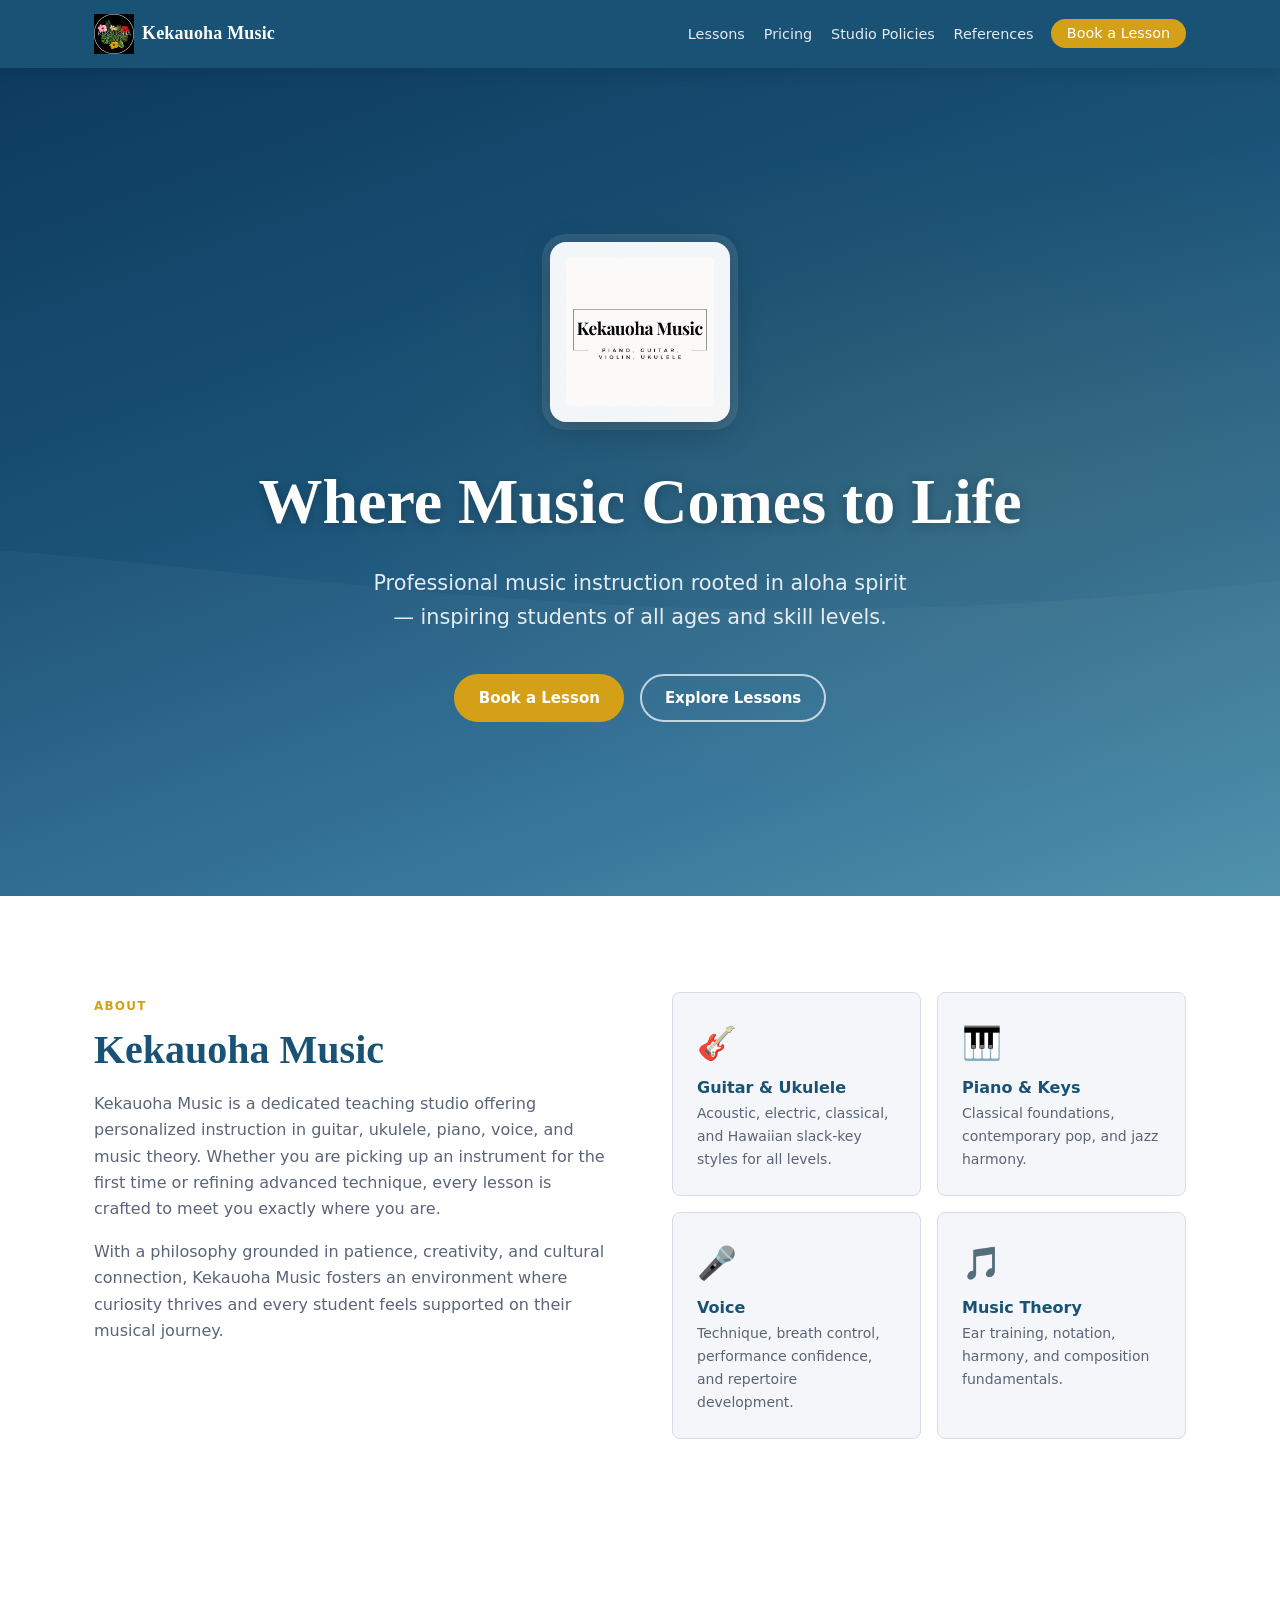
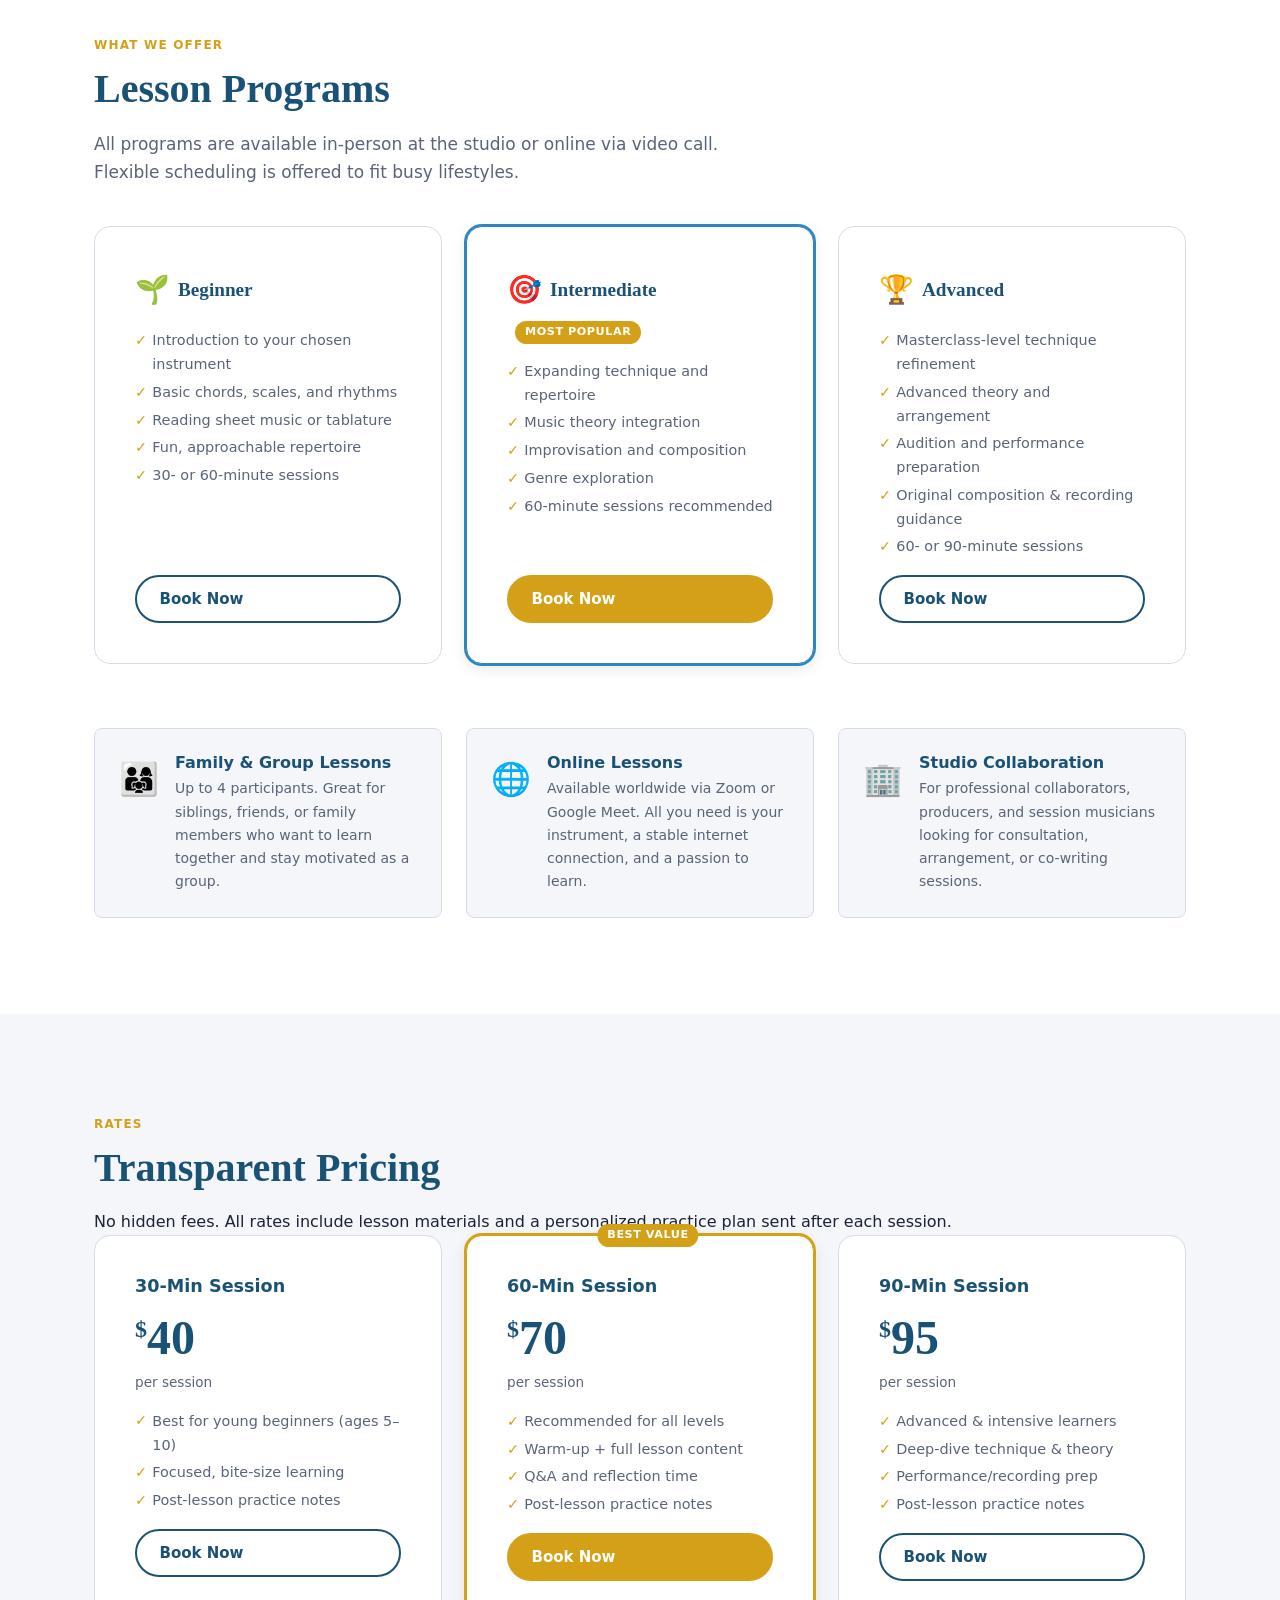
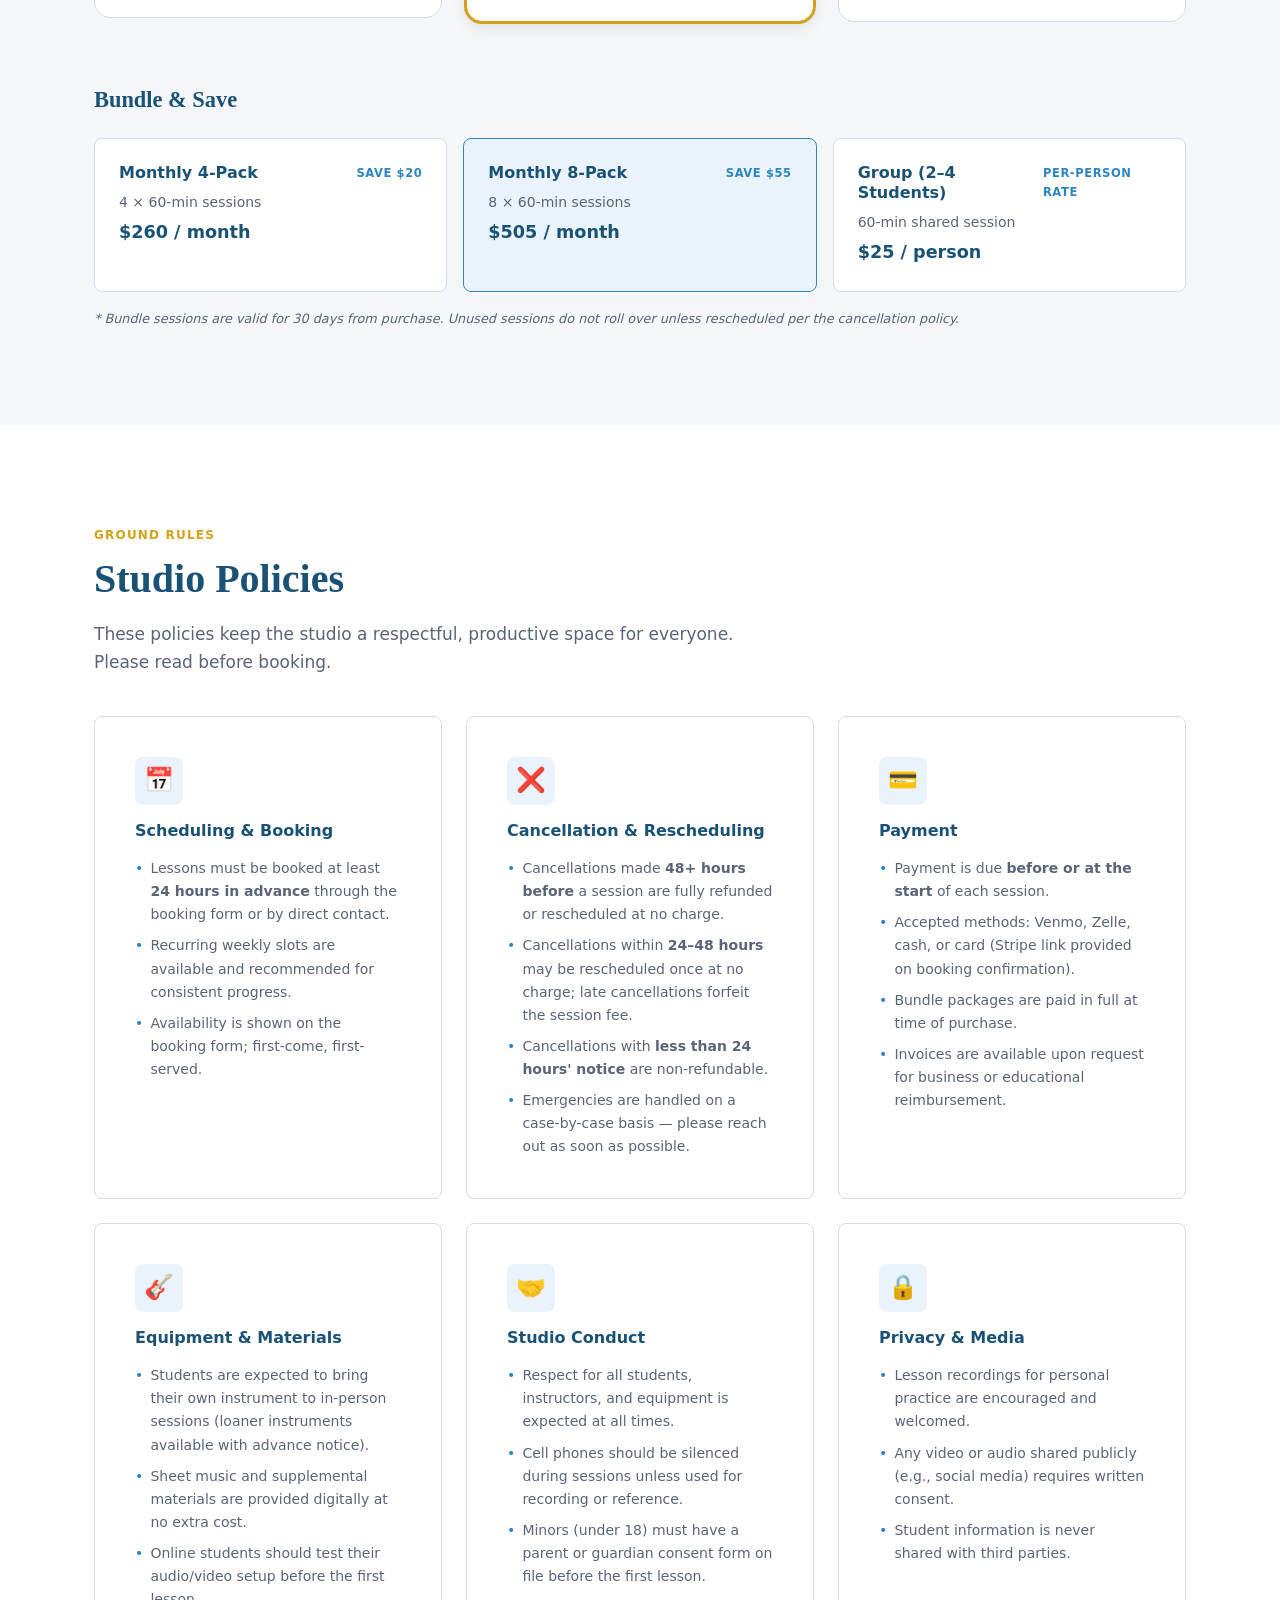
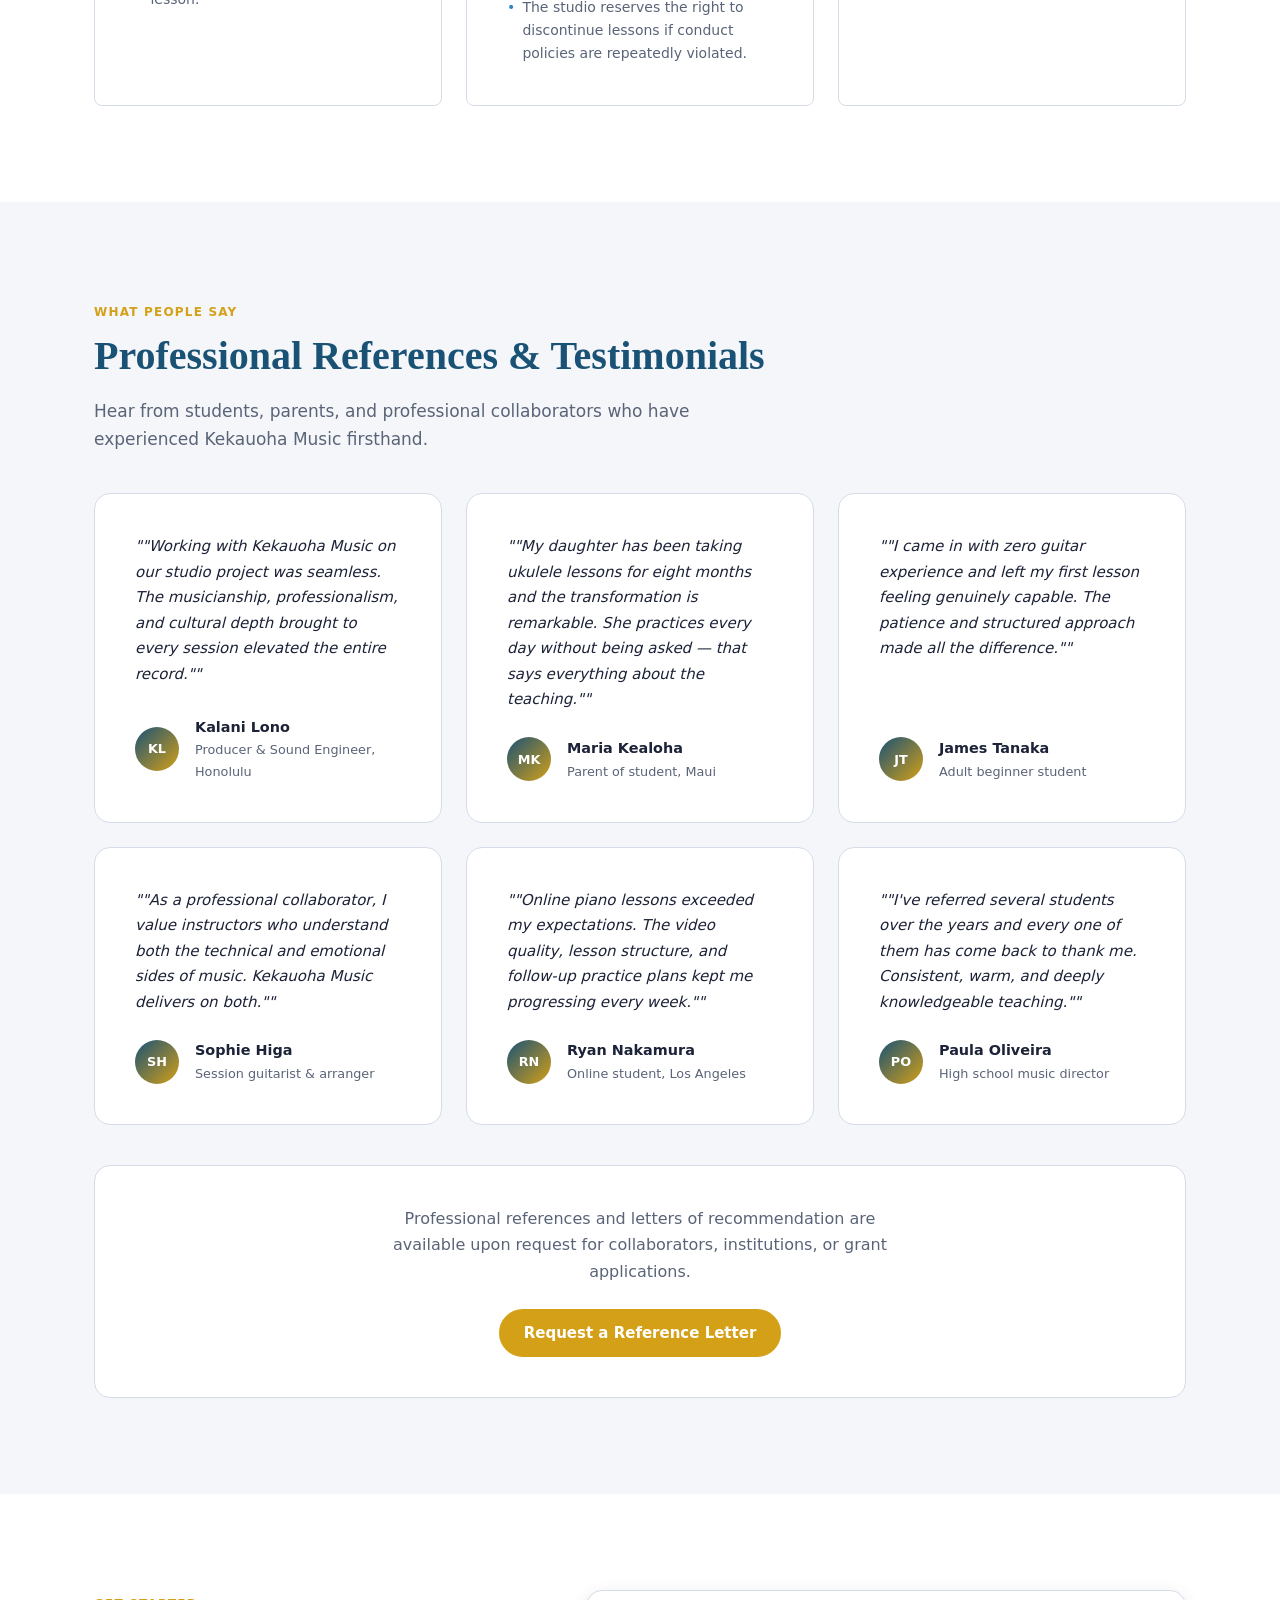
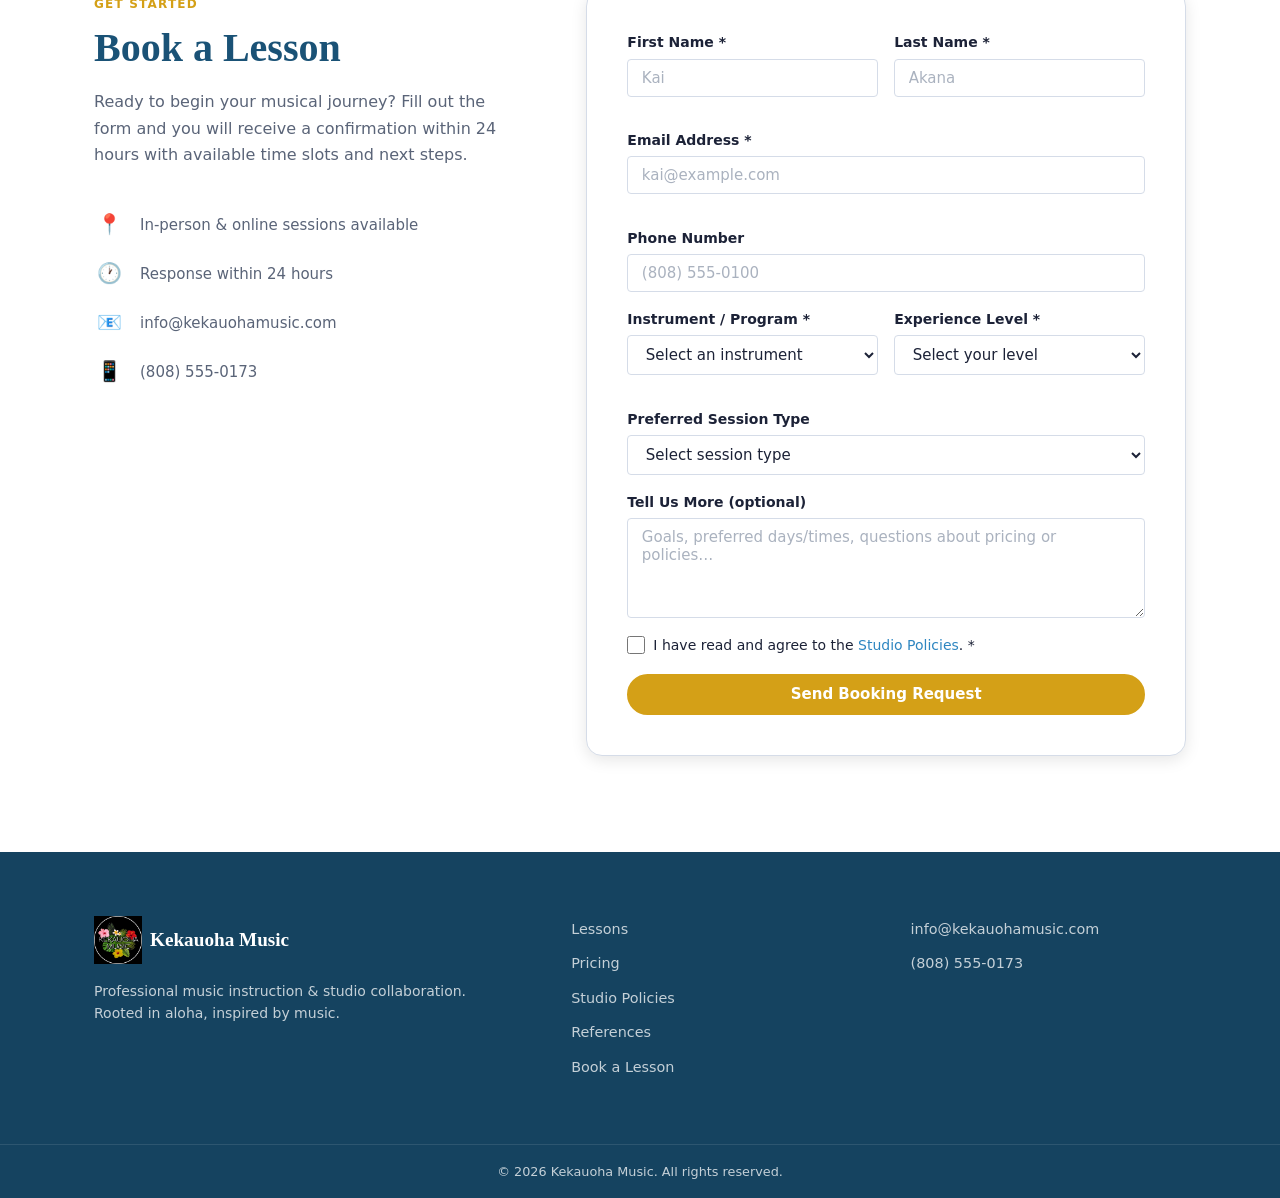
==== index.html @ a14d0c40 "Enhance CSS for hidden elements and smooth scrolling; update session type option label in HTML" ====
<!DOCTYPE html>
<html lang="en">
<head>
  <meta charset="UTF-8" />
  <meta name="viewport" content="width=device-width, initial-scale=1.0" />
  <meta name="description" content="Kekauoha Music — Professional music instruction, lesson bookings, studio policies, pricing, and professional references for prospective students and collaborators." />
  <title>Kekauoha Music</title>
  <meta property="og:title" content="Kekauoha Music" />
  <meta property="og:description" content="Professional music instruction, lesson bookings, studio policies, pricing, and references." />
  <meta property="og:type" content="website" />
  <meta property="og:url" content="https://www.kekauohamusic.com/" />
  <meta name="twitter:card" content="summary_large_image" />
  <meta name="twitter:title" content="Kekauoha Music" />
  <meta name="twitter:description" content="Professional music instruction rooted in aloha spirit." />
  <link rel="icon" type="image/png" href="images/logo%20-%201.png" />
  <link rel="stylesheet" href="css/styles.css" />

  <script>
    window.KM_CONFIG = {
      ga4MeasurementId: ''
    };
  </script>

  <script>
    (function () {
      if (!window.KM_CONFIG || !window.KM_CONFIG.ga4MeasurementId) return;

      var measurementId = window.KM_CONFIG.ga4MeasurementId.trim();
      if (!measurementId) return;

      var gaScript = document.createElement('script');
      gaScript.async = true;
      gaScript.src = 'https://www.googletagmanager.com/gtag/js?id=' + encodeURIComponent(measurementId);
      document.head.appendChild(gaScript);

      window.dataLayer = window.dataLayer || [];
      window.gtag = function () { dataLayer.push(arguments); };
      window.gtag('js', new Date());
      window.gtag('config', measurementId);
    }());
  </script>
</head>
<body>

  <!-- ===== NAVIGATION ===== -->
  <header class="site-header" id="top">
    <div class="container nav-container">
      <a href="#top" class="logo" aria-label="Kekauoha Music home">
        <img src="images/logo%20-%201.png" alt="Kekauoha Music logo" class="logo-img" width="40" height="40" />
        <span class="logo-text">Kekauoha Music</span>
      </a>
      <button class="nav-toggle" id="navToggle" aria-label="Toggle navigation" aria-expanded="false" aria-controls="navMenu">
        <span class="hamburger"></span>
      </button>
      <nav class="main-nav" id="navMenu" role="navigation" aria-label="Main navigation">
        <ul class="nav-list">
          <li><a href="#lessons" class="nav-link">Lessons</a></li>
          <li><a href="#pricing" class="nav-link">Pricing</a></li>
          <li><a href="#policies" class="nav-link">Studio Policies</a></li>
          <li><a href="#references" class="nav-link">References</a></li>
          <li><a href="#booking" class="nav-link nav-cta">Book a Lesson</a></li>
        </ul>
      </nav>
    </div>
  </header>

  <main>

    <!-- ===== HERO ===== -->
    <section class="hero" aria-label="Welcome">
      <div class="hero-overlay"></div>
      <div class="container hero-content">
        <div class="hero-logo-wrap">
          <img src="images/logo%20-%202.png" alt="Kekauoha Music" class="hero-logo" width="200" height="200" />
        </div>
        <h1 class="hero-title">Where Music Comes to Life</h1>
        <p class="hero-subtitle">Professional music instruction rooted in aloha spirit — inspiring students of all ages and skill levels.</p>
        <div class="hero-actions">
          <a href="#booking" class="btn btn-primary">Book a Lesson</a>
          <a href="#lessons" class="btn btn-secondary">Explore Lessons</a>
        </div>
      </div>
    </section>

    <!-- ===== ABOUT ===== -->
    <section class="about section" id="about">
      <div class="container about-grid">
        <div class="about-text">
          <span class="section-tag">About</span>
          <h2 class="section-title">Kekauoha Music</h2>
          <p>Kekauoha Music is a dedicated teaching studio offering personalized instruction in guitar, ukulele, piano, voice, and music theory. Whether you are picking up an instrument for the first time or refining advanced technique, every lesson is crafted to meet you exactly where you are.</p>
          <p>With a philosophy grounded in patience, creativity, and cultural connection, Kekauoha Music fosters an environment where curiosity thrives and every student feels supported on their musical journey.</p>
        </div>
        <div class="about-highlights">
          <div class="highlight-card">
            <span class="highlight-icon">🎸</span>
            <h3>Guitar &amp; Ukulele</h3>
            <p>Acoustic, electric, classical, and Hawaiian slack-key styles for all levels.</p>
          </div>
          <div class="highlight-card">
            <span class="highlight-icon">🎹</span>
            <h3>Piano &amp; Keys</h3>
            <p>Classical foundations, contemporary pop, and jazz harmony.</p>
          </div>
          <div class="highlight-card">
            <span class="highlight-icon">🎤</span>
            <h3>Voice</h3>
            <p>Technique, breath control, performance confidence, and repertoire development.</p>
          </div>
          <div class="highlight-card">
            <span class="highlight-icon">🎵</span>
            <h3>Music Theory</h3>
            <p>Ear training, notation, harmony, and composition fundamentals.</p>
          </div>
        </div>
      </div>
    </section>

    <!-- ===== LESSONS ===== -->
    <section class="lessons section" id="lessons">
      <div class="container">
        <span class="section-tag">What We Offer</span>
        <h2 class="section-title">Lesson Programs</h2>
        <p class="section-intro">All programs are available in-person at the studio or online via video call. Flexible scheduling is offered to fit busy lifestyles.</p>
        <div class="lessons-grid">
          <div class="lesson-card">
            <div class="lesson-card-header">
              <span class="lesson-icon">🌱</span>
              <h3>Beginner</h3>
            </div>
            <ul class="lesson-features">
              <li>Introduction to your chosen instrument</li>
              <li>Basic chords, scales, and rhythms</li>
              <li>Reading sheet music or tablature</li>
              <li>Fun, approachable repertoire</li>
              <li>30- or 60-minute sessions</li>
            </ul>
            <a href="#booking" class="btn btn-outline">Book Now</a>
          </div>
          <div class="lesson-card lesson-card--featured">
            <div class="lesson-card-header">
              <span class="lesson-icon">🎯</span>
              <h3>Intermediate</h3>
              <span class="badge">Most Popular</span>
            </div>
            <ul class="lesson-features">
              <li>Expanding technique and repertoire</li>
              <li>Music theory integration</li>
              <li>Improvisation and composition</li>
              <li>Genre exploration</li>
              <li>60-minute sessions recommended</li>
            </ul>
            <a href="#booking" class="btn btn-primary">Book Now</a>
          </div>
          <div class="lesson-card">
            <div class="lesson-card-header">
              <span class="lesson-icon">🏆</span>
              <h3>Advanced</h3>
            </div>
            <ul class="lesson-features">
              <li>Masterclass-level technique refinement</li>
              <li>Advanced theory and arrangement</li>
              <li>Audition and performance preparation</li>
              <li>Original composition &amp; recording guidance</li>
              <li>60- or 90-minute sessions</li>
            </ul>
            <a href="#booking" class="btn btn-outline">Book Now</a>
          </div>
        </div>

        <div class="lessons-extras">
          <div class="extra-card">
            <span class="extra-icon">👨‍👩‍👧</span>
            <div>
              <h4>Family &amp; Group Lessons</h4>
              <p>Up to 4 participants. Great for siblings, friends, or family members who want to learn together and stay motivated as a group.</p>
            </div>
          </div>
          <div class="extra-card">
            <span class="extra-icon">🌐</span>
            <div>
              <h4>Online Lessons</h4>
              <p>Available worldwide via Zoom or Google Meet. All you need is your instrument, a stable internet connection, and a passion to learn.</p>
            </div>
          </div>
          <div class="extra-card">
            <span class="extra-icon">🏢</span>
            <div>
              <h4>Studio Collaboration</h4>
              <p>For professional collaborators, producers, and session musicians looking for consultation, arrangement, or co-writing sessions.</p>
            </div>
          </div>
        </div>
      </div>
    </section>

    <!-- ===== PRICING ===== -->
    <section class="pricing section section--alt" id="pricing">
      <div class="container">
        <span class="section-tag">Rates</span>
        <h2 class="section-title">Transparent Pricing</h2>
        <p>No hidden fees. All rates include lesson materials and a personalized practice plan sent after each session.</p>

        <div class="pricing-grid">
          <div class="pricing-card">
            <h3 class="pricing-title">30-Min Session</h3>
            <div class="pricing-amount"><span class="currency">$</span>40</div>
            <p class="pricing-period">per session</p>
            <ul class="pricing-features">
              <li>Best for young beginners (ages 5–10)</li>
              <li>Focused, bite-size learning</li>
              <li>Post-lesson practice notes</li>
            </ul>
            <a href="#booking" class="btn btn-outline">Book Now</a>
          </div>

          <div class="pricing-card pricing-card--featured">
            <span class="badge">Best Value</span>
            <h3 class="pricing-title">60-Min Session</h3>
            <div class="pricing-amount"><span class="currency">$</span>70</div>
            <p class="pricing-period">per session</p>
            <ul class="pricing-features">
              <li>Recommended for all levels</li>
              <li>Warm-up + full lesson content</li>
              <li>Q&amp;A and reflection time</li>
              <li>Post-lesson practice notes</li>
            </ul>
            <a href="#booking" class="btn btn-primary">Book Now</a>
          </div>

          <div class="pricing-card">
            <h3 class="pricing-title">90-Min Session</h3>
            <div class="pricing-amount"><span class="currency">$</span>95</div>
            <p class="pricing-period">per session</p>
            <ul class="pricing-features">
              <li>Advanced &amp; intensive learners</li>
              <li>Deep-dive technique &amp; theory</li>
              <li>Performance/recording prep</li>
              <li>Post-lesson practice notes</li>
            </ul>
            <a href="#booking" class="btn btn-outline">Book Now</a>
          </div>
        </div>

        <div class="pricing-bundles">
          <h3>Bundle &amp; Save</h3>
          <div class="bundles-grid">
            <div class="bundle-card">
              <div class="bundle-header">
                <h4>Monthly 4-Pack</h4>
                <span class="bundle-save">Save $20</span>
              </div>
              <p>4 × 60-min sessions</p>
              <strong class="bundle-price">$260 / month</strong>
            </div>
            <div class="bundle-card bundle-card--featured">
              <div class="bundle-header">
                <h4>Monthly 8-Pack</h4>
                <span class="bundle-save">Save $55</span>
              </div>
              <p>8 × 60-min sessions</p>
              <strong class="bundle-price">$505 / month</strong>
            </div>
            <div class="bundle-card">
              <div class="bundle-header">
                <h4>Group (2–4 Students)</h4>
                <span class="bundle-save">Per-person rate</span>
              </div>
              <p>60-min shared session</p>
              <strong class="bundle-price">$25 / person</strong>
            </div>
          </div>
          <p class="pricing-note">* Bundle sessions are valid for 30 days from purchase. Unused sessions do not roll over unless rescheduled per the cancellation policy.</p>
        </div>
      </div>
    </section>

    <!-- ===== STUDIO POLICIES ===== -->
    <section class="policies section" id="policies">
      <div class="container">
        <span class="section-tag">Ground Rules</span>
        <h2 class="section-title">Studio Policies</h2>
        <p class="section-intro">These policies keep the studio a respectful, productive space for everyone. Please read before booking.</p>

        <div class="policies-grid">
          <div class="policy-card">
            <div class="policy-icon-wrap">
              <span class="policy-icon">📅</span>
            </div>
            <h3>Scheduling &amp; Booking</h3>
            <ul>
              <li>Lessons must be booked at least <strong>24 hours in advance</strong> through the booking form or by direct contact.</li>
              <li>Recurring weekly slots are available and recommended for consistent progress.</li>
              <li>Availability is shown on the booking form; first-come, first-served.</li>
            </ul>
          </div>

          <div class="policy-card">
            <div class="policy-icon-wrap">
              <span class="policy-icon">❌</span>
            </div>
            <h3>Cancellation &amp; Rescheduling</h3>
            <ul>
              <li>Cancellations made <strong>48+ hours before</strong> a session are fully refunded or rescheduled at no charge.</li>
              <li>Cancellations within <strong>24–48 hours</strong> may be rescheduled once at no charge; late cancellations forfeit the session fee.</li>
              <li>Cancellations with <strong>less than 24 hours' notice</strong> are non-refundable.</li>
              <li>Emergencies are handled on a case-by-case basis — please reach out as soon as possible.</li>
            </ul>
          </div>

          <div class="policy-card">
            <div class="policy-icon-wrap">
              <span class="policy-icon">💳</span>
            </div>
            <h3>Payment</h3>
            <ul>
              <li>Payment is due <strong>before or at the start</strong> of each session.</li>
              <li>Accepted methods: Venmo, Zelle, cash, or card (Stripe link provided on booking confirmation).</li>
              <li>Bundle packages are paid in full at time of purchase.</li>
              <li>Invoices are available upon request for business or educational reimbursement.</li>
            </ul>
          </div>

          <div class="policy-card">
            <div class="policy-icon-wrap">
              <span class="policy-icon">🎸</span>
            </div>
            <h3>Equipment &amp; Materials</h3>
            <ul>
              <li>Students are expected to bring their own instrument to in-person sessions (loaner instruments available with advance notice).</li>
              <li>Sheet music and supplemental materials are provided digitally at no extra cost.</li>
              <li>Online students should test their audio/video setup before the first lesson.</li>
            </ul>
          </div>

          <div class="policy-card">
            <div class="policy-icon-wrap">
              <span class="policy-icon">🤝</span>
            </div>
            <h3>Studio Conduct</h3>
            <ul>
              <li>Respect for all students, instructors, and equipment is expected at all times.</li>
              <li>Cell phones should be silenced during sessions unless used for recording or reference.</li>
              <li>Minors (under 18) must have a parent or guardian consent form on file before the first lesson.</li>
              <li>The studio reserves the right to discontinue lessons if conduct policies are repeatedly violated.</li>
            </ul>
          </div>

          <div class="policy-card">
            <div class="policy-icon-wrap">
              <span class="policy-icon">🔒</span>
            </div>
            <h3>Privacy &amp; Media</h3>
            <ul>
              <li>Lesson recordings for personal practice are encouraged and welcomed.</li>
              <li>Any video or audio shared publicly (e.g., social media) requires written consent.</li>
              <li>Student information is never shared with third parties.</li>
            </ul>
          </div>
        </div>
      </div>
    </section>

    <!-- ===== REFERENCES ===== -->
    <section class="references section section--alt" id="references">
      <div class="container">
        <span class="section-tag">What People Say</span>
        <h2 class="section-title">Professional References &amp; Testimonials</h2>
        <p class="section-intro">Hear from students, parents, and professional collaborators who have experienced Kekauoha Music firsthand.</p>

        <div class="testimonials-grid">
          <div class="testimonial-card">
            <div class="testimonial-quote">"Working with Kekauoha Music on our studio project was seamless. The musicianship, professionalism, and cultural depth brought to every session elevated the entire record."</div>
            <div class="testimonial-author">
              <div class="author-avatar">KL</div>
              <div>
                <strong>Kalani Lono</strong>
                <span>Producer &amp; Sound Engineer, Honolulu</span>
              </div>
            </div>
          </div>

          <div class="testimonial-card">
            <div class="testimonial-quote">"My daughter has been taking ukulele lessons for eight months and the transformation is remarkable. She practices every day without being asked — that says everything about the teaching."</div>
            <div class="testimonial-author">
              <div class="author-avatar">MK</div>
              <div>
                <strong>Maria Kealoha</strong>
                <span>Parent of student, Maui</span>
              </div>
            </div>
          </div>

          <div class="testimonial-card">
            <div class="testimonial-quote">"I came in with zero guitar experience and left my first lesson feeling genuinely capable. The patience and structured approach made all the difference."</div>
            <div class="testimonial-author">
              <div class="author-avatar">JT</div>
              <div>
                <strong>James Tanaka</strong>
                <span>Adult beginner student</span>
              </div>
            </div>
          </div>

          <div class="testimonial-card">
            <div class="testimonial-quote">"As a professional collaborator, I value instructors who understand both the technical and emotional sides of music. Kekauoha Music delivers on both."</div>
            <div class="testimonial-author">
              <div class="author-avatar">SH</div>
              <div>
                <strong>Sophie Higa</strong>
                <span>Session guitarist &amp; arranger</span>
              </div>
            </div>
          </div>

          <div class="testimonial-card">
            <div class="testimonial-quote">"Online piano lessons exceeded my expectations. The video quality, lesson structure, and follow-up practice plans kept me progressing every week."</div>
            <div class="testimonial-author">
              <div class="author-avatar">RN</div>
              <div>
                <strong>Ryan Nakamura</strong>
                <span>Online student, Los Angeles</span>
              </div>
            </div>
          </div>

          <div class="testimonial-card">
            <div class="testimonial-quote">"I've referred several students over the years and every one of them has come back to thank me. Consistent, warm, and deeply knowledgeable teaching."</div>
            <div class="testimonial-author">
              <div class="author-avatar">PO</div>
              <div>
                <strong>Paula Oliveira</strong>
                <span>High school music director</span>
              </div>
            </div>
          </div>
        </div>

        <div class="references-cta">
          <p>Professional references and letters of recommendation are available upon request for collaborators, institutions, or grant applications.</p>
          <a href="#booking" class="btn btn-primary">Request a Reference Letter</a>
        </div>
      </div>
    </section>

    <!-- ===== BOOKING ===== -->
    <section class="booking section" id="booking">
      <div class="container booking-layout">
        <div class="booking-info">
          <span class="section-tag">Get Started</span>
          <h2 class="section-title">Book a Lesson</h2>
          <p>Ready to begin your musical journey? Fill out the form and you will receive a confirmation within 24 hours with available time slots and next steps.</p>
          <ul class="booking-details">
            <li>
              <span class="detail-icon">📍</span>
              <span>In-person &amp; online sessions available</span>
            </li>
            <li>
              <span class="detail-icon">🕐</span>
              <span>Response within 24 hours</span>
            </li>
            <li>
              <span class="detail-icon">📧</span>
              <span>info@kekauohamusic.com</span>
            </li>
            <li>
              <span class="detail-icon">📱</span>
              <span>(808) 555-0173</span>
            </li>
          </ul>
        </div>

        <form class="booking-form" id="bookingForm" name="booking-request" method="POST" data-netlify="true" data-netlify-honeypot="bot-field" novalidate>
          <input type="hidden" name="form-name" value="booking-request" />
          <input type="hidden" name="_km_started_at" id="kmStartedAt" value="" />

          <div class="form-group" hidden aria-hidden="true">
            <label for="botField">Website</label>
            <input type="text" id="botField" name="bot-field" tabindex="-1" autocomplete="off" />
          </div>

          <div class="form-row">
            <div class="form-group">
              <label for="firstName">First Name <span aria-hidden="true">*</span></label>
              <input type="text" id="firstName" name="firstName" autocomplete="given-name" required placeholder="Kai" />
              <span class="field-error" id="firstNameError" role="alert"></span>
            </div>
            <div class="form-group">
              <label for="lastName">Last Name <span aria-hidden="true">*</span></label>
              <input type="text" id="lastName" name="lastName" autocomplete="family-name" required placeholder="Akana" />
              <span class="field-error" id="lastNameError" role="alert"></span>
            </div>
          </div>

          <div class="form-group">
            <label for="email">Email Address <span aria-hidden="true">*</span></label>
            <input type="email" id="email" name="email" autocomplete="email" required placeholder="kai@example.com" />
            <span class="field-error" id="emailError" role="alert"></span>
          </div>

          <div class="form-group">
            <label for="phone">Phone Number</label>
            <input type="tel" id="phone" name="phone" autocomplete="tel" placeholder="(808) 555-0100" />
          </div>

          <div class="form-row">
            <div class="form-group">
              <label for="instrument">Instrument / Program <span aria-hidden="true">*</span></label>
              <select id="instrument" name="instrument" required>
                <option value="" disabled selected>Select an instrument</option>
                <option value="guitar">Guitar</option>
                <option value="ukulele">Ukulele</option>
                <option value="piano">Piano / Keys</option>
                <option value="voice">Voice / Singing</option>
                <option value="theory">Music Theory</option>
                <option value="collaboration">Studio Collaboration</option>
                <option value="other">Other</option>
              </select>
              <span class="field-error" id="instrumentError" role="alert"></span>
            </div>
            <div class="form-group">
              <label for="level">Experience Level <span aria-hidden="true">*</span></label>
              <select id="level" name="level" required>
                <option value="" disabled selected>Select your level</option>
                <option value="beginner">Beginner — just starting out</option>
                <option value="intermediate">Intermediate — some experience</option>
                <option value="advanced">Advanced — seeking refinement</option>
              </select>
              <span class="field-error" id="levelError" role="alert"></span>
            </div>
          </div>

          <div class="form-group">
            <label for="sessionType">Preferred Session Type</label>
            <select id="sessionType" name="sessionType">
              <option value="" disabled selected>Select session type</option>
              <option value="in-person">In-Person</option>
              <option value="online">Online (Zoom / Meet)</option>
              <option value="flexible">Either — I'm flexible</option>
            </select>
          </div>

          <div class="form-group">
            <label for="message">Tell Us More (optional)</label>
            <textarea id="message" name="message" rows="4" placeholder="Goals, preferred days/times, questions about pricing or policies…"></textarea>
          </div>

          <div class="form-group form-group--checkbox">
            <input type="checkbox" id="agreeToPolicy" name="policies" required />
            <label for="agreeToPolicy">I have read and agree to the <a href="#policies">Studio Policies</a>. <span aria-hidden="true">*</span></label>
            <span class="field-error" id="policiesError" role="alert"></span>
          </div>

          <button type="submit" class="btn btn-primary btn--full" id="submitBtn">
            <span class="btn-text">Send Booking Request</span>
            <span class="btn-spinner" aria-hidden="true" hidden></span>
          </button>

          <div class="form-success" id="formSuccess" hidden role="status" aria-live="polite">
            <span class="success-icon">✅</span>
            <strong>Request received!</strong> Thank you — we'll be in touch within 24 hours to confirm your session.
          </div>
          <div class="form-error-msg" id="formErrorMsg" hidden role="alert" aria-live="assertive">
            Something went wrong. Please try again or email us directly at info@kekauohamusic.com.
          </div>
        </form>
      </div>
    </section>

    <form name="booking-updates" data-netlify="true" hidden>
      <input type="text" name="submissionId" />
      <input type="text" name="status" />
      <input type="text" name="notes" />
      <input type="text" name="updatedBy" />
      <input type="text" name="updatedAt" />
    </form>

  </main>

  <!-- ===== FOOTER ===== -->
  <footer class="site-footer">
    <div class="container footer-inner">
      <div class="footer-brand">
        <a href="#top" class="footer-logo-wrap" aria-label="Back to top">
          <img src="images/logo%20-%201.png" alt="Kekauoha Music" class="footer-logo-img" width="48" height="48" />
          <span class="footer-logo-text">Kekauoha Music</span>
        </a>
        <p>Professional music instruction &amp; studio collaboration.<br />Rooted in aloha, inspired by music.</p>
      </div>
      <nav class="footer-nav" aria-label="Footer navigation">
        <ul>
          <li><a href="#lessons">Lessons</a></li>
          <li><a href="#pricing">Pricing</a></li>
          <li><a href="#policies">Studio Policies</a></li>
          <li><a href="#references">References</a></li>
          <li><a href="#booking">Book a Lesson</a></li>
        </ul>
      </nav>
      <div class="footer-contact">
        <p><a href="mailto:info@kekauohamusic.com">info@kekauohamusic.com</a></p>
        <p><a href="tel:+18085550173">(808) 555-0173</a></p>
      </div>
    </div>
    <div class="footer-bottom">
      <p>&copy; <span id="year"></span> Kekauoha Music. All rights reserved.</p>
    </div>
  </footer>

  <script src="js/main.js"></script>
</body>
</html>
---- css/styles.css ----
/* =====================================================
   Kekauoha Music — Stylesheet
   ===================================================== */

/* ----- Smooth Scrolling ----- */
html {
  scroll-behavior: smooth;
}

/* ----- CSS Custom Properties ----- */
:root {
  /* Brand colours — deep ocean + golden sunrise */
  --color-primary:       #1a5276;   /* deep teal/navy */
  --color-primary-dark:  #154360;
  --color-primary-light: #2e86c1;
  --color-accent:        #d4a017;   /* warm gold */
  --color-accent-hover:  #b8860b;

  /* Neutrals */
  --color-bg:            #ffffff;
  --color-bg-alt:        #f4f6f9;
  --color-surface:       #ffffff;
  --color-border:        #d5dce8;
  --color-text:          #1c2237;
  --color-text-muted:    #5a6478;
  --color-text-light:    #ffffff;

  /* Feedback */
  --color-error:         #c0392b;
  --color-success:       #1e8449;

  /* Typography */
  --font-heading: 'Georgia', 'Times New Roman', serif;
  --font-body:    system-ui, -apple-system, 'Segoe UI', Roboto, sans-serif;

  /* Spacing */
  --space-xs:   0.25rem;
  --space-sm:   0.5rem;
  --space-md:   1rem;
  --space-lg:   1.5rem;
  --space-xl:   2.5rem;
  --space-2xl:  4rem;
  --space-3xl:  6rem;

  /* Layout */
  --max-width:   1140px;
  --header-h:    68px;
  --radius-sm:   4px;
  --radius-md:   8px;
  --radius-lg:   16px;
  --radius-pill: 999px;

  /* Shadows */
  --shadow-sm: 0 1px 4px rgba(0,0,0,0.08);
  --shadow-md: 0 4px 16px rgba(0,0,0,0.10);
  --shadow-lg: 0 8px 32px rgba(0,0,0,0.14);

  /* Transitions */
  --transition: 0.2s ease;
  
  /* Animations */
  --animation-duration: 0.6s;
  --animation-delay-increment: 0.1s;
}

/* ----- Reset & Base ----- */
*, *::before, *::after { box-sizing: border-box; margin: 0; padding: 0; }

[hidden] {
  display: none !important;
}

html {
  scroll-behavior: smooth;
  scroll-padding-top: calc(var(--header-h) + 16px);
}

#top {
  scroll-margin-top: calc(-1 * (var(--header-h) + 16px));
}

body {
  font-family: var(--font-body);
  font-size: 1rem;
  line-height: 1.65;
  color: var(--color-text);
  background: var(--color-bg);
  -webkit-font-smoothing: antialiased;
  overflow-x: hidden;
}

img { max-width: 100%; display: block; }

a {
  color: var(--color-primary-light);
  text-decoration: none;
  transition: color var(--transition);
}
a:hover, a:focus-visible { color: var(--color-accent); text-decoration: underline; }

ul { list-style: none; }

h1, h2, h3, h4 {
  font-family: var(--font-heading);
  line-height: 1.25;
  color: var(--color-text);
}

/* ----- Utility ----- */
.container {
  width: 100%;
  max-width: var(--max-width);
  margin: 0 auto;
  padding: 0 var(--space-lg);
}

.section {
  padding: var(--space-3xl) 0;
  opacity: 0;
  animation: fadeInUp var(--animation-duration) ease forwards;
}

.section:nth-child(even) {
  animation-delay: 0.1s;
}

.section--alt {
  background: var(--color-bg-alt);
}

.section-tag {
  display: inline-block;
  font-size: 0.75rem;
  font-weight: 700;
  letter-spacing: 0.1em;
  text-transform: uppercase;
  color: var(--color-accent);
  margin-bottom: var(--space-sm);
}

.section-title {
  font-size: clamp(1.75rem, 3.5vw, 2.5rem);
  margin-bottom: var(--space-md);
  color: var(--color-primary);
}

.section-intro {
  font-size: 1.0625rem;
  color: var(--color-text-muted);
  max-width: 640px;
  margin-bottom: var(--space-xl);
}

.badge {
  display: inline-block;
  background: var(--color-accent);
  color: #fff;
  font-size: 0.7rem;
  font-weight: 700;
  letter-spacing: 0.05em;
  text-transform: uppercase;
  padding: 2px 10px;
  border-radius: var(--radius-pill);
  margin-left: var(--space-sm);
  vertical-align: middle;
}

/* ----- Buttons ----- */
.btn {
  display: inline-flex;
  align-items: center;
  gap: var(--space-sm);
  font-family: var(--font-body);
  font-size: 0.9375rem;
  font-weight: 600;
  padding: 0.65em 1.5em;
  border-radius: var(--radius-pill);
  border: 2px solid transparent;
  cursor: pointer;
  transition: background var(--transition), color var(--transition), border-color var(--transition), box-shadow var(--transition), transform var(--transition);
  text-decoration: none !important;
  white-space: nowrap;
  position: relative;
  overflow: hidden;
}

.btn::before {
  content: '';
  position: absolute;
  top: 50%;
  left: 50%;
  width: 0;
  height: 0;
  border-radius: 50%;
  background: rgba(255,255,255,0.2);
  transform: translate(-50%, -50%);
  transition: width 0.6s, height 0.6s;
}

.btn:hover::before {
  width: 300px;
  height: 300px;
}

.btn:active {
  transform: scale(0.96);
}

.btn-primary {
  background: var(--color-accent);
  color: #fff;
  border-color: var(--color-accent);
}
.btn-primary:hover, .btn-primary:focus-visible {
  background: var(--color-accent-hover);
  border-color: var(--color-accent-hover);
  color: #fff;
  box-shadow: 0 4px 14px rgba(212,160,23,0.35);
  transform: translateY(-2px);
}

.btn-secondary {
  background: transparent;
  color: #fff;
  border-color: rgba(255,255,255,0.7);
}
.btn-secondary:hover, .btn-secondary:focus-visible {
  background: rgba(255,255,255,0.15);
  border-color: #fff;
  color: #fff;
}

.btn-outline {
  background: transparent;
  color: var(--color-primary);
  border-color: var(--color-primary);
}
.btn-outline:hover, .btn-outline:focus-visible {
  background: var(--color-primary);
  color: #fff;
}

.btn--full { width: 100%; justify-content: center; }

/* Focus styles */
:focus-visible {
  outline: 3px solid var(--color-accent);
  outline-offset: 2px;
  border-radius: var(--radius-sm);
}

/* =====================================================
   HEADER / NAVIGATION
   ===================================================== */
.site-header {
  position: sticky;
  top: 0;
  z-index: 1000;
  height: var(--header-h);
  background: var(--color-primary);
  box-shadow: var(--shadow-md);
}

.nav-container {
  display: flex;
  align-items: center;
  height: var(--header-h);
  gap: var(--space-lg);
}

.logo {
  display: flex;
  align-items: center;
  gap: var(--space-sm);
  text-decoration: none !important;
  color: #fff;
  flex-shrink: 0;
}
.logo-img {
  width: 40px;
  height: 40px;
  object-fit: contain;
  transition: transform var(--transition), filter var(--transition);
}
.logo:hover .logo-img {
  transform: rotate(5deg) scale(1.05);
  filter: drop-shadow(0 4px 8px rgba(212,160,23,0.3));
}
.logo-icon  { font-size: 1.5rem; line-height: 1; }
.logo-text  { font-family: var(--font-heading); font-size: 1.125rem; font-weight: 700; letter-spacing: 0.01em; }
.logo:hover { color: var(--color-accent); }

.main-nav { margin-left: auto; }

.nav-list {
  display: flex;
  align-items: center;
  gap: var(--space-md);
}

.nav-link {
  font-size: 0.9rem;
  font-weight: 500;
  color: rgba(255,255,255,0.88);
  text-decoration: none !important;
  padding: 0.25em 0.1em;
  border-bottom: 2px solid transparent;
  transition: color var(--transition), border-color var(--transition);
}
.nav-link:hover, .nav-link:focus-visible { color: #fff; border-bottom-color: var(--color-accent); }

.nav-cta {
  background: var(--color-accent);
  color: #fff !important;
  padding: 0.45em 1.1em;
  border-radius: var(--radius-pill);
  border: none;
}
.nav-cta:hover, .nav-cta:focus-visible {
  background: var(--color-accent-hover);
  border-bottom-color: transparent;
}

.nav-toggle {
  display: none;
  background: none;
  border: none;
  cursor: pointer;
  padding: var(--space-sm);
  margin-left: auto;
}

.hamburger,
.hamburger::before,
.hamburger::after {
  display: block;
  width: 24px;
  height: 2px;
  background: #fff;
  border-radius: 2px;
  transition: transform var(--transition), opacity var(--transition);
}
.hamburger { position: relative; }
.hamburger::before, .hamburger::after { content: ''; position: absolute; left: 0; }
.hamburger::before { top: -7px; }
.hamburger::after  { top:  7px; }

/* Animated X when open */
.nav-toggle[aria-expanded="true"] .hamburger { background: transparent; }
.nav-toggle[aria-expanded="true"] .hamburger::before { transform: rotate(45deg) translate(5px, 5px); }
.nav-toggle[aria-expanded="true"] .hamburger::after  { transform: rotate(-45deg) translate(5px, -5px); }

/* =====================================================
   HERO
   ===================================================== */
.hero {
  position: relative;
  min-height: 92vh;
  display: flex;
  align-items: center;
  background:
    linear-gradient(160deg, #0d3b5e 0%, #1a5276 40%, #2e6d94 70%, #4a8fa8 100%);
  overflow: hidden;
}

/* Decorative wave overlay */
.hero-overlay {
  position: absolute;
  inset: 0;
  background:
    radial-gradient(ellipse 80% 60% at 80% 50%, rgba(212,160,23,0.08) 0%, transparent 70%),
    url("data:image/svg+xml,%3Csvg xmlns='http://www.w3.org/2000/svg' viewBox='0 0 1440 320'%3E%3Cpath fill='rgba(255,255,255,0.03)' d='M0,224L60,213.3C120,203,240,181,360,181.3C480,181,600,203,720,208C840,213,960,203,1080,181.3C1200,160,1320,128,1380,112L1440,96L1440,320L1380,320C1320,320,1200,320,1080,320C960,320,840,320,720,320C600,320,480,320,360,320C240,320,120,320,60,320L0,320Z'/%3E%3C/svg%3E") center bottom / cover no-repeat;
  pointer-events: none;
}

.hero-content {
  position: relative;
  z-index: 1;
  text-align: center;
  padding: var(--space-2xl) var(--space-lg);
}

.hero-logo-wrap {
  margin-bottom: var(--space-xl);
  animation: fadeInScale 0.8s ease-out;
}

.hero-logo {
  width: 180px;
  height: 180px;
  margin: 0 auto;
  background: rgba(255, 255, 255, 0.95);
  padding: var(--space-md);
  border-radius: var(--radius-lg);
  box-shadow: 0 8px 32px rgba(0,0,0,0.2), 0 0 0 8px rgba(255,255,255,0.1);
  object-fit: contain;
  transition: transform var(--transition), box-shadow var(--transition);
}

.hero-logo:hover {
  transform: scale(1.05) rotate(-2deg);
  box-shadow: 0 12px 48px rgba(0,0,0,0.25), 0 0 0 8px rgba(212,160,23,0.2);
}

.hero-title {
  font-size: clamp(2.25rem, 6vw, 4rem);
  color: #fff;
  margin-bottom: var(--space-lg);
  text-shadow: 0 2px 12px rgba(0,0,0,0.25);
  animation: fadeInUp 0.8s ease-out 0.2s backwards;
}

.hero-subtitle {
  font-size: clamp(1rem, 2.2vw, 1.3rem);
  color: rgba(255,255,255,0.88);
  max-width: 560px;
  margin: 0 auto var(--space-xl);
  animation: fadeInUp 0.8s ease-out 0.4s backwards;
}

.hero-actions {
  display: flex;
  gap: var(--space-md);
  justify-content: center;
  flex-wrap: wrap;
  animation: fadeInUp 0.8s ease-out 0.6s backwards;
}

.hero-actions .btn {
  animation: pulse 2s ease-in-out infinite;
}

.hero-actions .btn:nth-child(1) { animation-delay: 0.8s; }
.hero-actions .btn:nth-child(2) { animation-delay: 1s; }

/* =====================================================
   ABOUT
   ===================================================== */
.about-grid {
  display: grid;
  grid-template-columns: 1fr 1fr;
  gap: var(--space-2xl);
  align-items: start;
}

.about-text p { color: var(--color-text-muted); margin-bottom: var(--space-md); }
.about-text p:last-child { margin-bottom: 0; }

.about-highlights {
  display: grid;
  grid-template-columns: 1fr 1fr;
  gap: var(--space-md);
}

.highlight-card {
  background: var(--color-bg-alt);
  border: 1px solid var(--color-border);
  border-radius: var(--radius-md);
  padding: var(--space-lg);
  transition: box-shadow var(--transition), transform var(--transition), border-color var(--transition);
  opacity: 0;
  animation: fadeInUp var(--animation-duration) ease forwards;
}

.highlight-card:nth-child(1) { animation-delay: 0.1s; }
.highlight-card:nth-child(2) { animation-delay: 0.2s; }
.highlight-card:nth-child(3) { animation-delay: 0.3s; }
.highlight-card:nth-child(4) { animation-delay: 0.4s; }

.highlight-card:hover {
  box-shadow: var(--shadow-md);
  transform: translateY(-4px);
  border-color: var(--color-accent);
}

.highlight-icon {
  font-size: 2rem;
  display: block;
  margin-bottom: var(--space-sm);
  transition: transform var(--transition);
}

.highlight-card:hover .highlight-icon {
  transform: scale(1.15) rotate(5deg);
}

.highlight-card h3 {
  font-size: 1rem;
  font-family: var(--font-body);
  font-weight: 700;
  margin-bottom: var(--space-xs);
  color: var(--color-primary);
}

.highlight-card p { font-size: 0.875rem; color: var(--color-text-muted); }

/* =====================================================
   LESSONS
   ===================================================== */
.lessons-grid {
  display: grid;
  grid-template-columns: repeat(3, 1fr);
  gap: var(--space-lg);
  margin-bottom: var(--space-2xl);
}

.lesson-card {
  background: var(--color-surface);
  border: 1px solid var(--color-border);
  border-radius: var(--radius-lg);
  padding: var(--space-xl);
  display: flex;
  flex-direction: column;
  gap: var(--space-md);
  transition: box-shadow var(--transition), transform var(--transition), border-color var(--transition);
  opacity: 0;
  animation: fadeInUp var(--animation-duration) ease forwards;
}

.lesson-card:nth-child(1) { animation-delay: 0.1s; }
.lesson-card:nth-child(2) { animation-delay: 0.2s; }
.lesson-card:nth-child(3) { animation-delay: 0.3s; }

.lesson-card:hover {
  box-shadow: var(--shadow-lg);
  transform: translateY(-5px);
  border-color: var(--color-primary-light);
}

.lesson-card--featured {
  border-color: var(--color-primary-light);
  box-shadow: 0 0 0 2px var(--color-primary-light), var(--shadow-md);
}

.lesson-card-header {
  display: flex;
  align-items: center;
  gap: var(--space-sm);
  flex-wrap: wrap;
}

.lesson-icon { font-size: 1.75rem; }

.lesson-card-header h3 {
  font-size: 1.2rem;
  color: var(--color-primary);
}

.lesson-features {
  flex: 1;
  display: flex;
  flex-direction: column;
  gap: var(--space-xs);
}

.lesson-features li {
  font-size: 0.9rem;
  color: var(--color-text-muted);
  padding-left: 1.2em;
  position: relative;
}
.lesson-features li::before {
  content: '✓';
  position: absolute;
  left: 0;
  color: var(--color-accent);
  font-weight: 700;
}

/* Extras */
.lessons-extras {
  display: grid;
  grid-template-columns: repeat(3, 1fr);
  gap: var(--space-lg);
}

.extra-card {
  display: flex;
  align-items: flex-start;
  gap: var(--space-md);
  background: var(--color-bg-alt);
  border: 1px solid var(--color-border);
  border-radius: var(--radius-md);
  padding: var(--space-lg);
  transition: transform var(--transition), box-shadow var(--transition);
}

.extra-card:hover {
  transform: translateY(-3px);
  box-shadow: var(--shadow-md);
}

.extra-icon { font-size: 2rem; flex-shrink: 0; }

.extra-card h4 {
  font-size: 1rem;
  font-family: var(--font-body);
  font-weight: 700;
  color: var(--color-primary);
  margin-bottom: var(--space-xs);
}

.extra-card p { font-size: 0.875rem; color: var(--color-text-muted); }

/* =====================================================
   PRICING
   ===================================================== */
.pricing-grid {
  display: grid;
  grid-template-columns: repeat(3, 1fr);
  gap: var(--space-lg);
  margin-bottom: var(--space-2xl);
  align-items: start;
}

.pricing-card {
  background: var(--color-surface);
  border: 1px solid var(--color-border);
  border-radius: var(--radius-lg);
  padding: var(--space-xl);
  display: flex;
  flex-direction: column;
  gap: var(--space-md);
  position: relative;
  transition: box-shadow var(--transition), transform var(--transition);
  opacity: 0;
  animation: fadeInUp var(--animation-duration) ease forwards;
}

.pricing-card:nth-child(1) { animation-delay: 0.1s; }
.pricing-card:nth-child(2) { animation-delay: 0.2s; }
.pricing-card:nth-child(3) { animation-delay: 0.3s; }
.pricing-card:hover { box-shadow: var(--shadow-lg); transform: translateY(-3px); }

.pricing-card--featured {
  border-color: var(--color-accent);
  box-shadow: 0 0 0 2px var(--color-accent), var(--shadow-md);
}

.pricing-card--featured > .badge {
  position: absolute;
  top: -12px;
  left: 50%;
  transform: translateX(-50%);
}

.pricing-title {
  font-size: 1.1rem;
  color: var(--color-primary);
  font-family: var(--font-body);
  font-weight: 700;
}

.pricing-amount {
  font-family: var(--font-heading);
  font-size: 3rem;
  font-weight: 700;
  color: var(--color-primary);
  line-height: 1;
  transition: transform var(--transition), color var(--transition);
}

.pricing-card:hover .pricing-amount {
  transform: scale(1.08);
  color: var(--color-accent);
}

.currency {
  font-size: 1.5rem;
  vertical-align: super;
  line-height: 1;
}

.pricing-period { font-size: 0.85rem; color: var(--color-text-muted); margin-top: -0.5em; }

.pricing-features {
  flex: 1;
  display: flex;
  flex-direction: column;
  gap: var(--space-xs);
}

.pricing-features li {
  font-size: 0.9rem;
  color: var(--color-text-muted);
  padding-left: 1.2em;
  position: relative;
}
.pricing-features li::before {
  content: '✓';
  position: absolute;
  left: 0;
  color: var(--color-accent);
  font-weight: 700;
}

/* Bundles */
.pricing-bundles { margin-top: var(--space-xl); }

.pricing-bundles > h3 {
  font-size: 1.4rem;
  color: var(--color-primary);
  margin-bottom: var(--space-lg);
}

.bundles-grid {
  display: grid;
  grid-template-columns: repeat(3, 1fr);
  gap: var(--space-md);
  margin-bottom: var(--space-md);
}

.bundle-card {
  background: var(--color-surface);
  border: 1px solid var(--color-border);
  border-radius: var(--radius-md);
  padding: var(--space-lg);
}

.bundle-card--featured {
  border-color: var(--color-primary-light);
  background: #eaf3fb;
}

.bundle-header {
  display: flex;
  align-items: center;
  justify-content: space-between;
  gap: var(--space-sm);
  margin-bottom: var(--space-sm);
}

.bundle-header h4 {
  font-size: 1rem;
  font-family: var(--font-body);
  font-weight: 700;
  color: var(--color-primary);
}

.bundle-save {
  font-size: 0.72rem;
  font-weight: 700;
  text-transform: uppercase;
  color: var(--color-primary-light);
  letter-spacing: 0.05em;
}

.bundle-card p { font-size: 0.875rem; color: var(--color-text-muted); margin-bottom: var(--space-xs); }

.bundle-price { font-size: 1.1rem; color: var(--color-primary); }

.pricing-note {
  font-size: 0.8rem;
  color: var(--color-text-muted);
  font-style: italic;
}

/* =====================================================
   STUDIO POLICIES
   ===================================================== */
.policies-grid {
  display: grid;
  grid-template-columns: repeat(3, 1fr);
  gap: var(--space-lg);
}

.policy-card {
  background: var(--color-surface);
  border: 1px solid var(--color-border);
  border-radius: var(--radius-md);
  padding: var(--space-xl);
  transition: transform var(--transition), box-shadow var(--transition), border-color var(--transition);
  opacity: 0;
  animation: fadeInUp var(--animation-duration) ease forwards;
}

.policy-card:nth-child(1) { animation-delay: 0.1s; }
.policy-card:nth-child(2) { animation-delay: 0.2s; }
.policy-card:nth-child(3) { animation-delay: 0.3s; }
.policy-card:nth-child(4) { animation-delay: 0.4s; }
.policy-card:nth-child(5) { animation-delay: 0.5s; }
.policy-card:nth-child(6) { animation-delay: 0.6s; }

.policy-card:hover {
  transform: translateY(-3px);
  box-shadow: var(--shadow-md);
  border-color: var(--color-primary-light);
}

.policy-icon-wrap {
  width: 48px;
  height: 48px;
  border-radius: var(--radius-md);
  background: #eaf3fb;
  display: flex;
  align-items: center;
  justify-content: center;
  margin-bottom: var(--space-md);
  transition: transform var(--transition), background-color var(--transition);
}

.policy-card:hover .policy-icon-wrap {
  transform: rotate(10deg) scale(1.1);
  background-color: rgba(212,160,23,0.12);
}

.policy-icon { font-size: 1.5rem; }

.policy-card h3 {
  font-size: 1rem;
  font-family: var(--font-body);
  font-weight: 700;
  color: var(--color-primary);
  margin-bottom: var(--space-md);
}

.policy-card ul { display: flex; flex-direction: column; gap: var(--space-sm); }

.policy-card li {
  font-size: 0.875rem;
  color: var(--color-text-muted);
  padding-left: 1.1em;
  position: relative;
}
.policy-card li::before {
  content: '•';
  position: absolute;
  left: 0;
  color: var(--color-primary-light);
}

/* =====================================================
   REFERENCES / TESTIMONIALS
   ===================================================== */
.testimonials-grid {
  display: grid;
  grid-template-columns: repeat(3, 1fr);
  gap: var(--space-lg);
  margin-bottom: var(--space-xl);
}

.testimonial-card {
  background: var(--color-surface);
  border: 1px solid var(--color-border);
  border-radius: var(--radius-lg);
  padding: var(--space-xl);
  display: flex;
  flex-direction: column;
  gap: var(--space-lg);
  transition: box-shadow var(--transition), transform var(--transition), border-color var(--transition);
  opacity: 0;
  animation: fadeInUp var(--animation-duration) ease forwards;
}

.testimonial-card:nth-child(1) { animation-delay: 0.1s; }
.testimonial-card:nth-child(2) { animation-delay: 0.2s; }
.testimonial-card:nth-child(3) { animation-delay: 0.3s; }
.testimonial-card:nth-child(4) { animation-delay: 0.4s; }
.testimonial-card:nth-child(5) { animation-delay: 0.5s; }
.testimonial-card:nth-child(6) { animation-delay: 0.6s; }

.testimonial-card:hover {
  box-shadow: var(--shadow-lg);
  transform: translateY(-4px);
  border-color: var(--color-accent);
}

.testimonial-quote {
  font-size: 0.9375rem;
  color: var(--color-text);
  font-style: italic;
  line-height: 1.7;
  flex: 1;
}
.testimonial-quote::before { content: '"'; }
.testimonial-quote::after  { content: '"'; }

.testimonial-author {
  display: flex;
  align-items: center;
  gap: var(--space-md);
}

.author-avatar {
  width: 44px;
  height: 44px;
  border-radius: 50%;
  background: linear-gradient(135deg, var(--color-primary), var(--color-accent));
  color: #fff;
  font-size: 0.8rem;
  font-weight: 700;
  display: flex;
  align-items: center;
  justify-content: center;
  flex-shrink: 0;
  transition: transform var(--transition), box-shadow var(--transition);
}

.testimonial-card:hover .author-avatar {
  transform: scale(1.1) rotate(-5deg);
  box-shadow: 0 4px 12px rgba(26,82,118,0.3);
}

.testimonial-author strong {
  display: block;
  font-size: 0.9rem;
  color: var(--color-text);
}
.testimonial-author span {
  display: block;
  font-size: 0.8rem;
  color: var(--color-text-muted);
}

.references-cta {
  text-align: center;
  padding: var(--space-xl);
  background: var(--color-surface);
  border: 1px solid var(--color-border);
  border-radius: var(--radius-lg);
  display: flex;
  flex-direction: column;
  align-items: center;
  gap: var(--space-lg);
}

.references-cta p {
  max-width: 520px;
  color: var(--color-text-muted);
}

/* =====================================================
   BOOKING FORM
   ===================================================== */
.booking-layout {
  display: grid;
  grid-template-columns: 1fr 1.4fr;
  gap: var(--space-2xl);
  align-items: start;
}

.booking-info .section-title { margin-bottom: var(--space-md); }
.booking-info > p { color: var(--color-text-muted); margin-bottom: var(--space-xl); }

.booking-details {
  display: flex;
  flex-direction: column;
  gap: var(--space-md);
}

.booking-details li {
  display: flex;
  align-items: center;
  gap: var(--space-md);
  font-size: 0.9375rem;
  color: var(--color-text-muted);
}

.detail-icon { font-size: 1.25rem; width: 1.5em; text-align: center; }

/* Form */
.booking-form {
  background: var(--color-surface);
  border: 1px solid var(--color-border);
  border-radius: var(--radius-lg);
  padding: var(--space-xl);
  box-shadow: var(--shadow-md);
  display: flex;
  flex-direction: column;
  gap: var(--space-md);
}

.form-row {
  display: grid;
  grid-template-columns: 1fr 1fr;
  gap: var(--space-md);
}

.form-group {
  display: flex;
  flex-direction: column;
  gap: var(--space-xs);
}

.form-group label {
  font-size: 0.875rem;
  font-weight: 600;
  color: var(--color-text);
}

.form-group input,
.form-group select,
.form-group textarea {
  font-family: var(--font-body);
  font-size: 0.9375rem;
  padding: 0.6em 0.9em;
  border: 1.5px solid var(--color-border);
  border-radius: var(--radius-sm);
  background: var(--color-bg);
  color: var(--color-text);
  transition: border-color var(--transition), box-shadow var(--transition), transform var(--transition);
  width: 100%;
}

.form-group input::placeholder,
.form-group textarea::placeholder { color: #aab2bf; }

.form-group input:focus,
.form-group select:focus,
.form-group textarea:focus {
  border-color: var(--color-primary-light);
  box-shadow: 0 0 0 3px rgba(46,134,193,0.18);
  outline: none;
  transform: translateY(-1px);
}

.form-group input[aria-invalid="true"],
.form-group select[aria-invalid="true"],
.form-group textarea[aria-invalid="true"] {
  border-color: var(--color-error);
}

.form-group textarea { resize: vertical; min-height: 100px; }

/* Checkbox row */
.form-group--checkbox {
  flex-direction: row;
  align-items: flex-start;
  gap: var(--space-sm);
}
.form-group--checkbox input[type="checkbox"] {
  width: 18px;
  height: 18px;
  flex-shrink: 0;
  margin-top: 2px;
  accent-color: var(--color-primary);
  cursor: pointer;
}
.form-group--checkbox label { font-size: 0.875rem; font-weight: 400; cursor: pointer; }

/* Field error */
.field-error {
  font-size: 0.8rem;
  color: var(--color-error);
  min-height: 1em;
}

/* Form-level messages */
.form-success,
.form-error-msg {
  border-radius: var(--radius-sm);
  padding: var(--space-md);
  font-size: 0.9rem;
  display: flex;
  align-items: flex-start;
  gap: var(--space-sm);
}

.form-success[hidden],
.form-error-msg[hidden] {
  display: none;
}

.form-success {
  background: #eafaf1;
  border: 1px solid #a9dfbf;
  color: var(--color-success);
}

.form-error-msg {
  background: #fdf2f2;
  border: 1px solid #f5c6c6;
  color: var(--color-error);
}

.success-icon { font-size: 1.1rem; }

/* Submit button spinner */
.btn-spinner {
  width: 16px;
  height: 16px;
  border: 2px solid rgba(255,255,255,0.4);
  border-top-color: #fff;
  border-radius: 50%;
  animation: spin 0.7s linear infinite;
}

@keyframes spin {
  to { transform: rotate(360deg); }
}

/* =====================================================
   FOOTER
   ===================================================== */
.site-footer {
  background: var(--color-primary-dark);
  color: rgba(255,255,255,0.75);
}

.footer-inner {
  display: grid;
  grid-template-columns: 1.5fr 1fr 1fr;
  gap: var(--space-2xl);
  padding: var(--space-2xl) var(--space-lg);
}

.footer-brand .logo-icon,
.footer-brand .logo-text {
  color: #fff;
  font-family: var(--font-heading);
  font-size: 1.1rem;
  font-weight: 700;
}
.footer-brand .logo-icon { font-size: 1.4rem; margin-right: 0.25rem; }
.footer-logo-wrap {
  display: flex;
  align-items: center;
  gap: var(--space-sm);
  margin-bottom: var(--space-md);
}

.footer-logo-img {
  width: 48px;
  height: 48px;
  object-fit: contain;
  transition: transform var(--transition);
}

.footer-logo-wrap:hover .footer-logo-img {
  transform: rotate(-5deg) scale(1.05);
}

.footer-logo-text {
  color: #fff;
  font-family: var(--font-heading);
  font-size: 1.2rem;
  font-weight: 700;
}

.footer-brand p {
  margin-top: var(--space-md);
  font-size: 0.875rem;
  line-height: 1.6;
}

.footer-nav ul { display: flex; flex-direction: column; gap: var(--space-sm); }
.footer-nav a, .footer-contact a {
  font-size: 0.9rem;
  color: rgba(255,255,255,0.75);
  text-decoration: none;
}
.footer-nav a:hover, .footer-contact a:hover { color: var(--color-accent); }

.footer-contact { display: flex; flex-direction: column; gap: var(--space-sm); justify-content: flex-start; }

.footer-bottom {
  text-align: center;
  padding: var(--space-md) var(--space-lg);
  border-top: 1px solid rgba(255,255,255,0.1);
  font-size: 0.8rem;
}

/* =====================================================
   RESPONSIVE — TABLET (≤ 900px)
   ===================================================== */
@media (max-width: 900px) {
  .about-grid       { grid-template-columns: 1fr; gap: var(--space-xl); }
  .lessons-grid     { grid-template-columns: 1fr; }
  .lessons-extras   { grid-template-columns: 1fr; }
  .pricing-grid     { grid-template-columns: 1fr; }
  .bundles-grid     { grid-template-columns: 1fr; }
  .policies-grid    { grid-template-columns: 1fr 1fr; }
  .testimonials-grid{ grid-template-columns: 1fr 1fr; }
  .booking-layout   { grid-template-columns: 1fr; }
  .footer-inner     { grid-template-columns: 1fr 1fr; }
}

/* =====================================================
   RESPONSIVE — MOBILE (≤ 640px)
   ===================================================== */
@media (max-width: 640px) {
  :root { --space-3xl: 3.5rem; }

  /* Nav */
  .nav-toggle { display: flex; align-items: center; justify-content: center; }

  .main-nav {
    display: none;
    position: absolute;
    top: var(--header-h);
    left: 0;
    right: 0;
    background: var(--color-primary-dark);
    box-shadow: var(--shadow-lg);
    padding: var(--space-lg) 0;
    z-index: 999;
    animation: slideDown 0.3s ease-out;
  }

  .main-nav.is-open { display: block; }

  .nav-list {
    flex-direction: column;
    align-items: stretch;
    gap: 0;
  }

  .nav-link {
    display: block;
    padding: var(--space-md) var(--space-xl);
    border-bottom: 1px solid rgba(255,255,255,0.07);
    font-size: 1rem;
  }

  .nav-cta {
    margin: var(--space-md) var(--space-xl);
    text-align: center;
    border-radius: var(--radius-pill);
    display: block;
    padding: var(--space-md);
  }

  /* Grids */
  .about-highlights   { grid-template-columns: 1fr; }
  .policies-grid      { grid-template-columns: 1fr; }
  .testimonials-grid  { grid-template-columns: 1fr; }
  .form-row           { grid-template-columns: 1fr; }
  .footer-inner       { grid-template-columns: 1fr; gap: var(--space-xl); }

  .hero { min-height: 80vh; }
  .hero-actions { flex-direction: column; align-items: center; }
  .hero-actions .btn { width: 100%; max-width: 280px; justify-content: center; }
  .hero-logo { width: 140px; height: 140px; }
}

/* =====================================================
   KEYFRAME ANIMATIONS
   ===================================================== */
@keyframes fadeInUp {
  from {
    opacity: 0;
    transform: translateY(30px);
  }
  to {
    opacity: 1;
    transform: translateY(0);
  }
}

@keyframes fadeInScale {
  from {
    opacity: 0;
    transform: scale(0.8);
  }
  to {
    opacity: 1;
    transform: scale(1);
  }
}

@keyframes pulse {
  0%, 100% {
    transform: scale(1);
  }
  50% {
    transform: scale(1.02);
  }
}

@keyframes slideInLeft {
  from {
    opacity: 0;
    transform: translateX(-40px);
  }
  to {
    opacity: 1;
    transform: translateX(0);
  }
}

@keyframes slideInRight {
  from {
    opacity: 0;
    transform: translateX(40px);
  }
  to {
    opacity: 1;
    transform: translateX(0);
  }
}

@keyframes float {
  0%, 100% {
    transform: translateY(0);
  }
  50% {
    transform: translateY(-10px);
  }
}

@keyframes shimmer {
  0% {
    background-position: -1000px 0;
  }
  100% {
    background-position: 1000px 0;
  }
}

@keyframes slideDown {
  from {
    opacity: 0;
    transform: translateY(-20px);
  }
  to {
    opacity: 1;
    transform: translateY(0);
  }
}
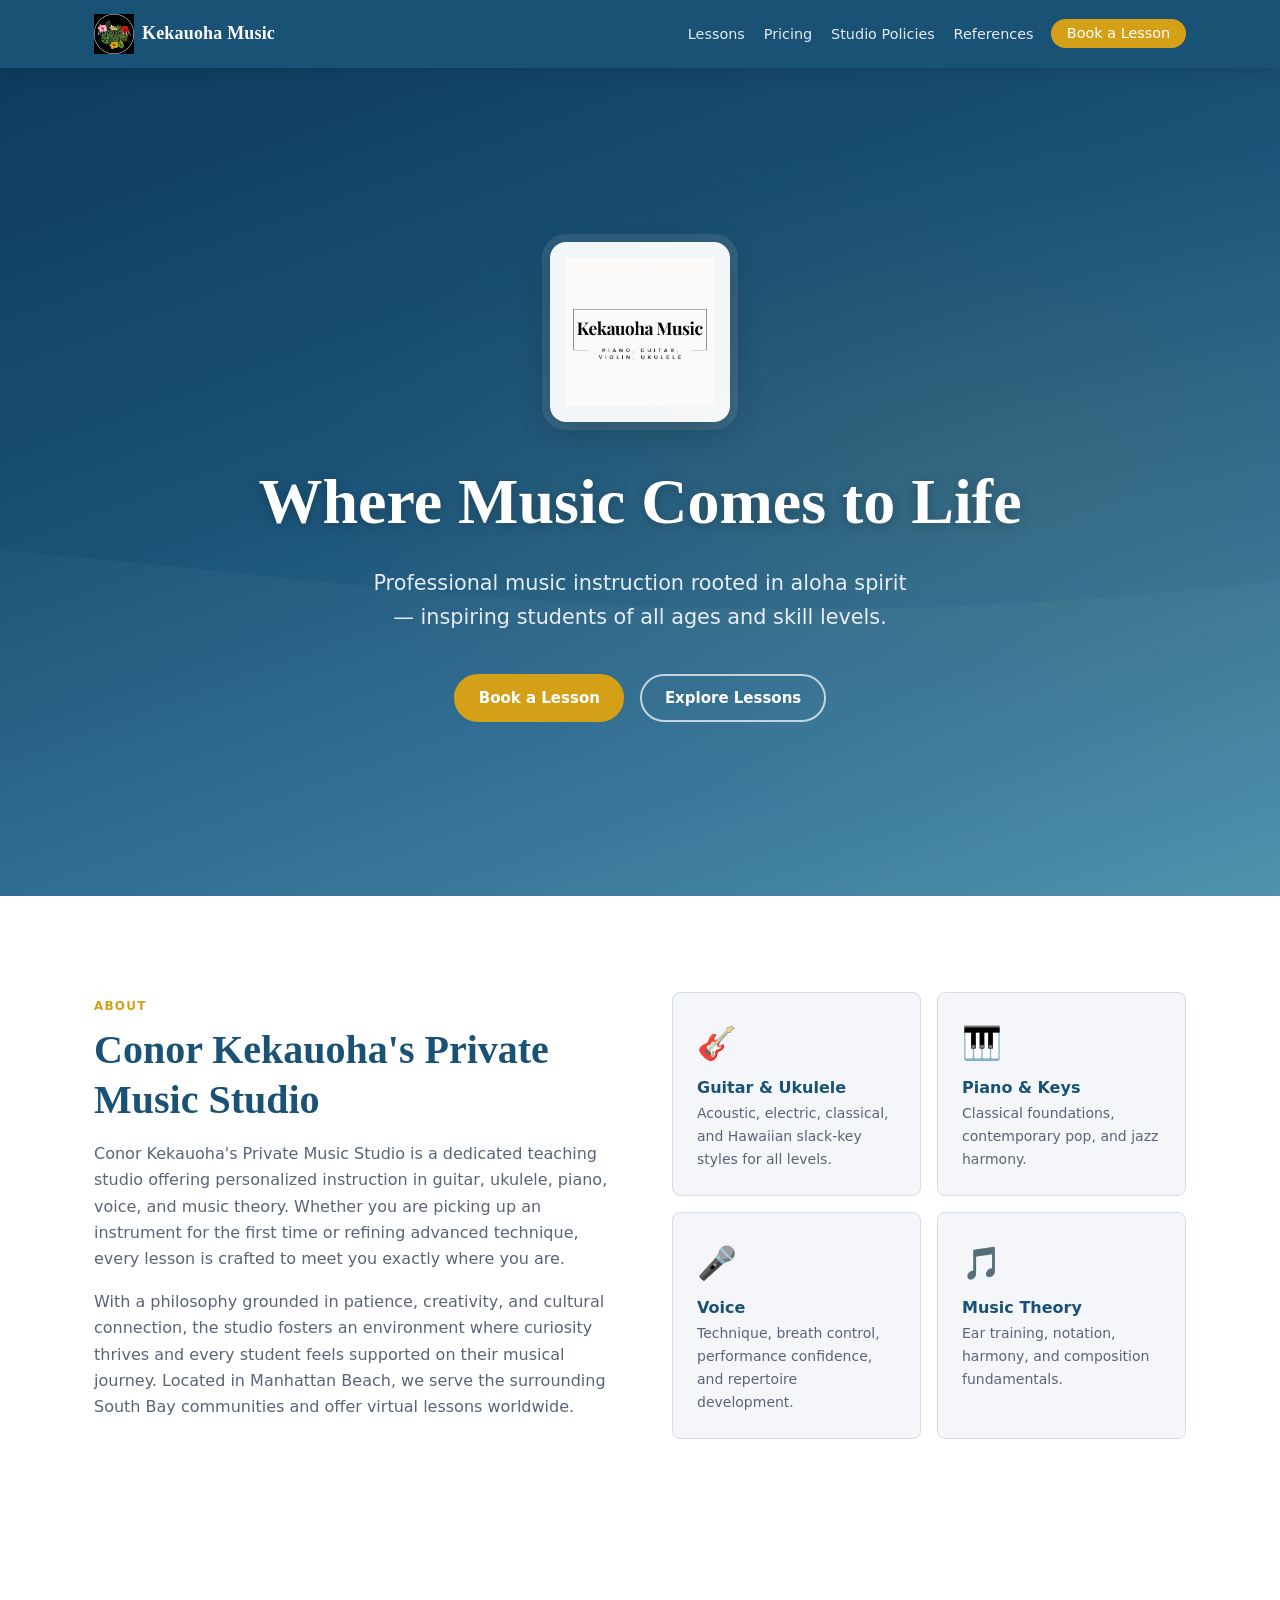
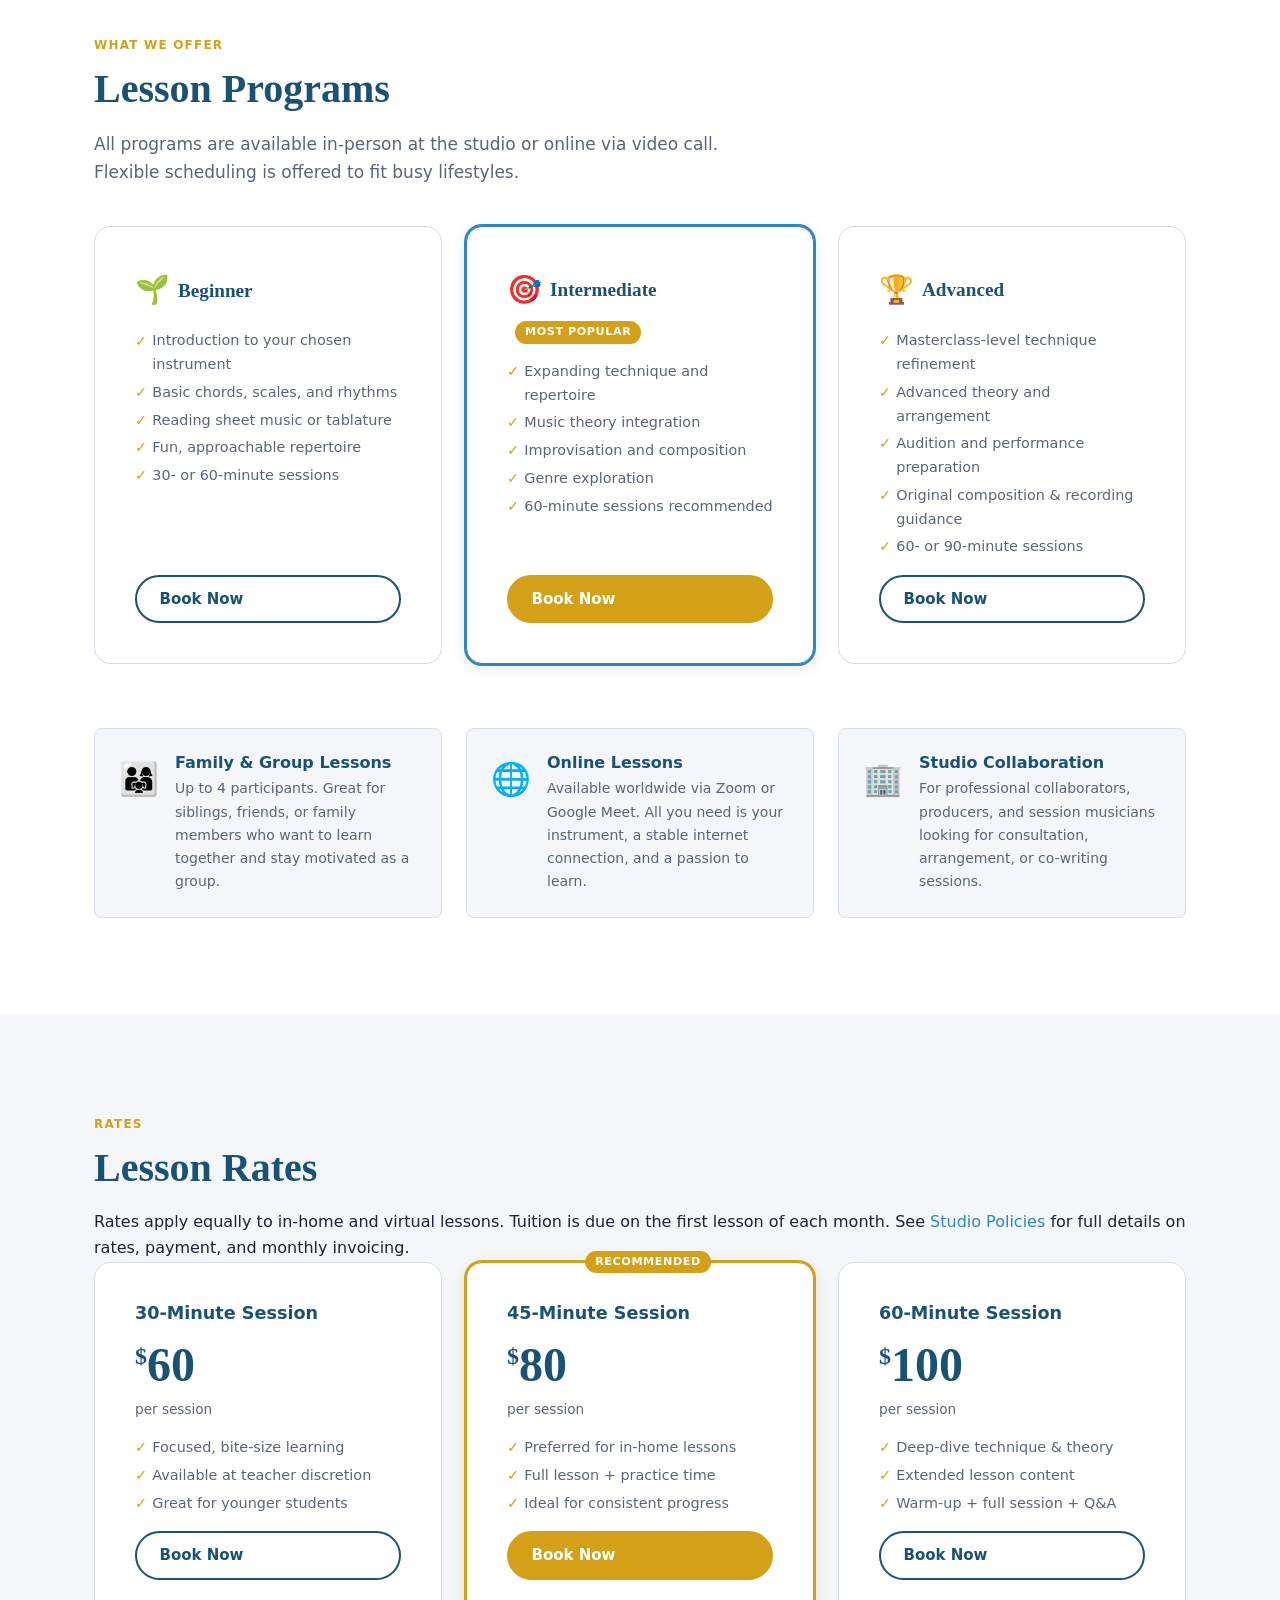
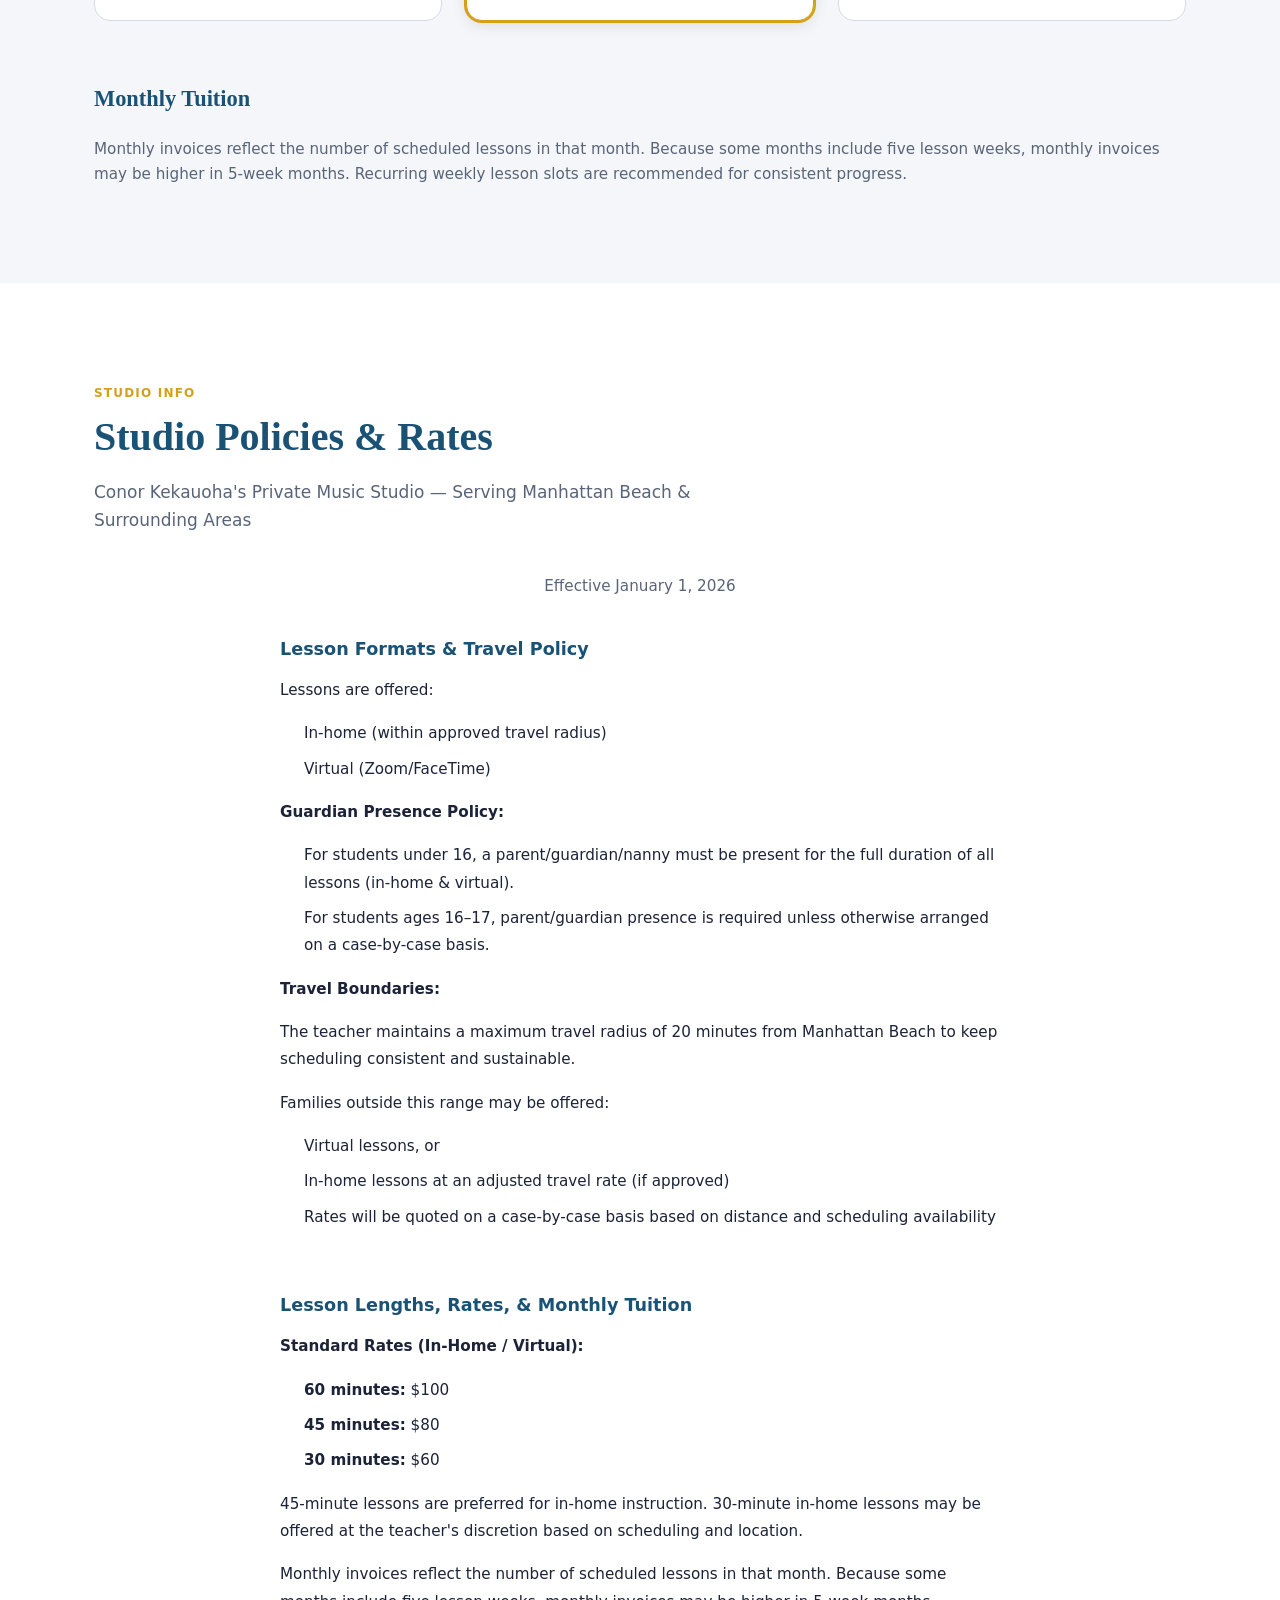
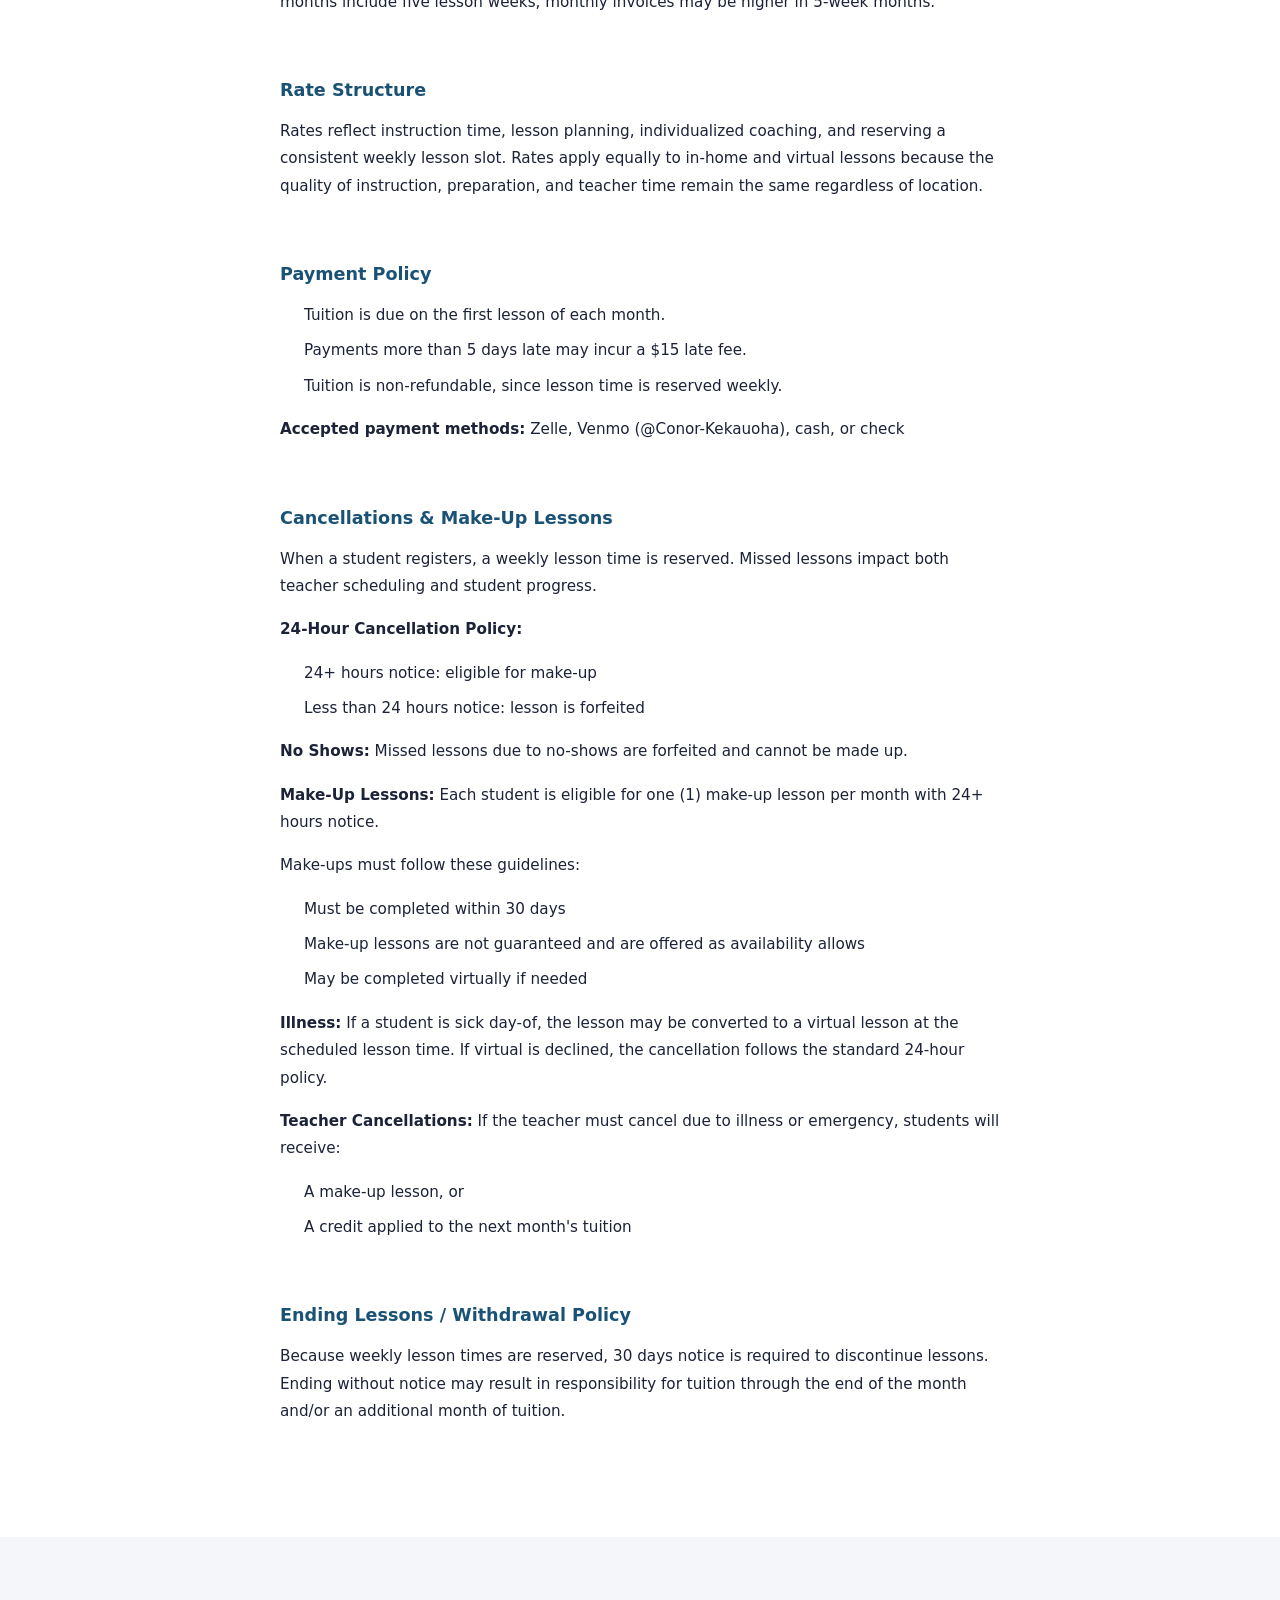
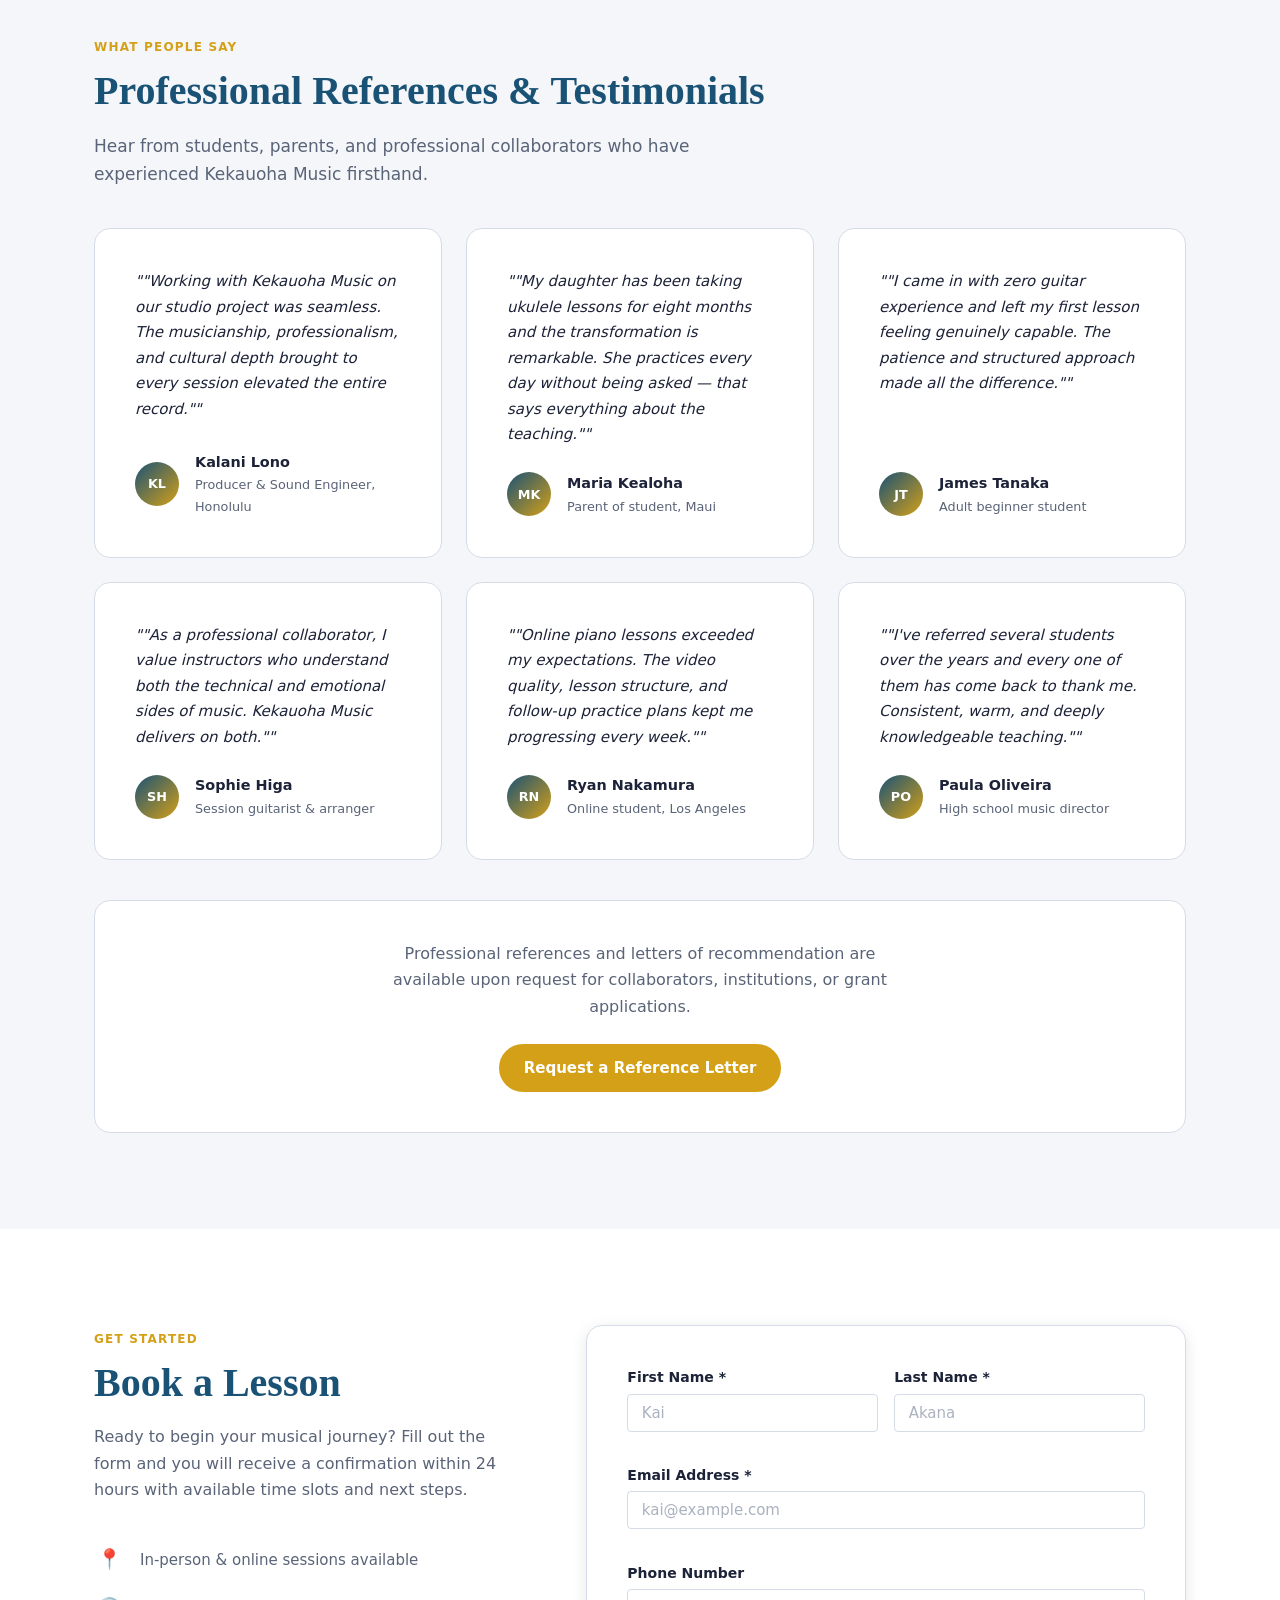
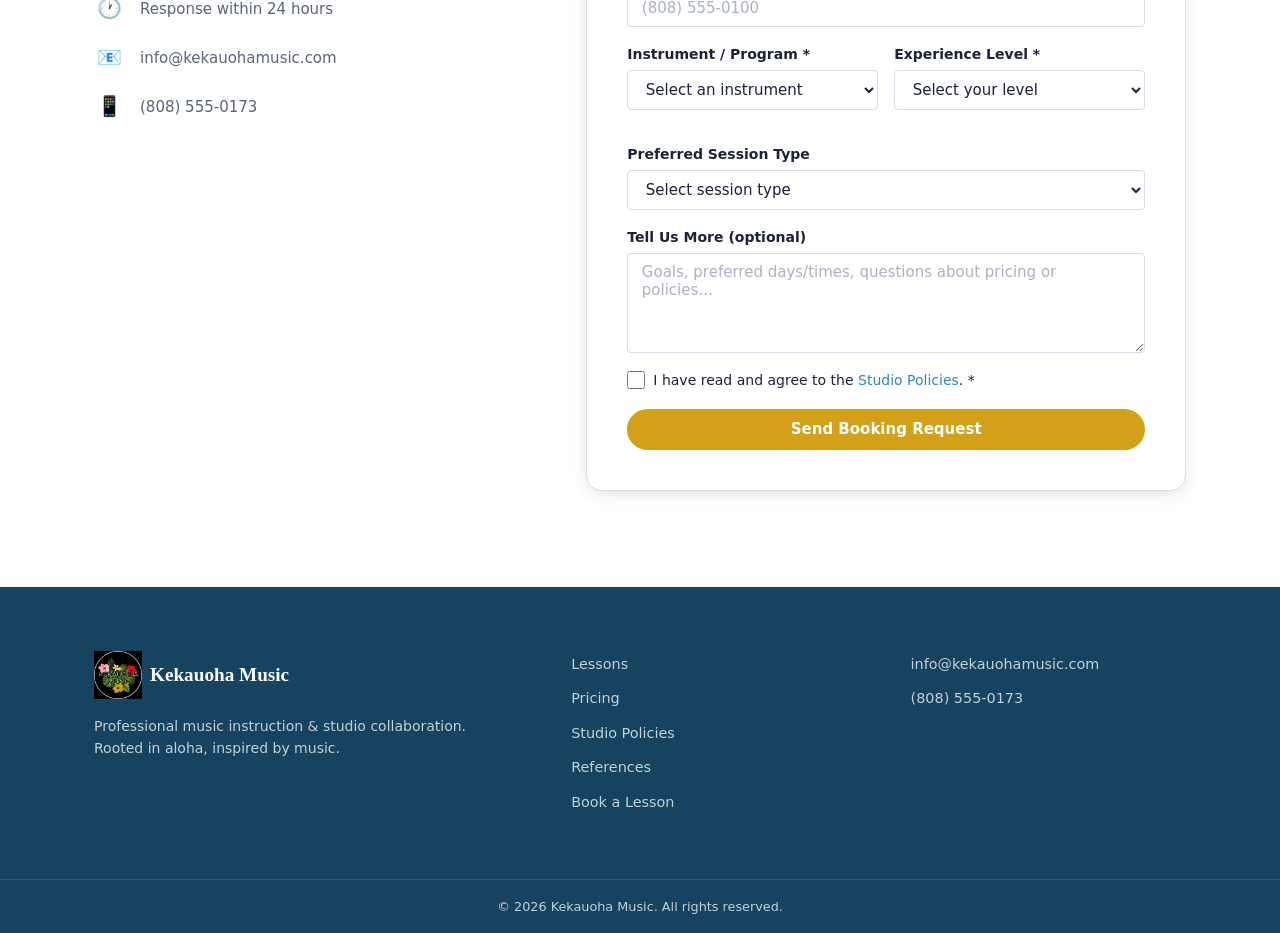
==== commit f5c88cf4: "Update studio information and policies; enhance CSS for policies section" ====
--- a/index.html
+++ b/index.html
@@ -87,9 +87,9 @@
       <div class="container about-grid">
         <div class="about-text">
           <span class="section-tag">About</span>
-          <h2 class="section-title">Kekauoha Music</h2>
-          <p>Kekauoha Music is a dedicated teaching studio offering personalized instruction in guitar, ukulele, piano, voice, and music theory. Whether you are picking up an instrument for the first time or refining advanced technique, every lesson is crafted to meet you exactly where you are.</p>
-          <p>With a philosophy grounded in patience, creativity, and cultural connection, Kekauoha Music fosters an environment where curiosity thrives and every student feels supported on their musical journey.</p>
+          <h2 class="section-title">Conor Kekauoha's Private Music Studio</h2>
+          <p>Conor Kekauoha's Private Music Studio is a dedicated teaching studio offering personalized instruction in guitar, ukulele, piano, voice, and music theory. Whether you are picking up an instrument for the first time or refining advanced technique, every lesson is crafted to meet you exactly where you are.</p>
+          <p>With a philosophy grounded in patience, creativity, and cultural connection, the studio fosters an environment where curiosity thrives and every student feels supported on their musical journey. Located in Manhattan Beach, we serve the surrounding South Bay communities and offer virtual lessons worldwide.</p>
         </div>
         <div class="about-highlights">
           <div class="highlight-card">
@@ -198,79 +198,51 @@
     <section class="pricing section section--alt" id="pricing">
       <div class="container">
         <span class="section-tag">Rates</span>
-        <h2 class="section-title">Transparent Pricing</h2>
-        <p>No hidden fees. All rates include lesson materials and a personalized practice plan sent after each session.</p>
+        <h2 class="section-title">Lesson Rates</h2>
+        <p>Rates apply equally to in-home and virtual lessons. Tuition is due on the first lesson of each month. See <a href="#policies">Studio Policies</a> for full details on rates, payment, and monthly invoicing.</p>
 
         <div class="pricing-grid">
           <div class="pricing-card">
-            <h3 class="pricing-title">30-Min Session</h3>
-            <div class="pricing-amount"><span class="currency">$</span>40</div>
+            <h3 class="pricing-title">30-Minute Session</h3>
+            <div class="pricing-amount"><span class="currency">$</span>60</div>
             <p class="pricing-period">per session</p>
             <ul class="pricing-features">
-              <li>Best for young beginners (ages 5–10)</li>
               <li>Focused, bite-size learning</li>
-              <li>Post-lesson practice notes</li>
+              <li>Available at teacher discretion</li>
+              <li>Great for younger students</li>
             </ul>
             <a href="#booking" class="btn btn-outline">Book Now</a>
           </div>
 
           <div class="pricing-card pricing-card--featured">
-            <span class="badge">Best Value</span>
-            <h3 class="pricing-title">60-Min Session</h3>
-            <div class="pricing-amount"><span class="currency">$</span>70</div>
+            <span class="badge">Recommended</span>
+            <h3 class="pricing-title">45-Minute Session</h3>
+            <div class="pricing-amount"><span class="currency">$</span>80</div>
             <p class="pricing-period">per session</p>
             <ul class="pricing-features">
-              <li>Recommended for all levels</li>
-              <li>Warm-up + full lesson content</li>
-              <li>Q&amp;A and reflection time</li>
-              <li>Post-lesson practice notes</li>
+              <li>Preferred for in-home lessons</li>
+              <li>Full lesson + practice time</li>
+              <li>Ideal for consistent progress</li>
             </ul>
             <a href="#booking" class="btn btn-primary">Book Now</a>
           </div>
 
           <div class="pricing-card">
-            <h3 class="pricing-title">90-Min Session</h3>
-            <div class="pricing-amount"><span class="currency">$</span>95</div>
+            <h3 class="pricing-title">60-Minute Session</h3>
+            <div class="pricing-amount"><span class="currency">$</span>100</div>
             <p class="pricing-period">per session</p>
             <ul class="pricing-features">
-              <li>Advanced &amp; intensive learners</li>
               <li>Deep-dive technique &amp; theory</li>
-              <li>Performance/recording prep</li>
-              <li>Post-lesson practice notes</li>
+              <li>Extended lesson content</li>
+              <li>Warm-up + full session + Q&amp;A</li>
             </ul>
             <a href="#booking" class="btn btn-outline">Book Now</a>
           </div>
         </div>
 
         <div class="pricing-bundles">
-          <h3>Bundle &amp; Save</h3>
-          <div class="bundles-grid">
-            <div class="bundle-card">
-              <div class="bundle-header">
-                <h4>Monthly 4-Pack</h4>
-                <span class="bundle-save">Save $20</span>
-              </div>
-              <p>4 × 60-min sessions</p>
-              <strong class="bundle-price">$260 / month</strong>
-            </div>
-            <div class="bundle-card bundle-card--featured">
-              <div class="bundle-header">
-                <h4>Monthly 8-Pack</h4>
-                <span class="bundle-save">Save $55</span>
-              </div>
-              <p>8 × 60-min sessions</p>
-              <strong class="bundle-price">$505 / month</strong>
-            </div>
-            <div class="bundle-card">
-              <div class="bundle-header">
-                <h4>Group (2–4 Students)</h4>
-                <span class="bundle-save">Per-person rate</span>
-              </div>
-              <p>60-min shared session</p>
-              <strong class="bundle-price">$25 / person</strong>
-            </div>
-          </div>
-          <p class="pricing-note">* Bundle sessions are valid for 30 days from purchase. Unused sessions do not roll over unless rescheduled per the cancellation policy.</p>
+          <h3>Monthly Tuition</h3>
+          <p style="color: var(--color-text-muted); font-size: 0.95rem;">Monthly invoices reflect the number of scheduled lessons in that month. Because some months include five lesson weeks, monthly invoices may be higher in 5-week months. Recurring weekly lesson slots are recommended for consistent progress.</p>
         </div>
       </div>
     </section>
@@ -278,85 +250,77 @@
     <!-- ===== STUDIO POLICIES ===== -->
     <section class="policies section" id="policies">
       <div class="container">
-        <span class="section-tag">Ground Rules</span>
-        <h2 class="section-title">Studio Policies</h2>
-        <p class="section-intro">These policies keep the studio a respectful, productive space for everyone. Please read before booking.</p>
-
-        <div class="policies-grid">
-          <div class="policy-card">
-            <div class="policy-icon-wrap">
-              <span class="policy-icon">📅</span>
-            </div>
-            <h3>Scheduling &amp; Booking</h3>
-            <ul>
-              <li>Lessons must be booked at least <strong>24 hours in advance</strong> through the booking form or by direct contact.</li>
-              <li>Recurring weekly slots are available and recommended for consistent progress.</li>
-              <li>Availability is shown on the booking form; first-come, first-served.</li>
-            </ul>
-          </div>
-
-          <div class="policy-card">
-            <div class="policy-icon-wrap">
-              <span class="policy-icon">❌</span>
-            </div>
-            <h3>Cancellation &amp; Rescheduling</h3>
-            <ul>
-              <li>Cancellations made <strong>48+ hours before</strong> a session are fully refunded or rescheduled at no charge.</li>
-              <li>Cancellations within <strong>24–48 hours</strong> may be rescheduled once at no charge; late cancellations forfeit the session fee.</li>
-              <li>Cancellations with <strong>less than 24 hours' notice</strong> are non-refundable.</li>
-              <li>Emergencies are handled on a case-by-case basis — please reach out as soon as possible.</li>
-            </ul>
-          </div>
-
-          <div class="policy-card">
-            <div class="policy-icon-wrap">
-              <span class="policy-icon">💳</span>
-            </div>
-            <h3>Payment</h3>
-            <ul>
-              <li>Payment is due <strong>before or at the start</strong> of each session.</li>
-              <li>Accepted methods: Venmo, Zelle, cash, or card (Stripe link provided on booking confirmation).</li>
-              <li>Bundle packages are paid in full at time of purchase.</li>
-              <li>Invoices are available upon request for business or educational reimbursement.</li>
-            </ul>
-          </div>
-
-          <div class="policy-card">
-            <div class="policy-icon-wrap">
-              <span class="policy-icon">🎸</span>
-            </div>
-            <h3>Equipment &amp; Materials</h3>
-            <ul>
-              <li>Students are expected to bring their own instrument to in-person sessions (loaner instruments available with advance notice).</li>
-              <li>Sheet music and supplemental materials are provided digitally at no extra cost.</li>
-              <li>Online students should test their audio/video setup before the first lesson.</li>
-            </ul>
-          </div>
-
-          <div class="policy-card">
-            <div class="policy-icon-wrap">
-              <span class="policy-icon">🤝</span>
-            </div>
-            <h3>Studio Conduct</h3>
-            <ul>
-              <li>Respect for all students, instructors, and equipment is expected at all times.</li>
-              <li>Cell phones should be silenced during sessions unless used for recording or reference.</li>
-              <li>Minors (under 18) must have a parent or guardian consent form on file before the first lesson.</li>
-              <li>The studio reserves the right to discontinue lessons if conduct policies are repeatedly violated.</li>
-            </ul>
-          </div>
-
-          <div class="policy-card">
-            <div class="policy-icon-wrap">
-              <span class="policy-icon">🔒</span>
-            </div>
-            <h3>Privacy &amp; Media</h3>
-            <ul>
-              <li>Lesson recordings for personal practice are encouraged and welcomed.</li>
-              <li>Any video or audio shared publicly (e.g., social media) requires written consent.</li>
-              <li>Student information is never shared with third parties.</li>
-            </ul>
-          </div>
+        <span class="section-tag">Studio Info</span>
+        <h2 class="section-title">Studio Policies &amp; Rates</h2>
+        <p class="section-intro">Conor Kekauoha's Private Music Studio — Serving Manhattan Beach &amp; Surrounding Areas</p>
+        <p style="text-align: center; color: var(--color-text-muted); margin-bottom: var(--space-xl); font-size: 0.95rem;">Effective January 1, 2026</p>
+
+        <div class="policies-content">
+          <h3>Lesson Formats &amp; Travel Policy</h3>
+          <p>Lessons are offered:</p>
+          <ul>
+            <li>In-home (within approved travel radius)</li>
+            <li>Virtual (Zoom/FaceTime)</li>
+          </ul>
+          <p><strong>Guardian Presence Policy:</strong></p>
+          <ul>
+            <li>For students under 16, a parent/guardian/nanny must be present for the full duration of all lessons (in-home &amp; virtual).</li>
+            <li>For students ages 16–17, parent/guardian presence is required unless otherwise arranged on a case-by-case basis.</li>
+          </ul>
+          <p><strong>Travel Boundaries:</strong></p>
+          <p>The teacher maintains a maximum travel radius of 20 minutes from Manhattan Beach to keep scheduling consistent and sustainable.</p>
+          <p>Families outside this range may be offered:</p>
+          <ul>
+            <li>Virtual lessons, or</li>
+            <li>In-home lessons at an adjusted travel rate (if approved)</li>
+            <li>Rates will be quoted on a case-by-case basis based on distance and scheduling availability</li>
+          </ul>
+
+          <h3>Lesson Lengths, Rates, &amp; Monthly Tuition</h3>
+          <p><strong>Standard Rates (In-Home / Virtual):</strong></p>
+          <ul>
+            <li><strong>60 minutes:</strong> $100</li>
+            <li><strong>45 minutes:</strong> $80</li>
+            <li><strong>30 minutes:</strong> $60</li>
+          </ul>
+          <p>45-minute lessons are preferred for in-home instruction. 30-minute in-home lessons may be offered at the teacher's discretion based on scheduling and location.</p>
+          <p>Monthly invoices reflect the number of scheduled lessons in that month. Because some months include five lesson weeks, monthly invoices may be higher in 5-week months.</p>
+
+          <h3>Rate Structure</h3>
+          <p>Rates reflect instruction time, lesson planning, individualized coaching, and reserving a consistent weekly lesson slot. Rates apply equally to in-home and virtual lessons because the quality of instruction, preparation, and teacher time remain the same regardless of location.</p>
+
+          <h3>Payment Policy</h3>
+          <ul>
+            <li>Tuition is due on the first lesson of each month.</li>
+            <li>Payments more than 5 days late may incur a $15 late fee.</li>
+            <li>Tuition is non-refundable, since lesson time is reserved weekly.</li>
+          </ul>
+          <p><strong>Accepted payment methods:</strong> Zelle, Venmo (@Conor-Kekauoha), cash, or check</p>
+
+          <h3>Cancellations &amp; Make-Up Lessons</h3>
+          <p>When a student registers, a weekly lesson time is reserved. Missed lessons impact both teacher scheduling and student progress.</p>
+          <p><strong>24-Hour Cancellation Policy:</strong></p>
+          <ul>
+            <li>24+ hours notice: eligible for make-up</li>
+            <li>Less than 24 hours notice: lesson is forfeited</li>
+          </ul>
+          <p><strong>No Shows:</strong> Missed lessons due to no-shows are forfeited and cannot be made up.</p>
+          <p><strong>Make-Up Lessons:</strong> Each student is eligible for one (1) make-up lesson per month with 24+ hours notice.</p>
+          <p>Make-ups must follow these guidelines:</p>
+          <ul>
+            <li>Must be completed within 30 days</li>
+            <li>Make-up lessons are not guaranteed and are offered as availability allows</li>
+            <li>May be completed virtually if needed</li>
+          </ul>
+          <p><strong>Illness:</strong> If a student is sick day-of, the lesson may be converted to a virtual lesson at the scheduled lesson time. If virtual is declined, the cancellation follows the standard 24-hour policy.</p>
+          <p><strong>Teacher Cancellations:</strong> If the teacher must cancel due to illness or emergency, students will receive:</p>
+          <ul>
+            <li>A make-up lesson, or</li>
+            <li>A credit applied to the next month's tuition</li>
+          </ul>
+
+          <h3>Ending Lessons / Withdrawal Policy</h3>
+          <p>Because weekly lesson times are reserved, 30 days notice is required to discontinue lessons. Ending without notice may result in responsibility for tuition through the end of the month and/or an additional month of tuition.</p>
         </div>
       </div>
     </section>
--- a/css/styles.css
+++ b/css/styles.css
@@ -829,6 +829,45 @@
   color: var(--color-primary-light);
 }
 
+.policies-content {
+  max-width: 720px;
+  margin: 0 auto;
+  line-height: 1.8;
+}
+
+.policies-content h3 {
+  font-size: 1.1rem;
+  font-family: var(--font-body);
+  font-weight: 700;
+  color: var(--color-primary);
+  margin: var(--space-xl) 0 var(--space-md) 0;
+  padding-top: var(--space-lg);
+}
+
+.policies-content h3:first-child {
+  margin-top: 0;
+  padding-top: 0;
+}
+
+.policies-content p {
+  color: var(--color-text);
+  margin-bottom: var(--space-md);
+  font-size: 0.95rem;
+}
+
+.policies-content ul {
+  display: flex;
+  flex-direction: column;
+  gap: var(--space-sm);
+  margin-bottom: var(--space-md);
+  padding-left: var(--space-lg);
+}
+
+.policies-content li {
+  color: var(--color-text);
+  font-size: 0.95rem;
+}
+
 /* =====================================================
    REFERENCES / TESTIMONIALS
    ===================================================== */
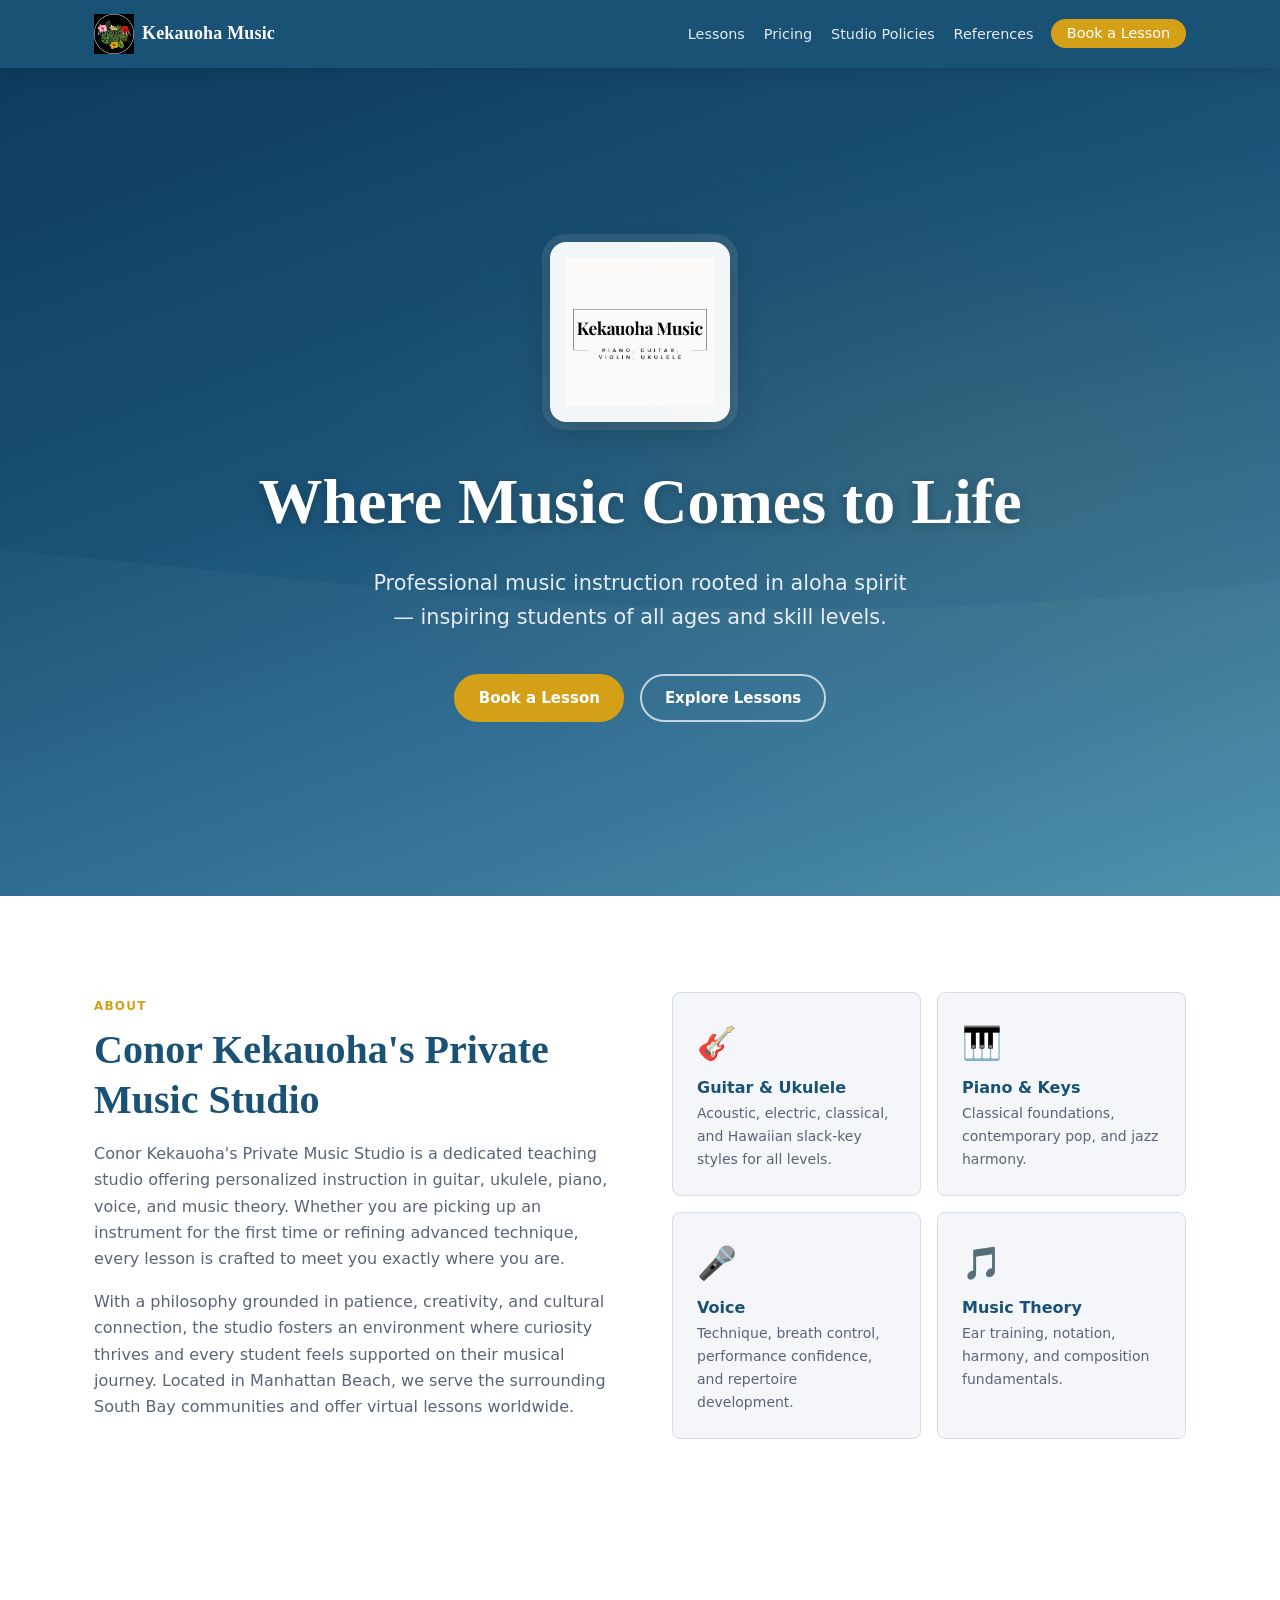
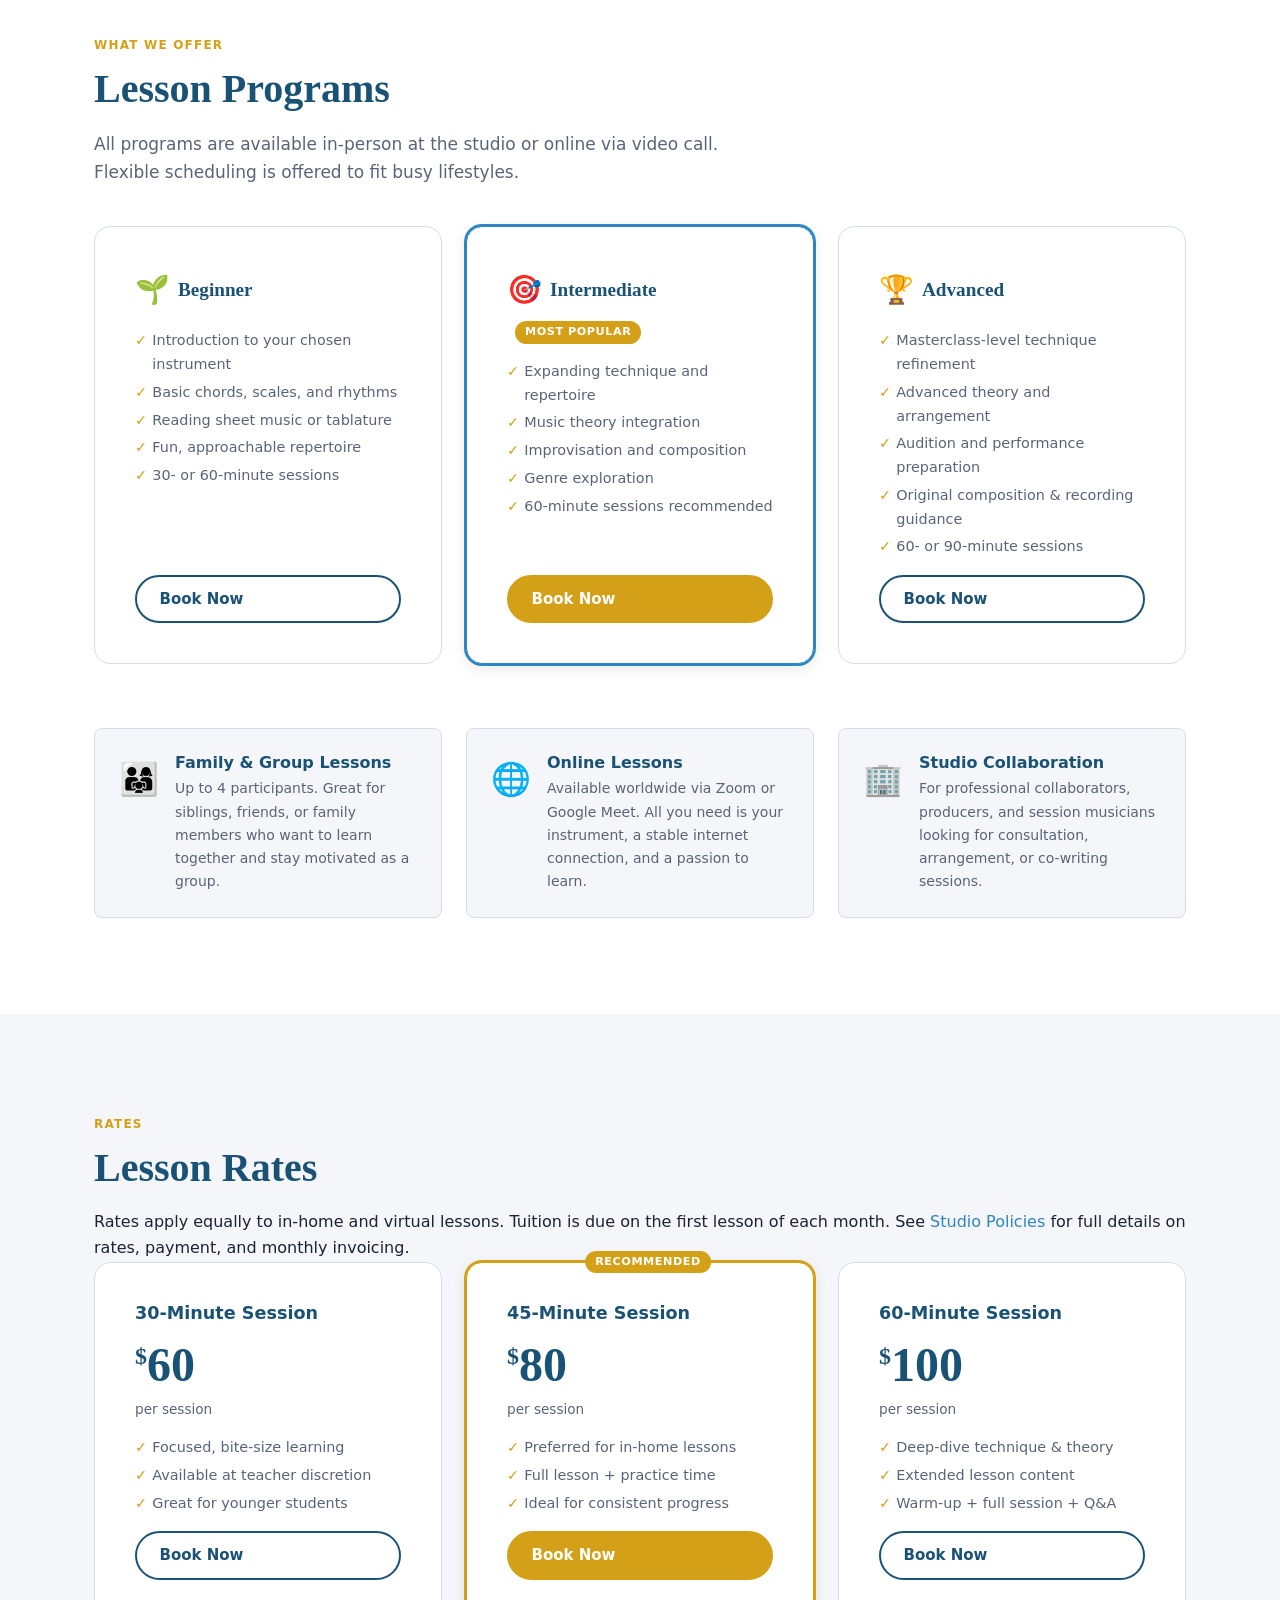
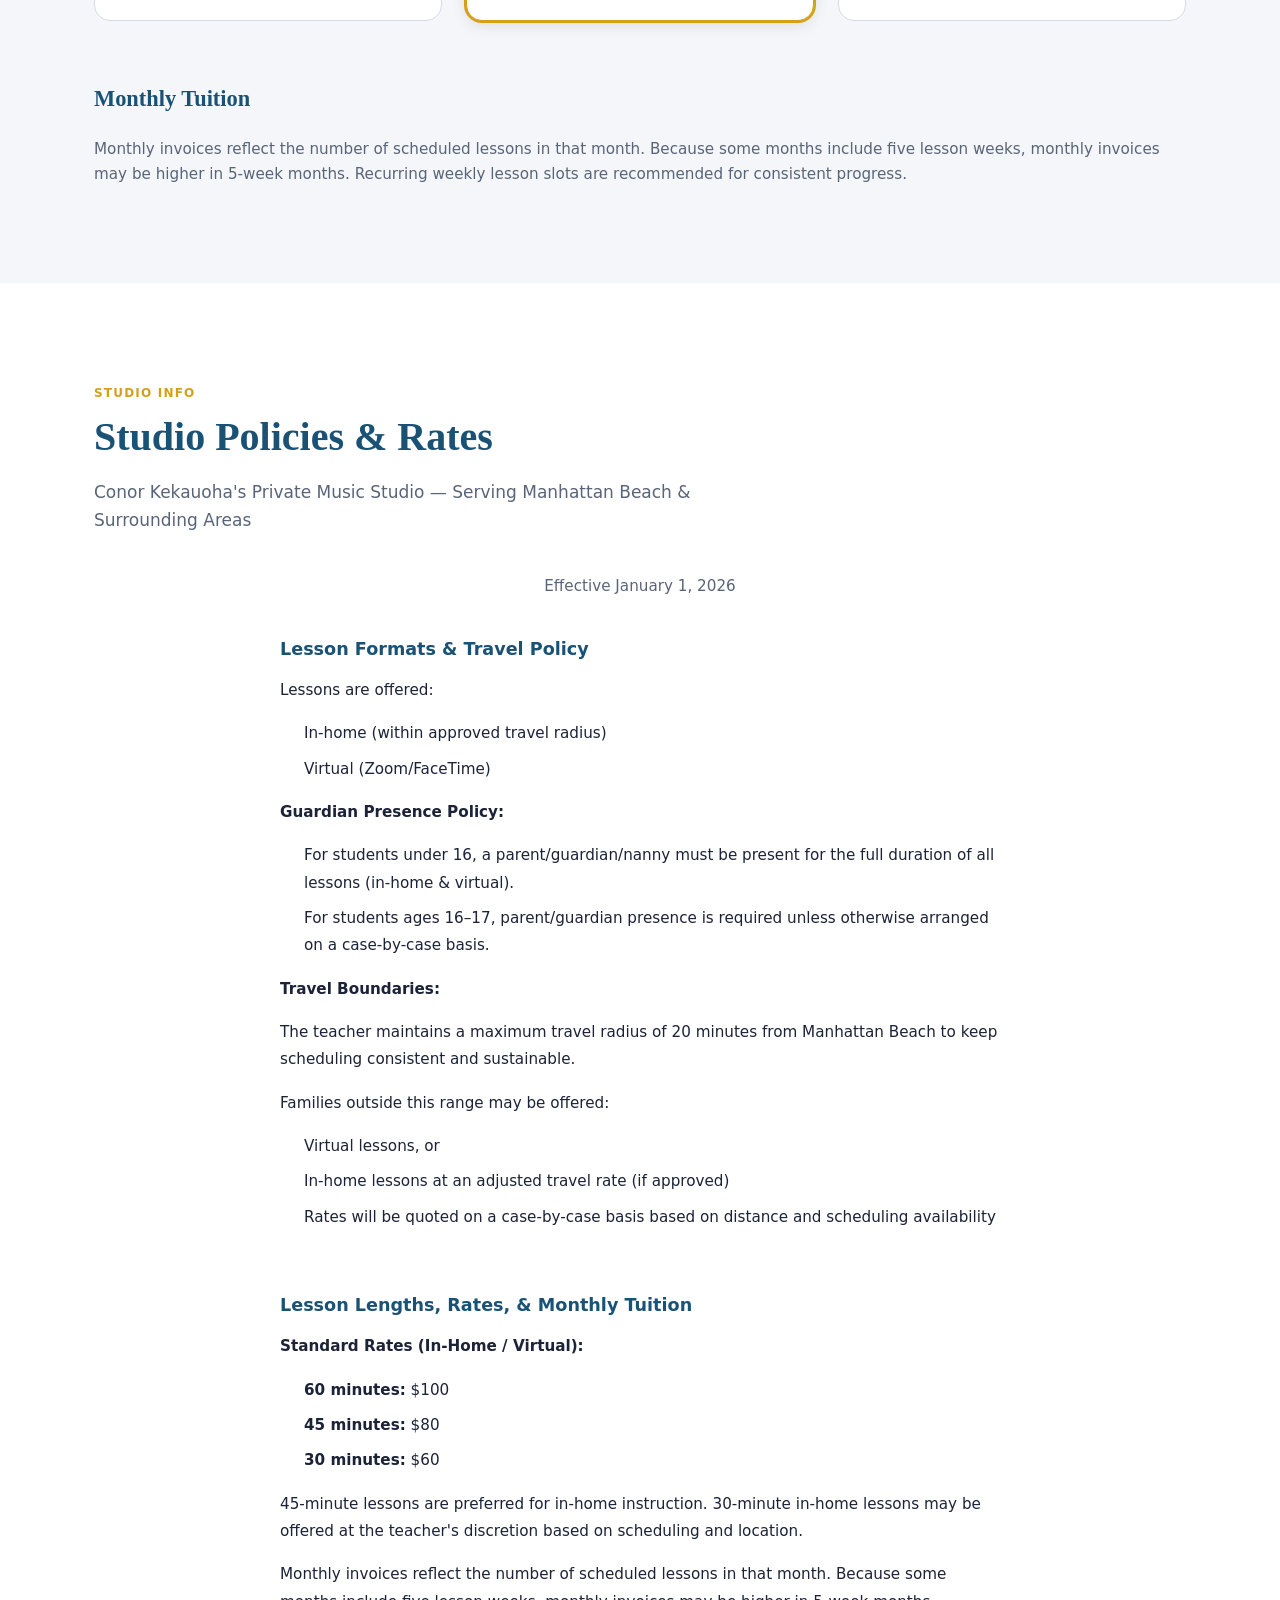
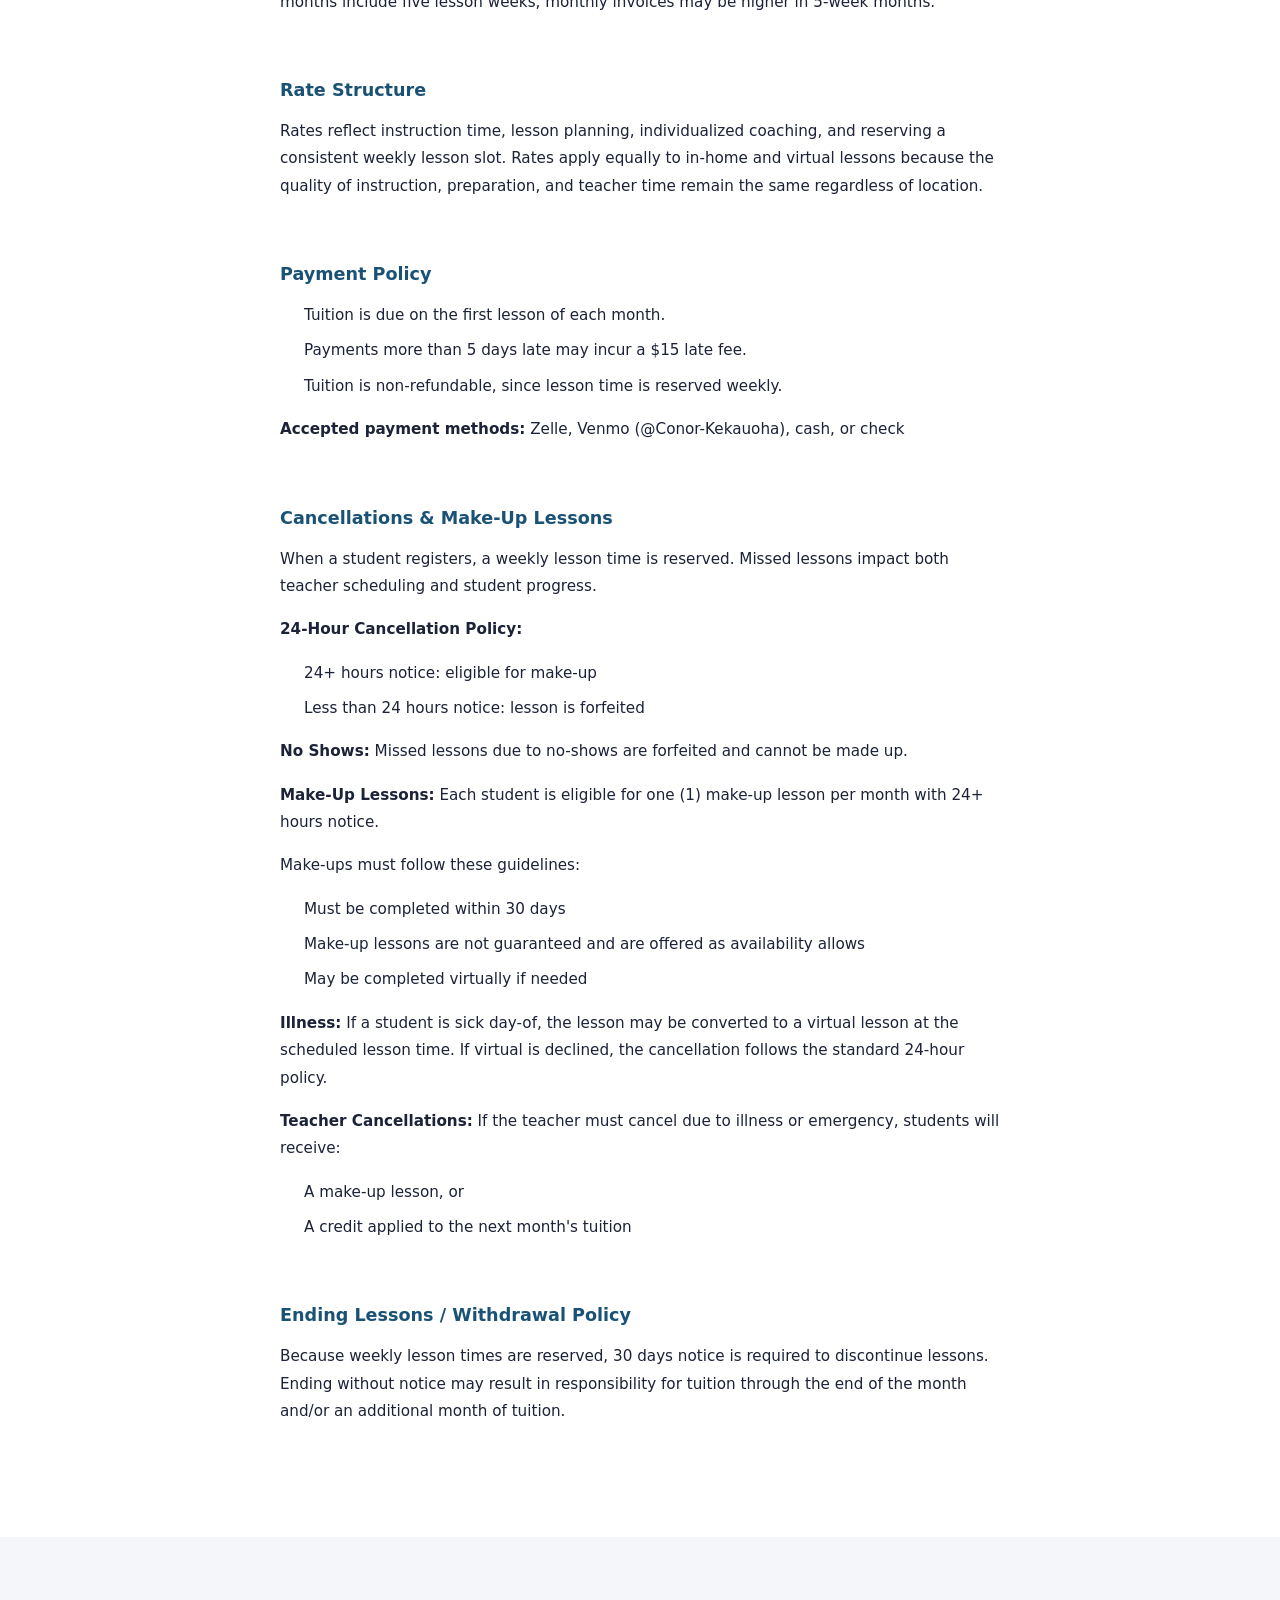
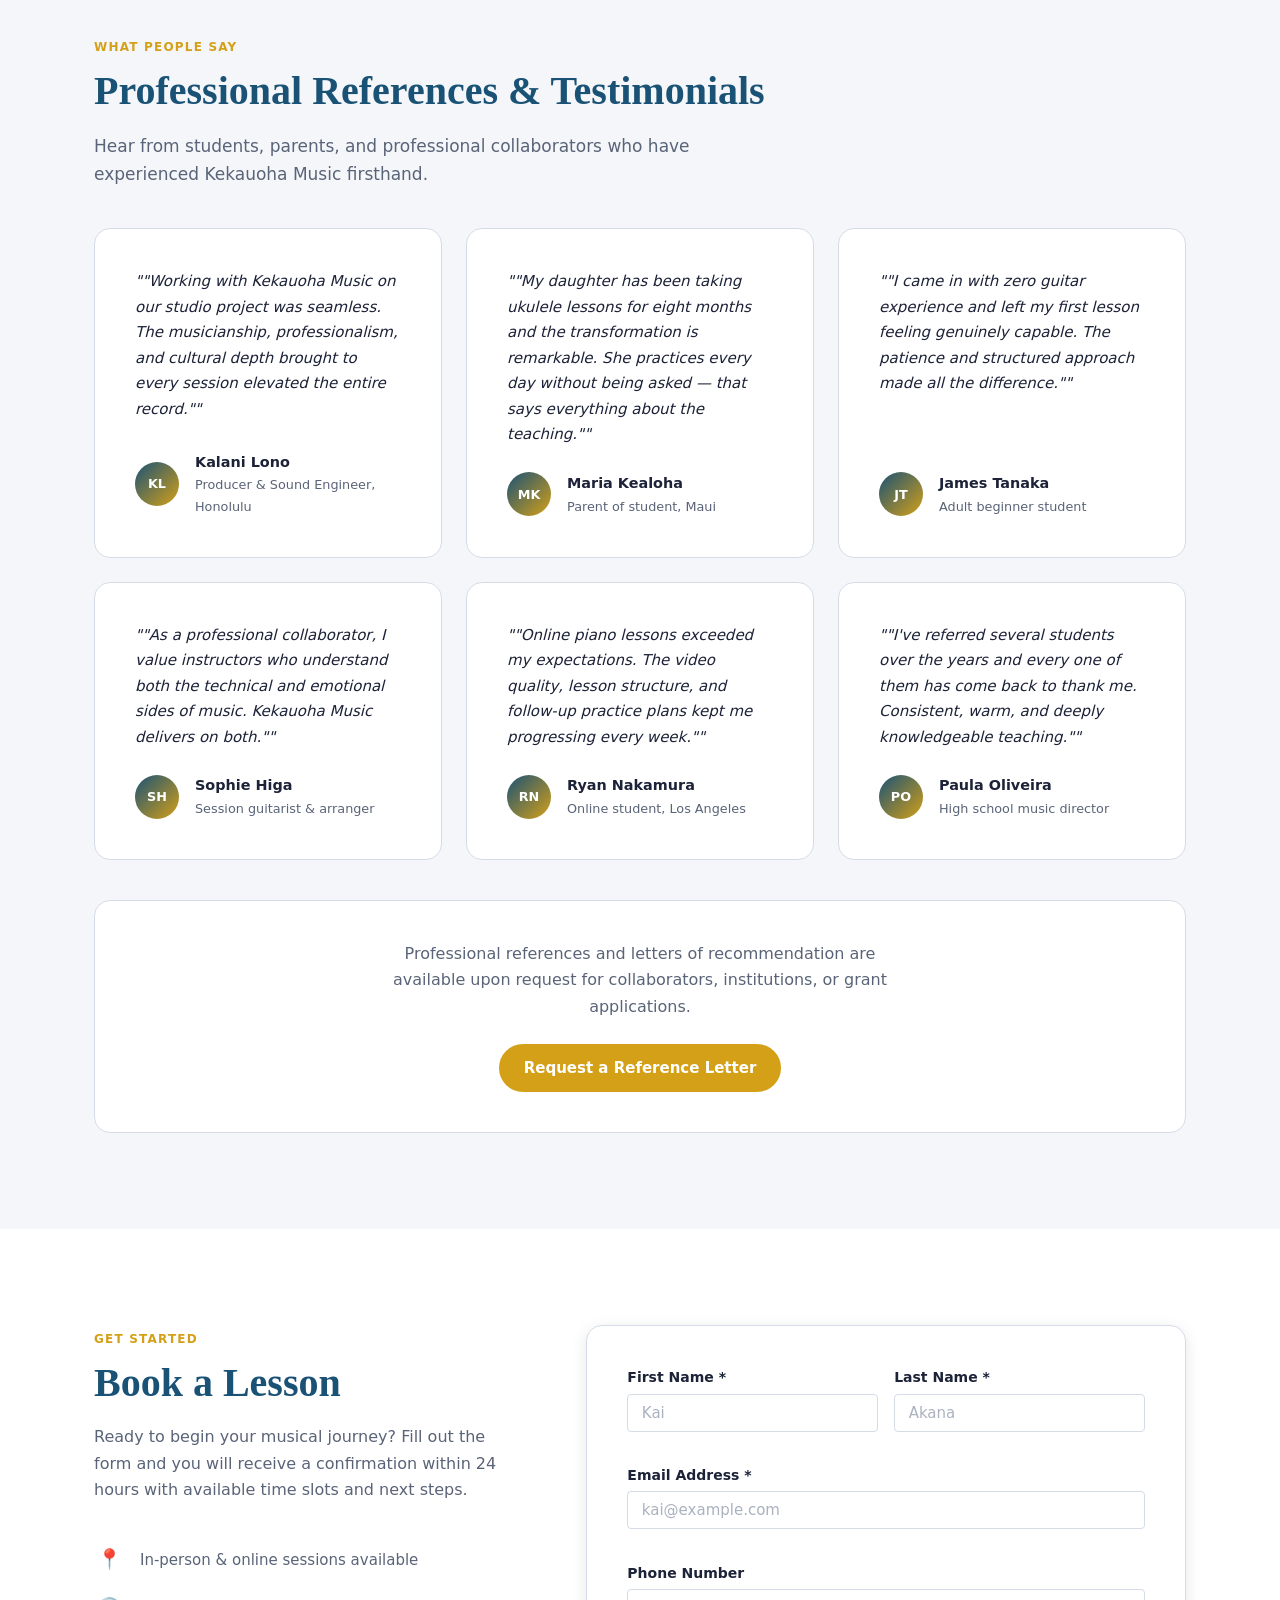
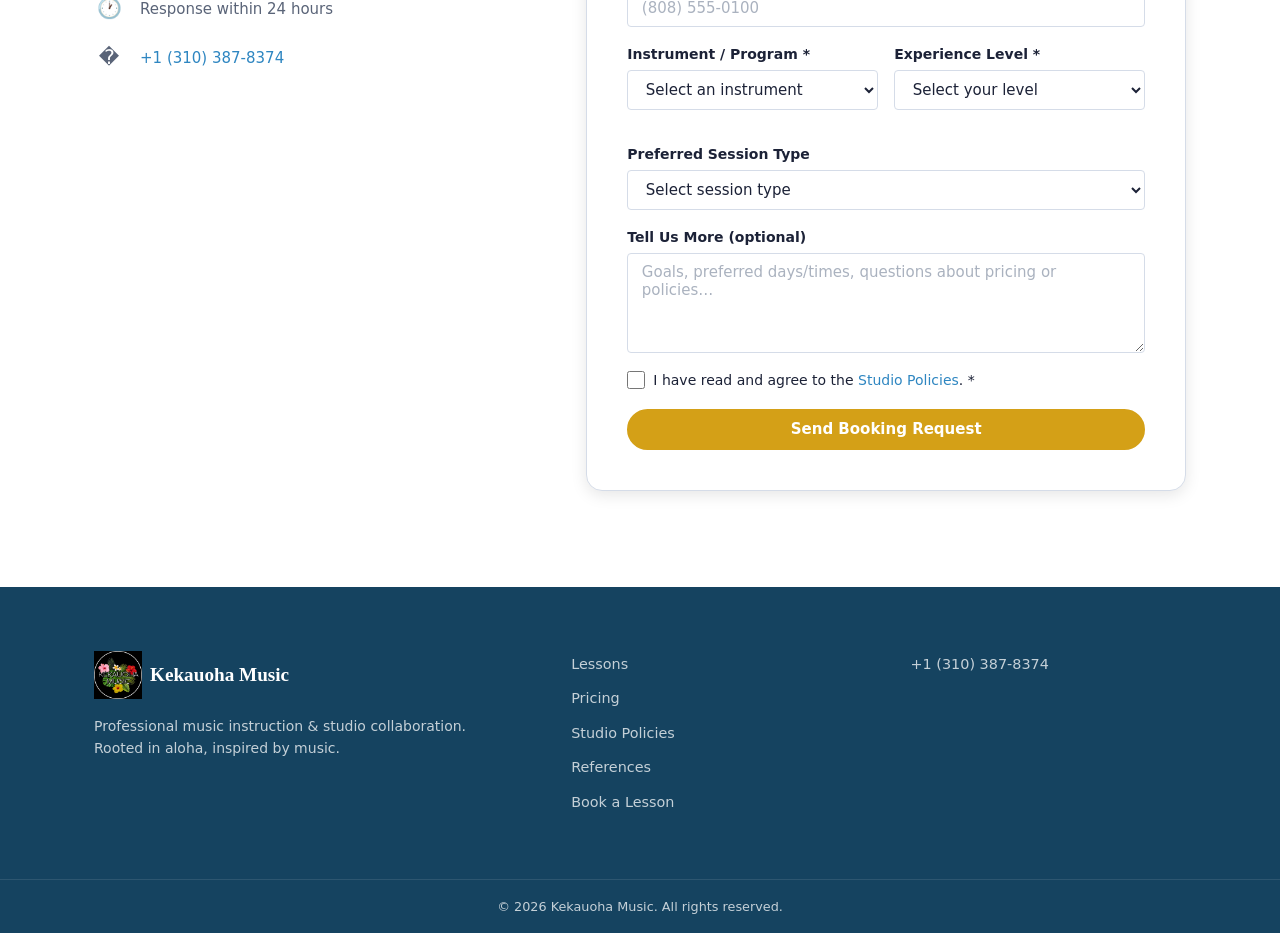
==== commit 71829232: "Update contact information to reflect new phone number and adjust error messages accordingly" ====
--- a/index.html
+++ b/index.html
@@ -424,12 +424,8 @@
               <span>Response within 24 hours</span>
             </li>
             <li>
-              <span class="detail-icon">📧</span>
-              <span>info@kekauohamusic.com</span>
-            </li>
-            <li>
-              <span class="detail-icon">📱</span>
-              <span>(808) 555-0173</span>
+              <span class="detail-icon">�</span>
+              <span><a href="tel:+13103878374">+1 (310) 387-8374</a></span>
             </li>
           </ul>
         </div>
@@ -525,7 +521,7 @@
             <strong>Request received!</strong> Thank you — we'll be in touch within 24 hours to confirm your session.
           </div>
           <div class="form-error-msg" id="formErrorMsg" hidden role="alert" aria-live="assertive">
-            Something went wrong. Please try again or email us directly at info@kekauohamusic.com.
+            Something went wrong. Please try again or call us at +1 (310) 387-8374.
           </div>
         </form>
       </div>
@@ -561,8 +557,7 @@
         </ul>
       </nav>
       <div class="footer-contact">
-        <p><a href="mailto:info@kekauohamusic.com">info@kekauohamusic.com</a></p>
-        <p><a href="tel:+18085550173">(808) 555-0173</a></p>
+        <p><a href="tel:+13103878374">+1 (310) 387-8374</a></p>
       </div>
     </div>
     <div class="footer-bottom">
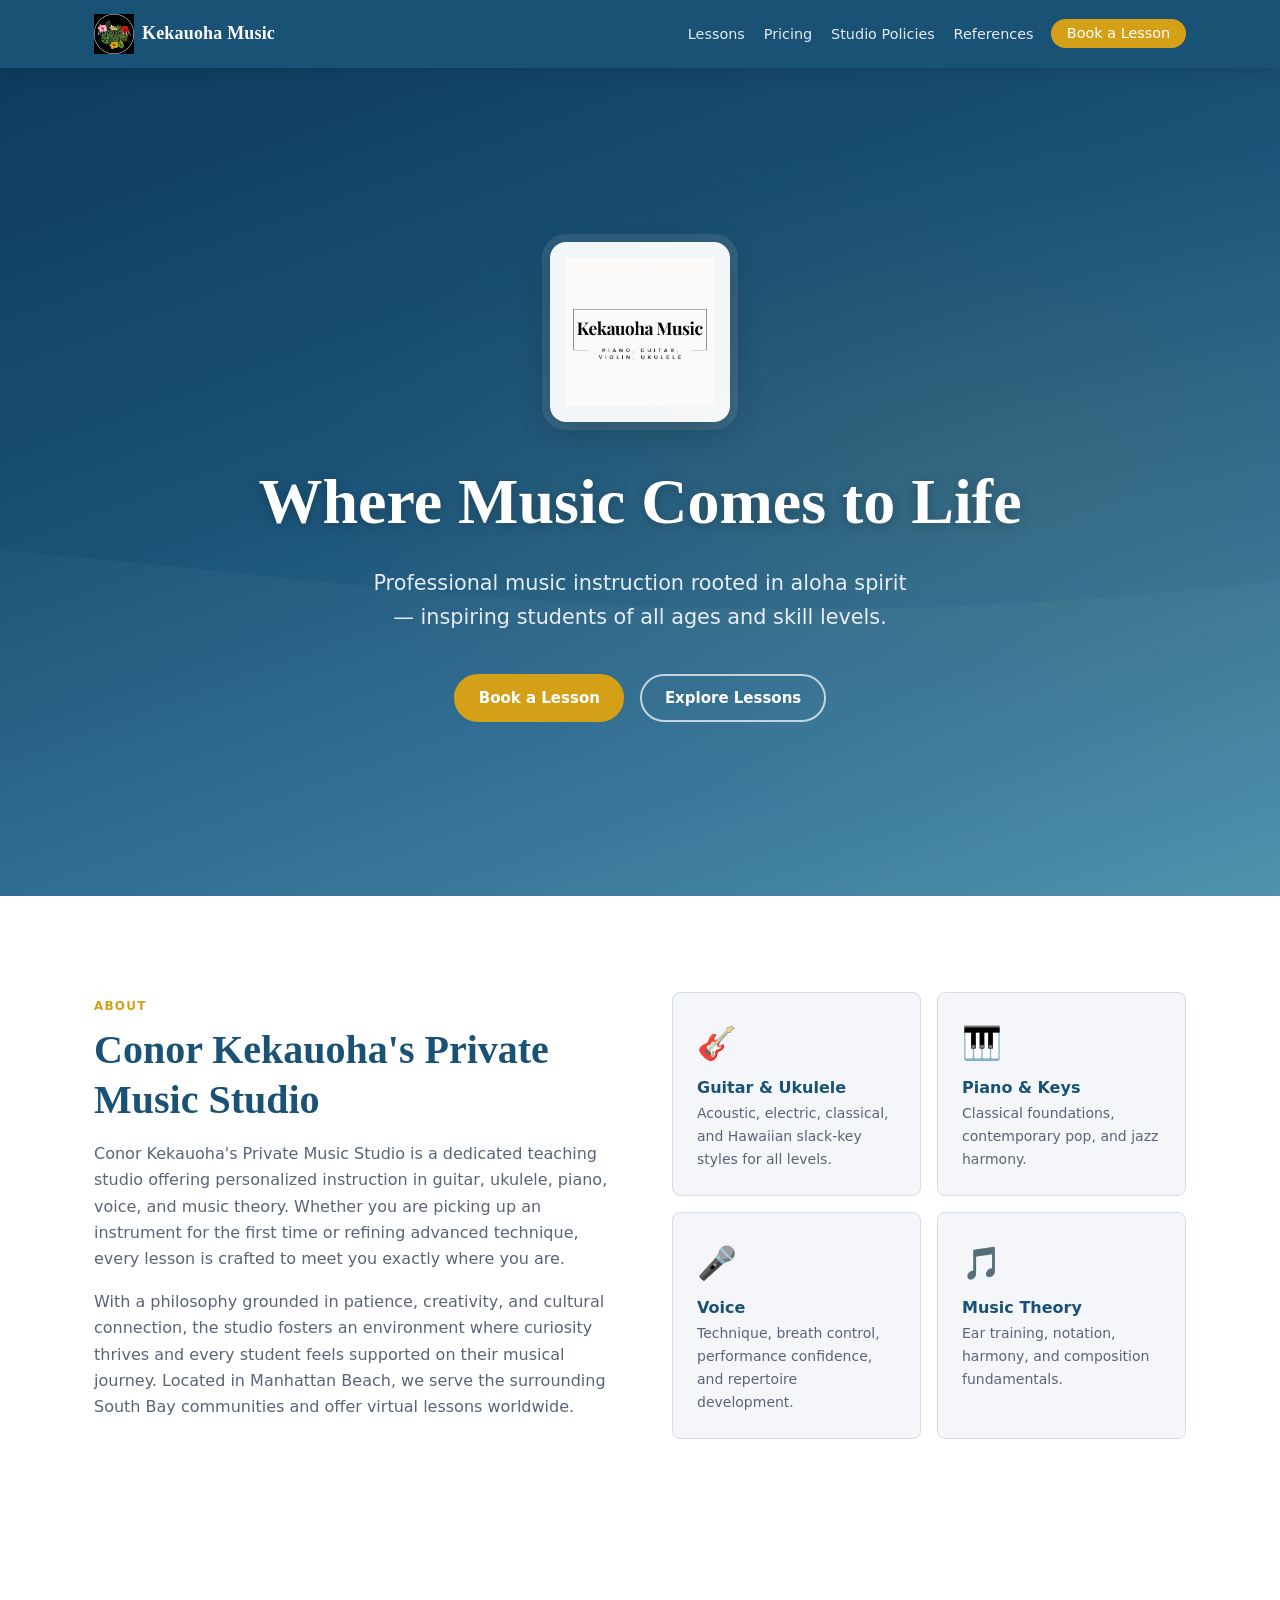
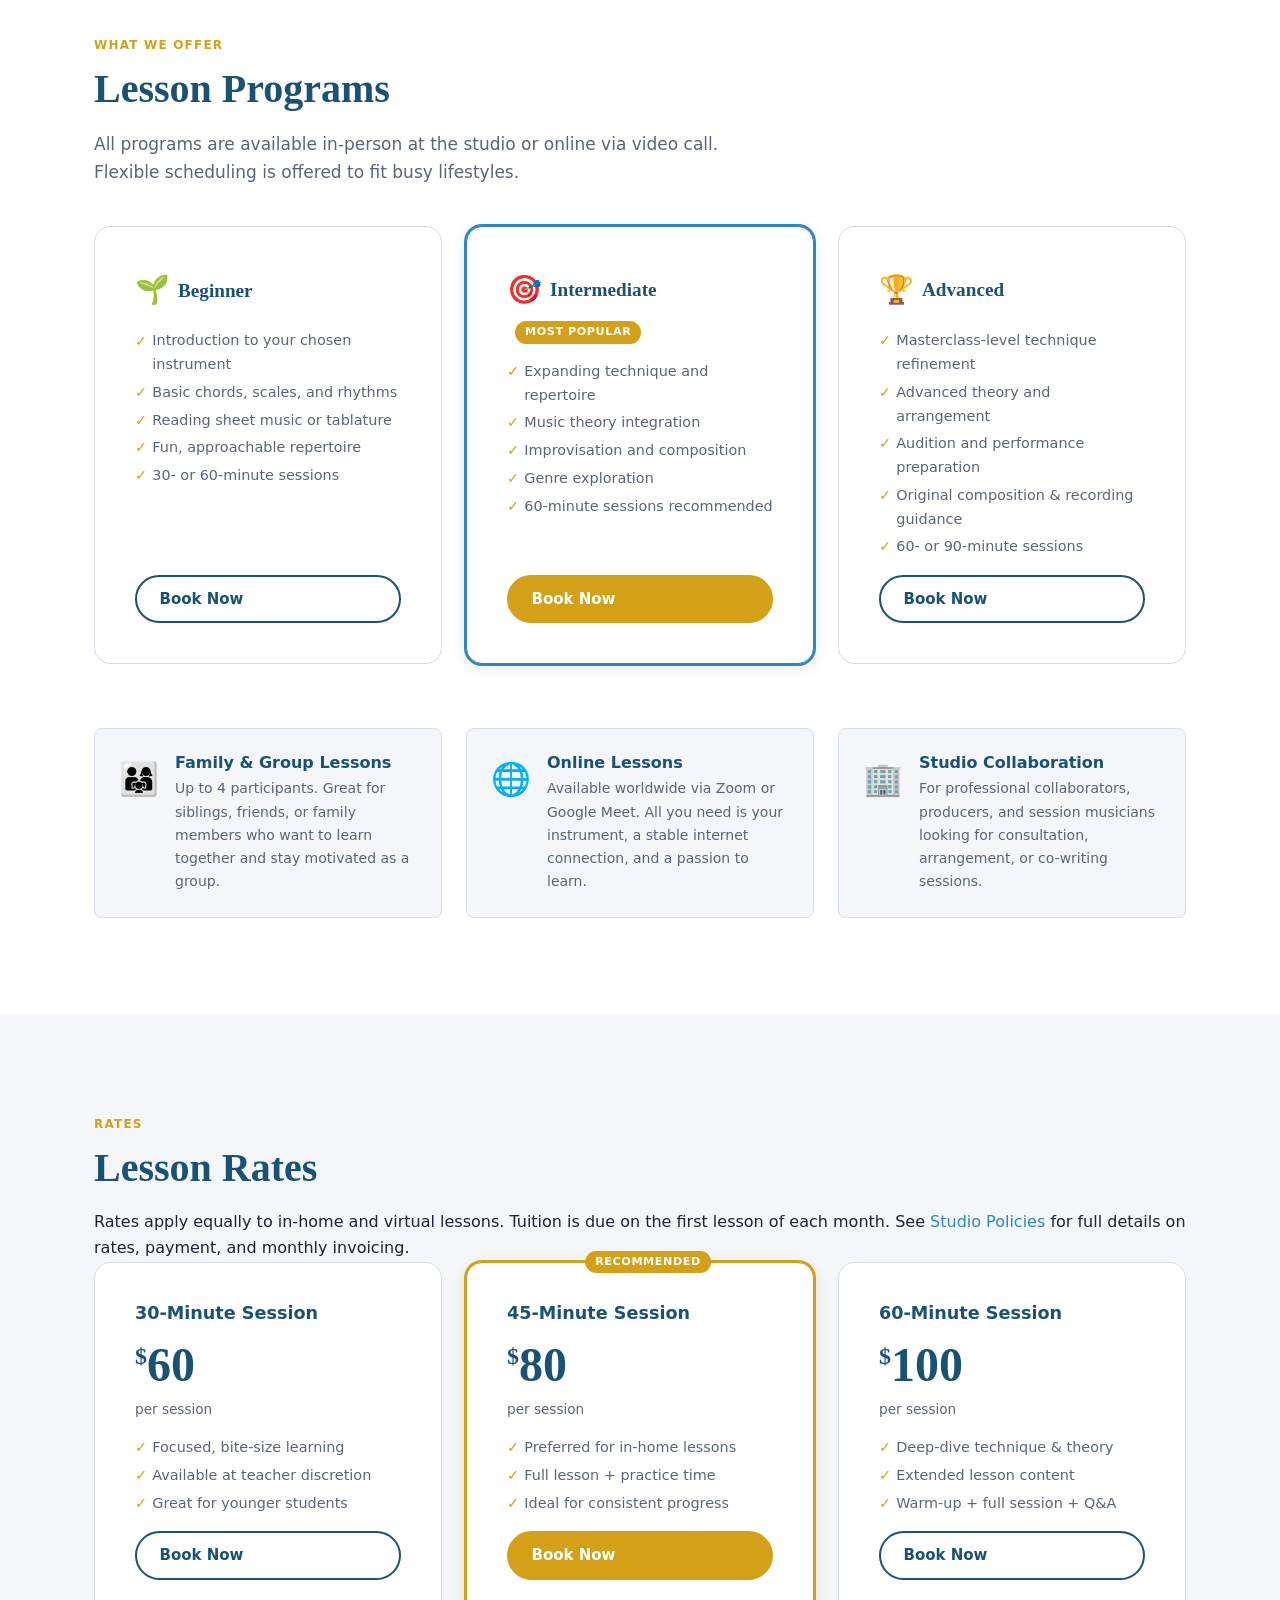
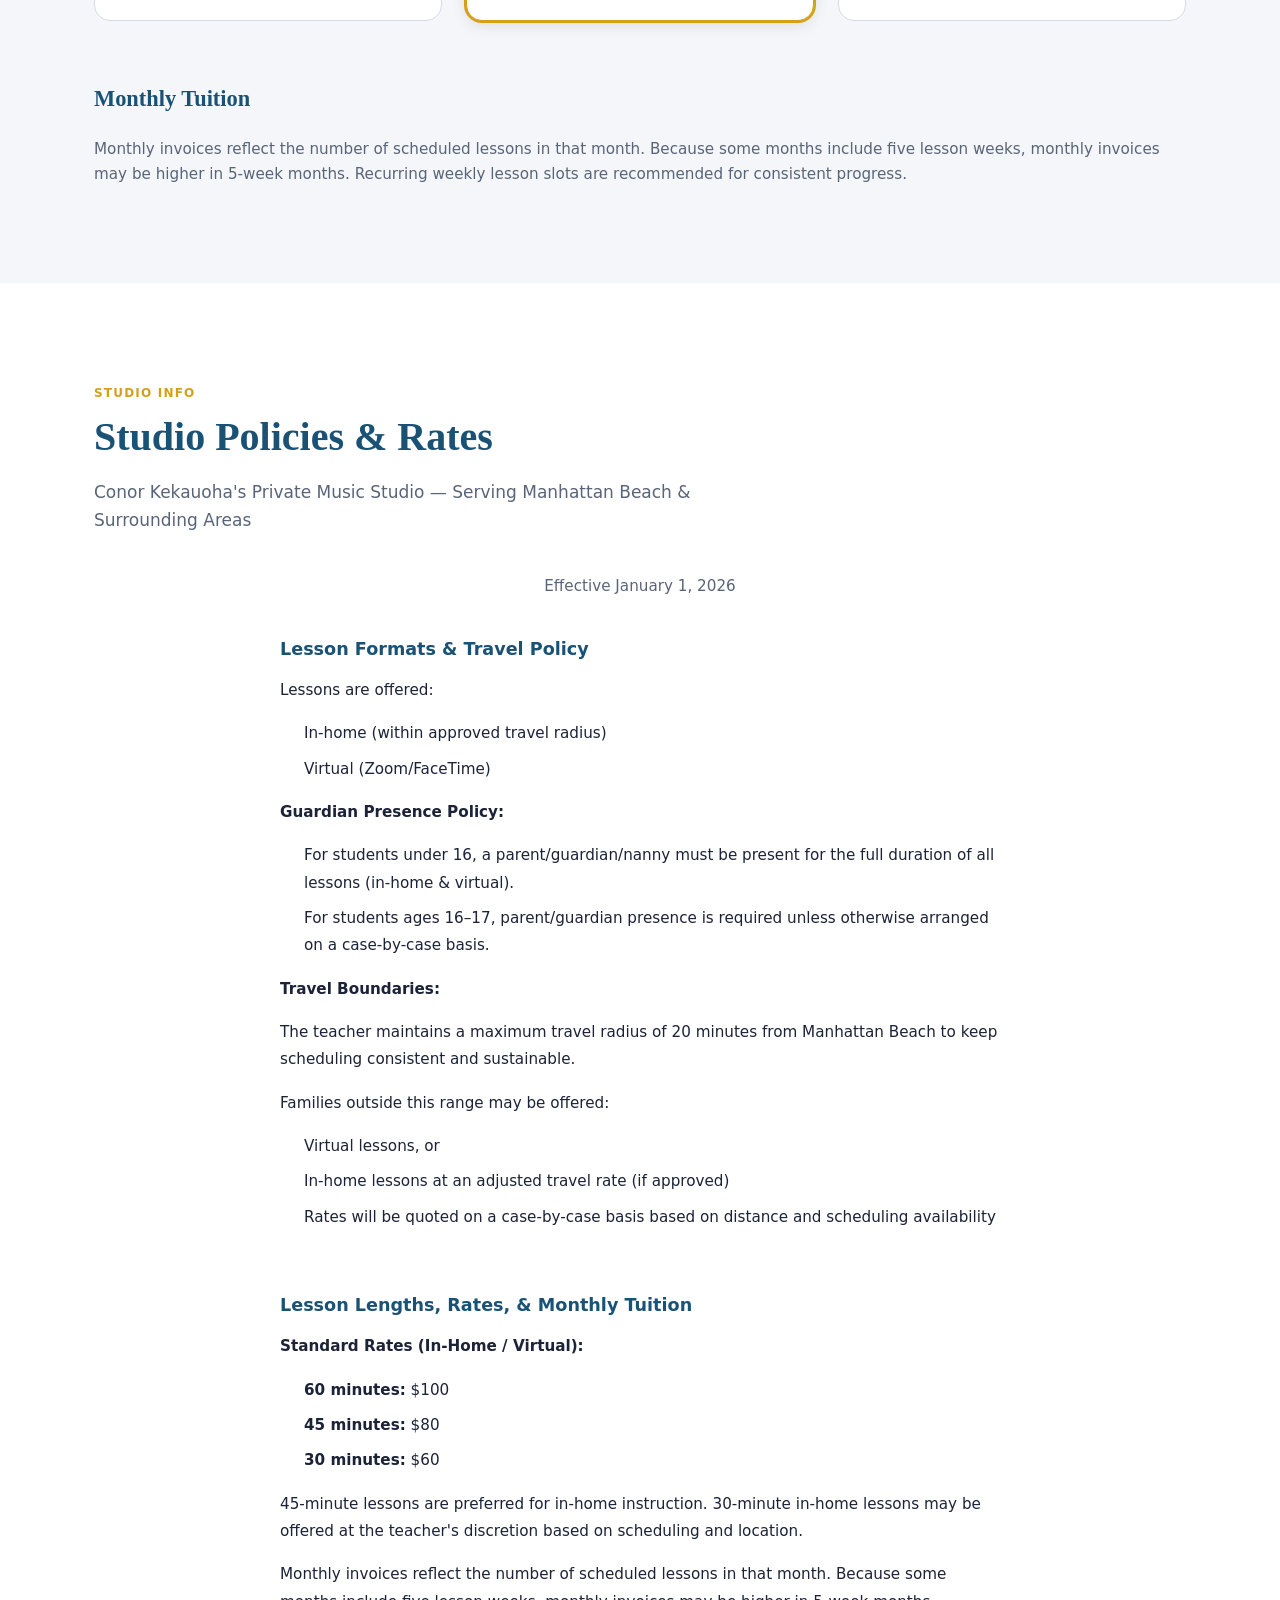
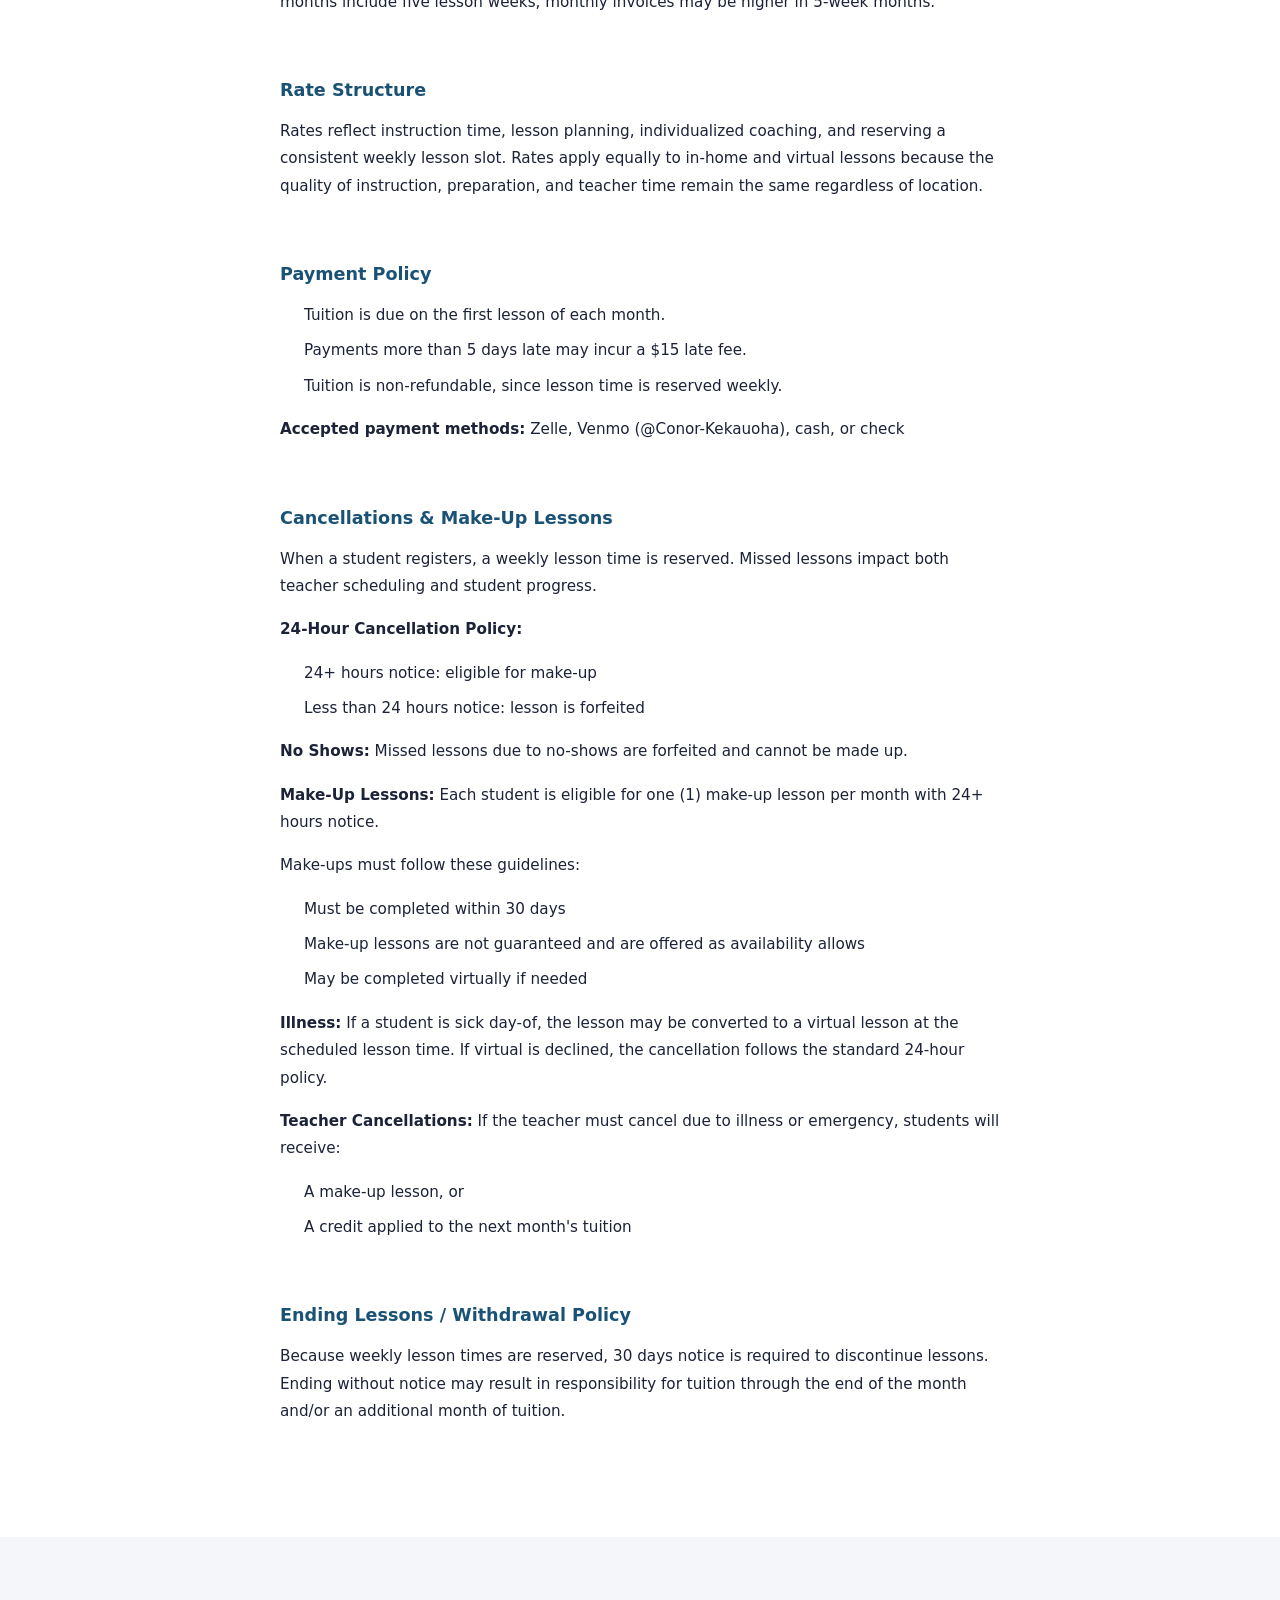
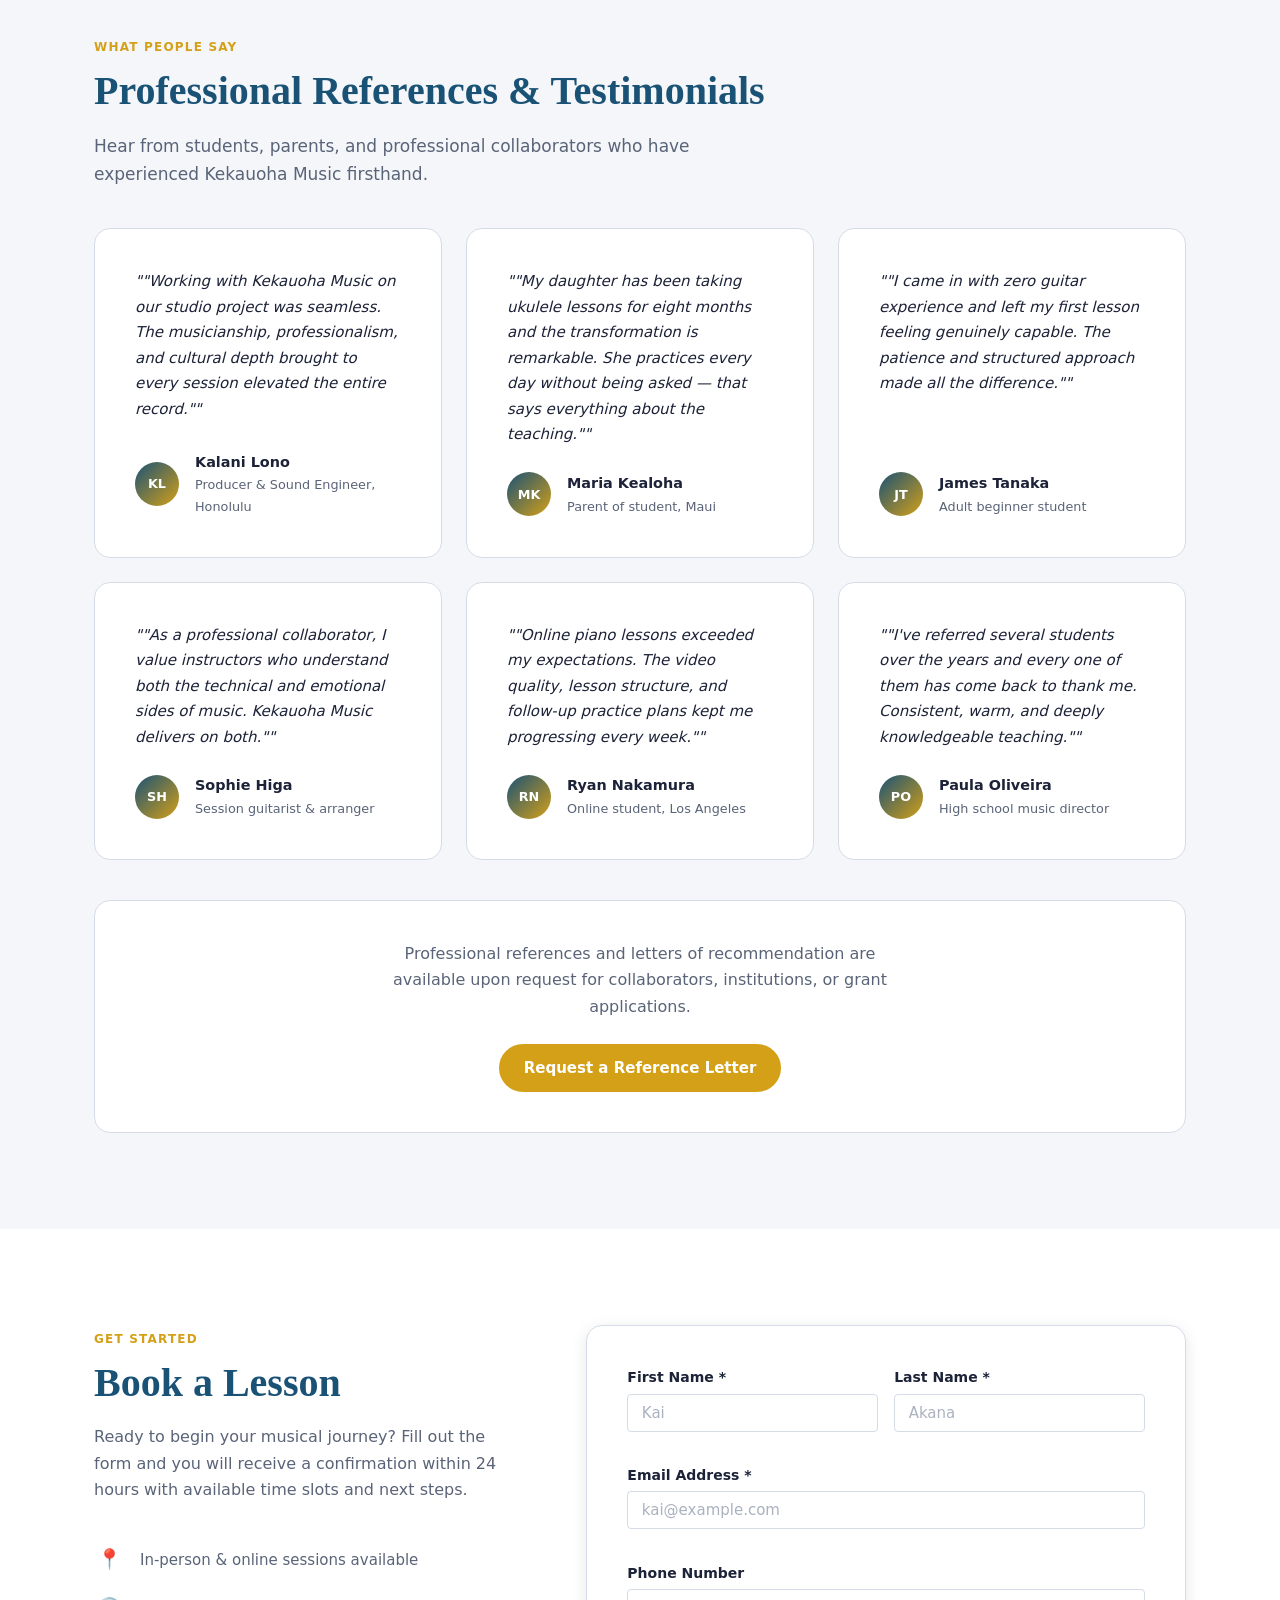
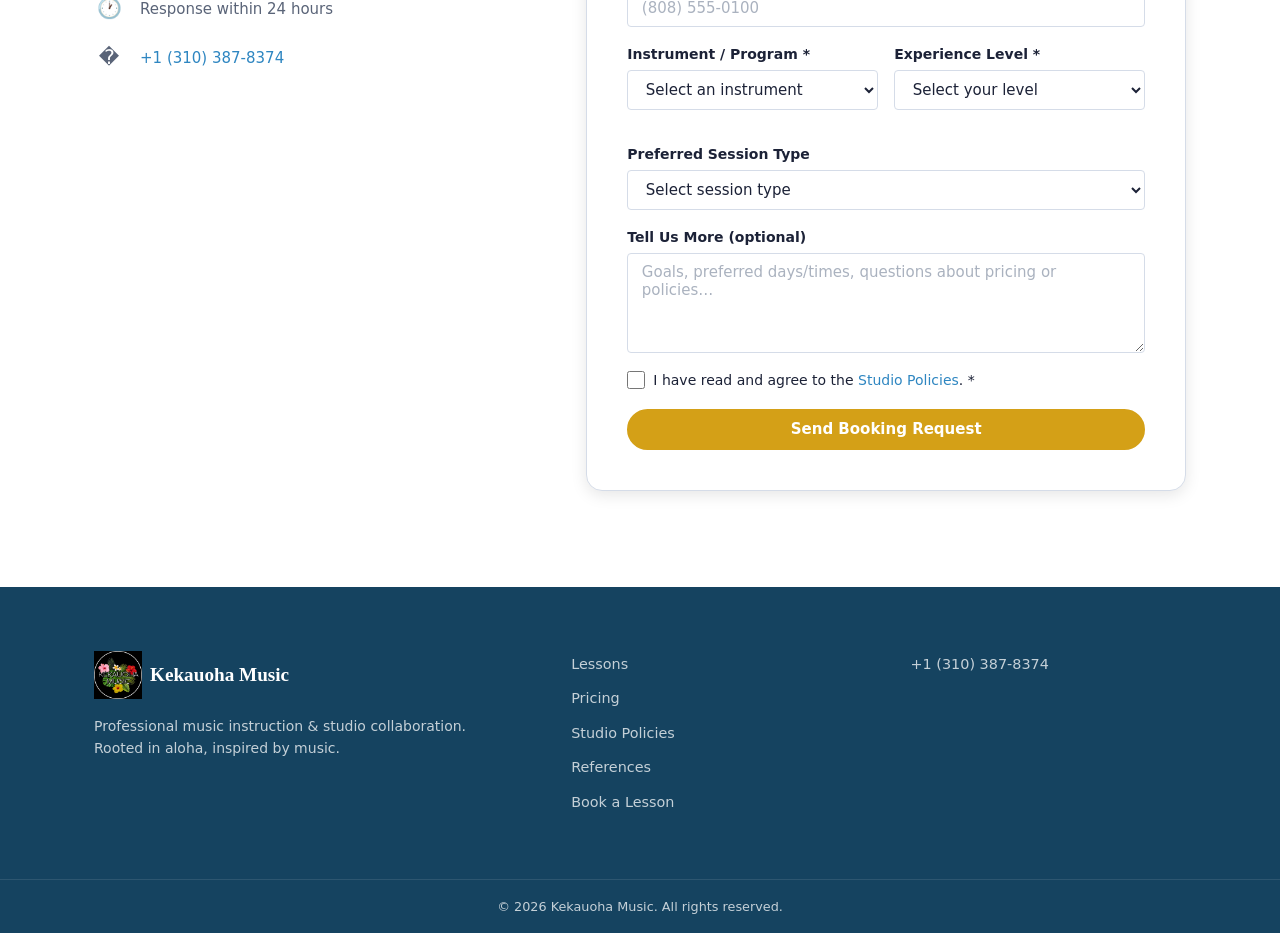
==== commit fb5c7d4b: "Integrate Netlify Identity widget and enhance redirect logic; update Content Security Policy for imp" ====
--- a/index.html
+++ b/index.html
@@ -565,6 +565,18 @@
     </div>
   </footer>
 
+  <script src="https://identity.netlify.com/v1/netlify-identity-widget.js"></script>
   <script src="js/main.js"></script>
+  <script>
+    if (window.netlifyIdentity) {
+      window.netlifyIdentity.on("init", function(user) {
+        if (!user && window.location.hash) {
+          window.netlifyIdentity.init({
+            APIUrl: 'https://kekauoha-music.netlify.app/.netlify/identity'
+          });
+        }
+      });
+    }
+  </script>
 </body>
 </html>
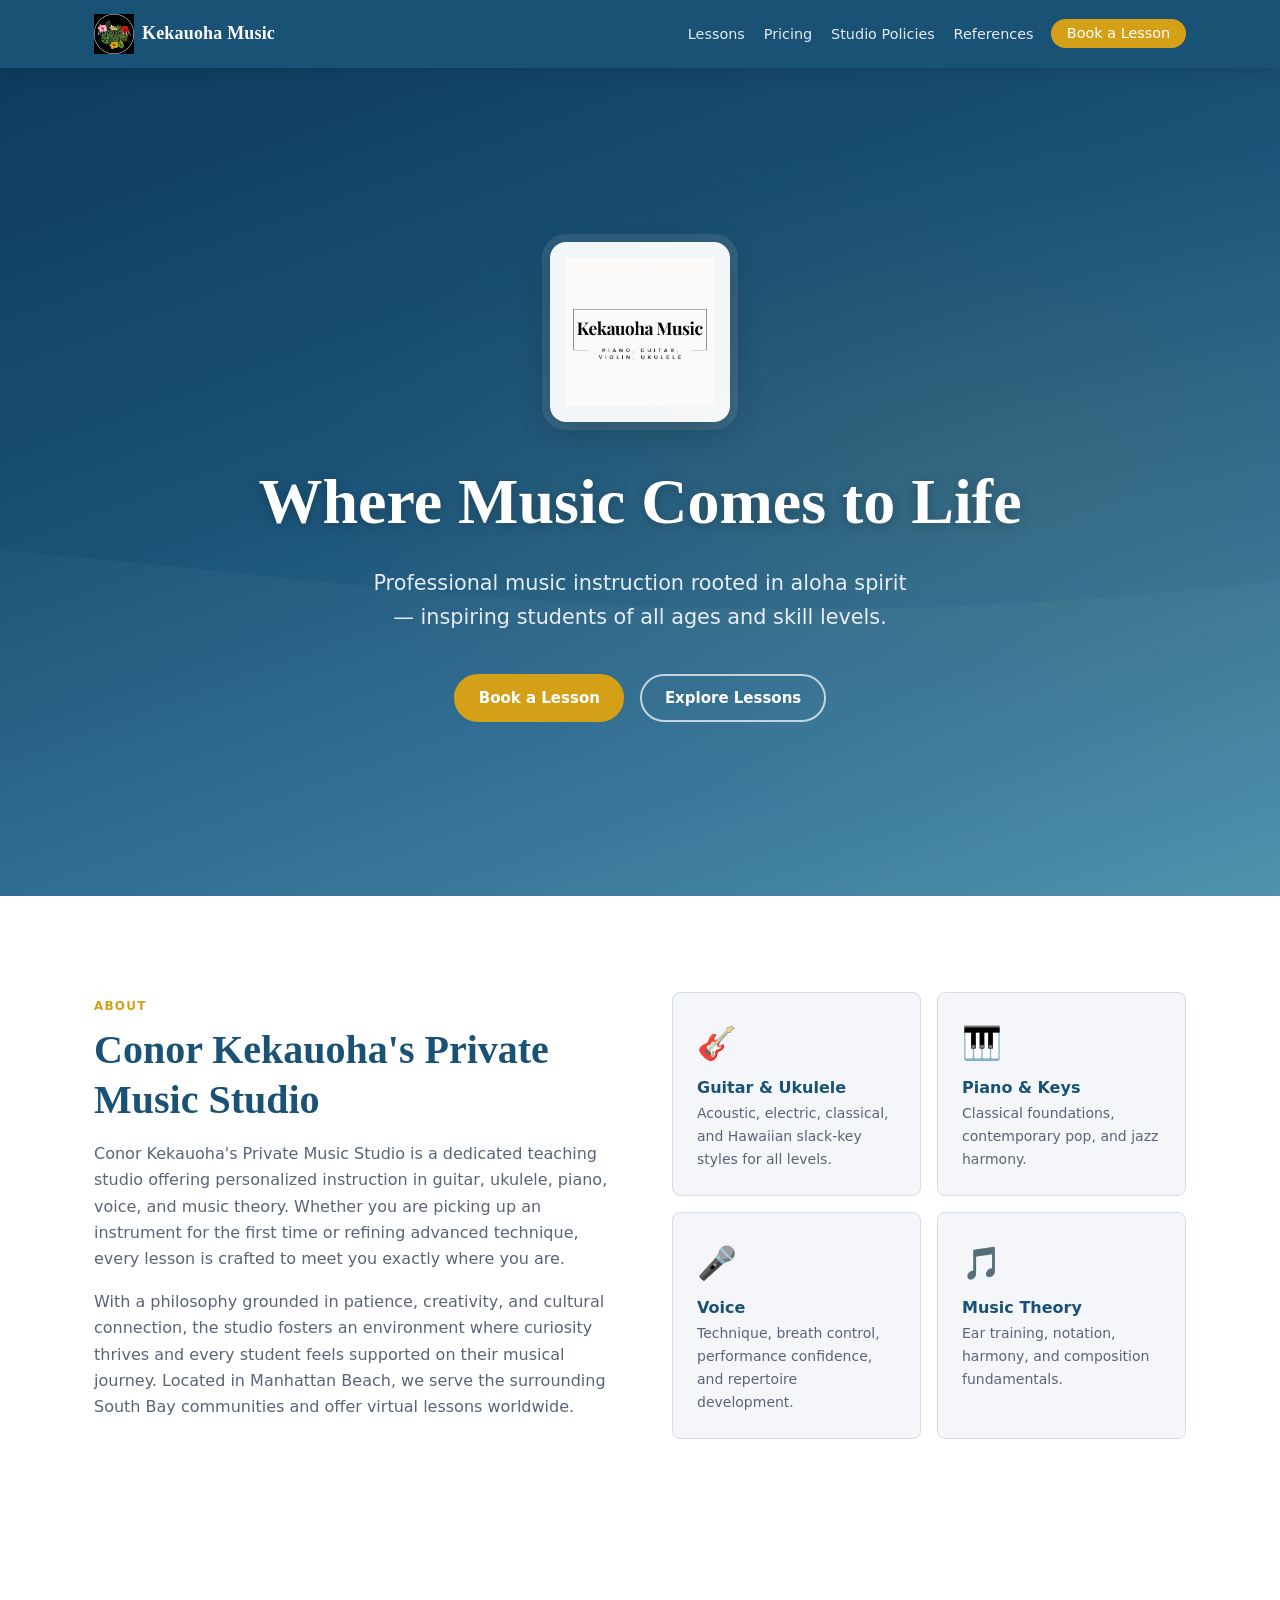
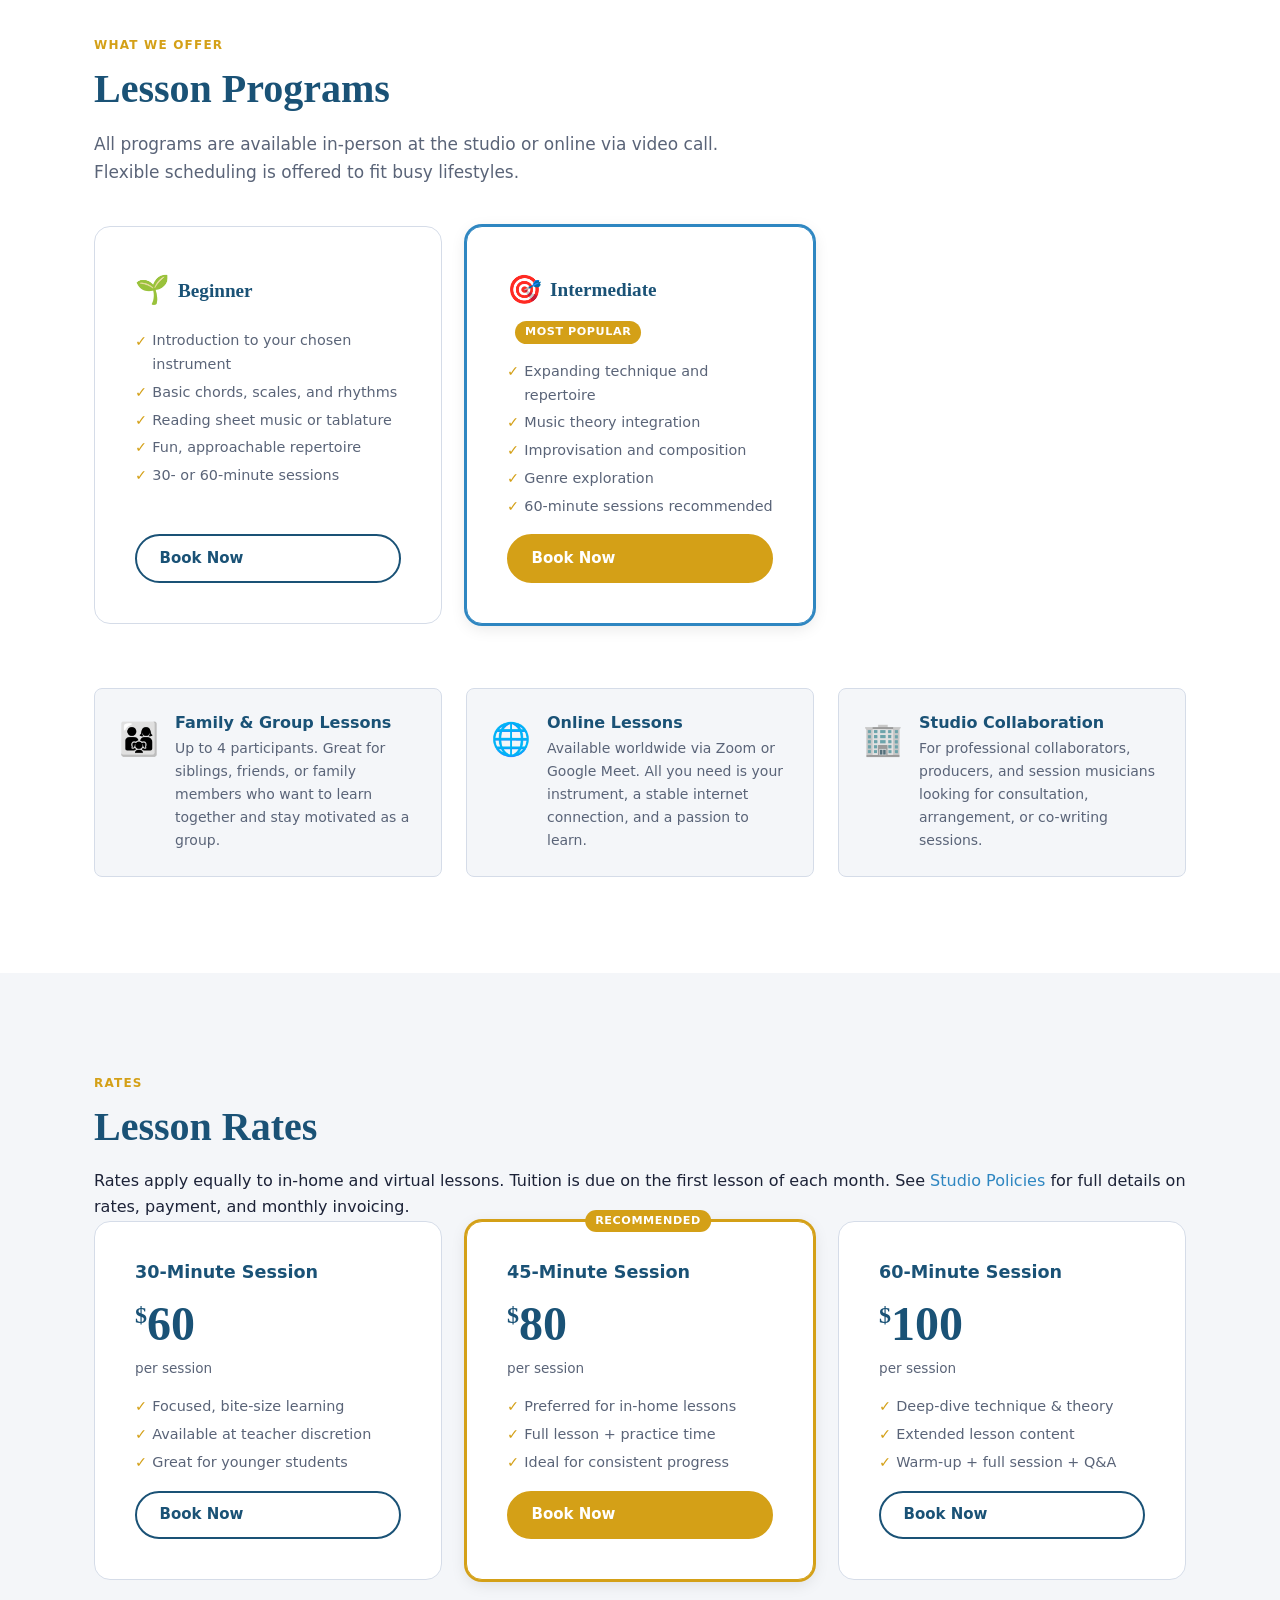
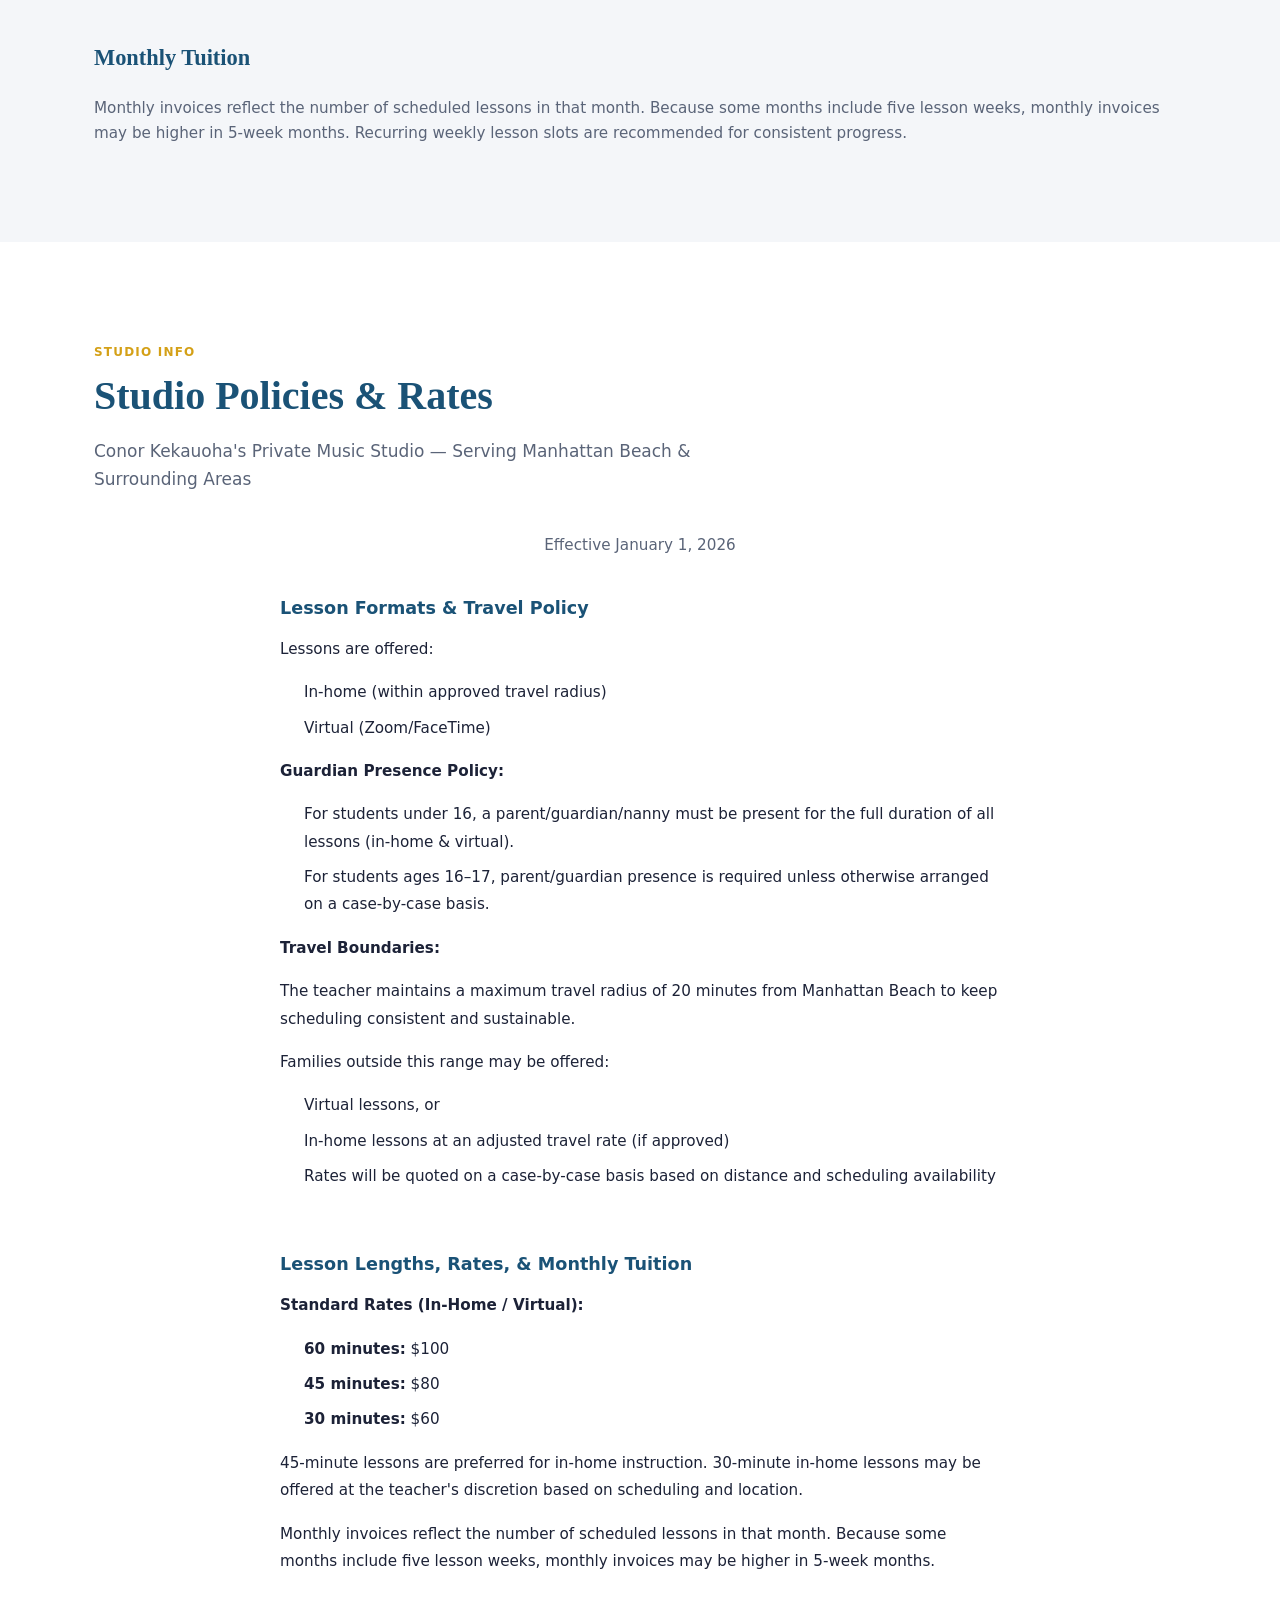
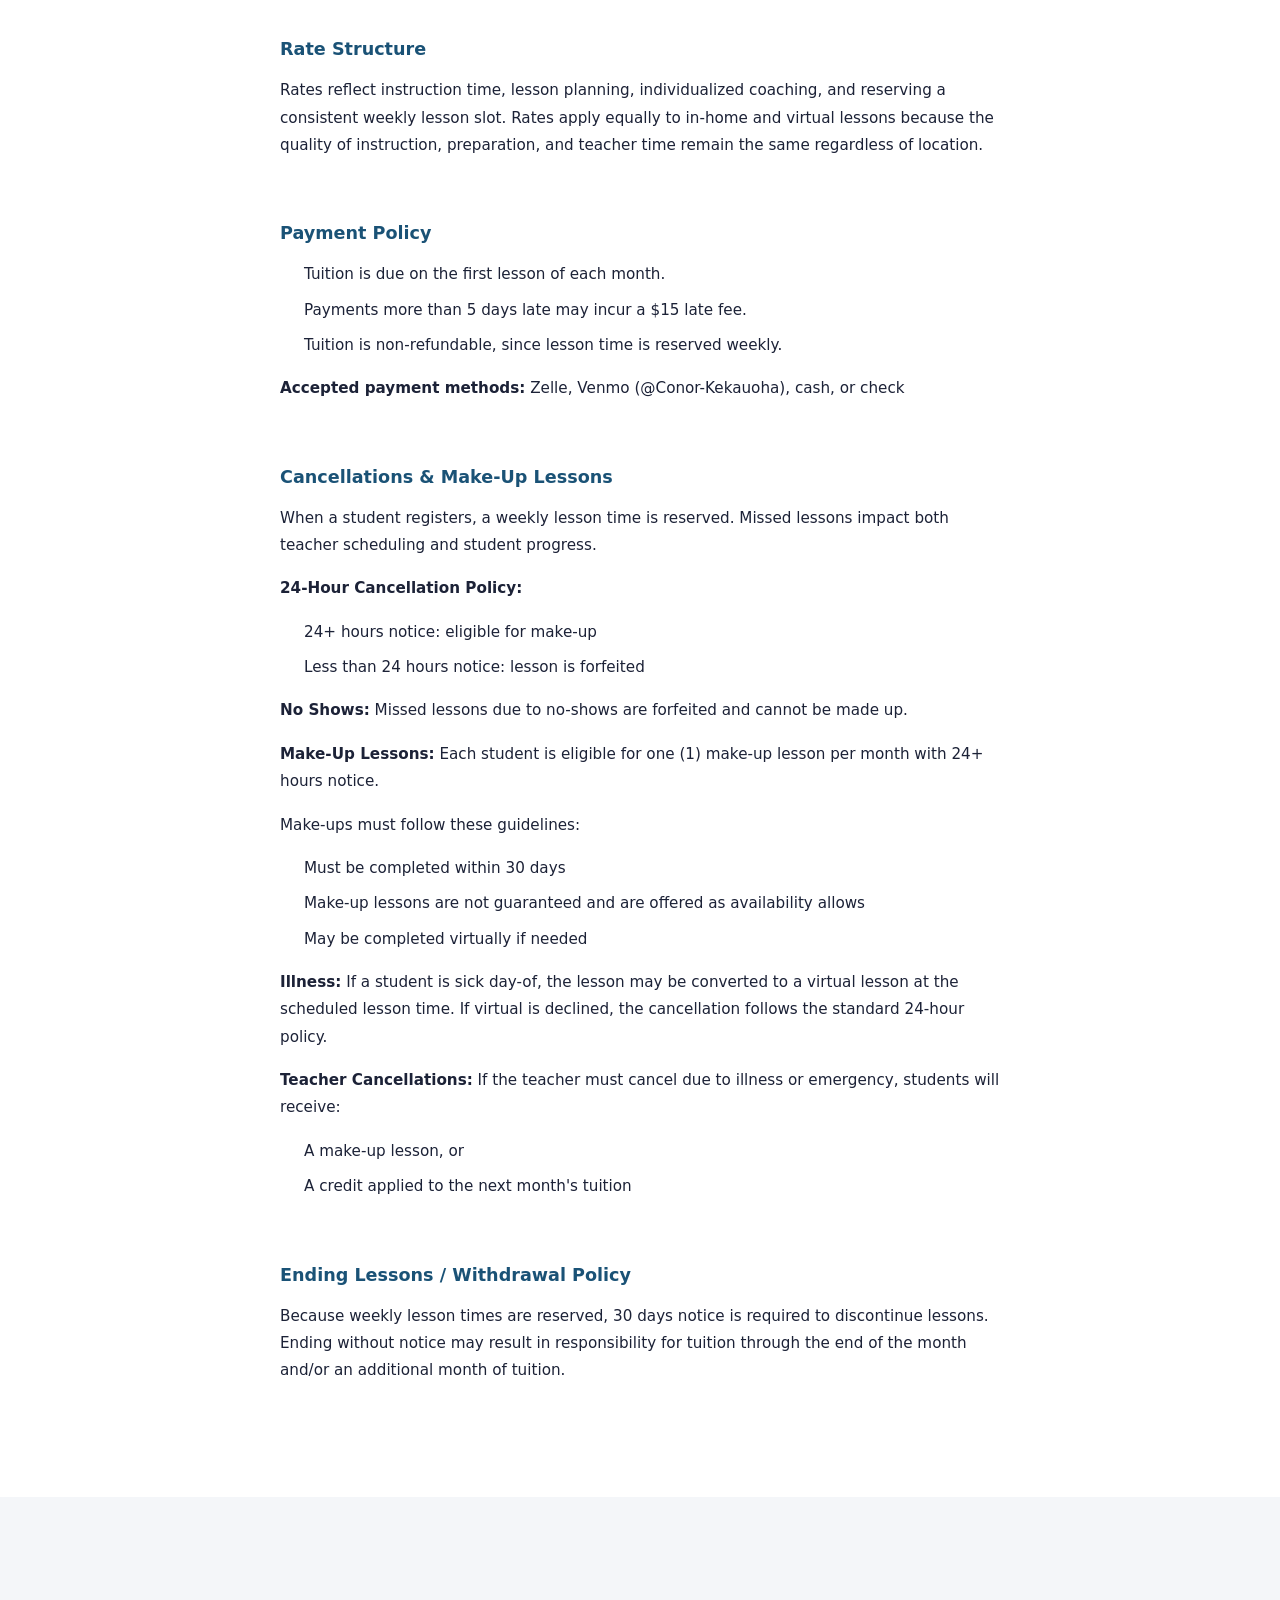
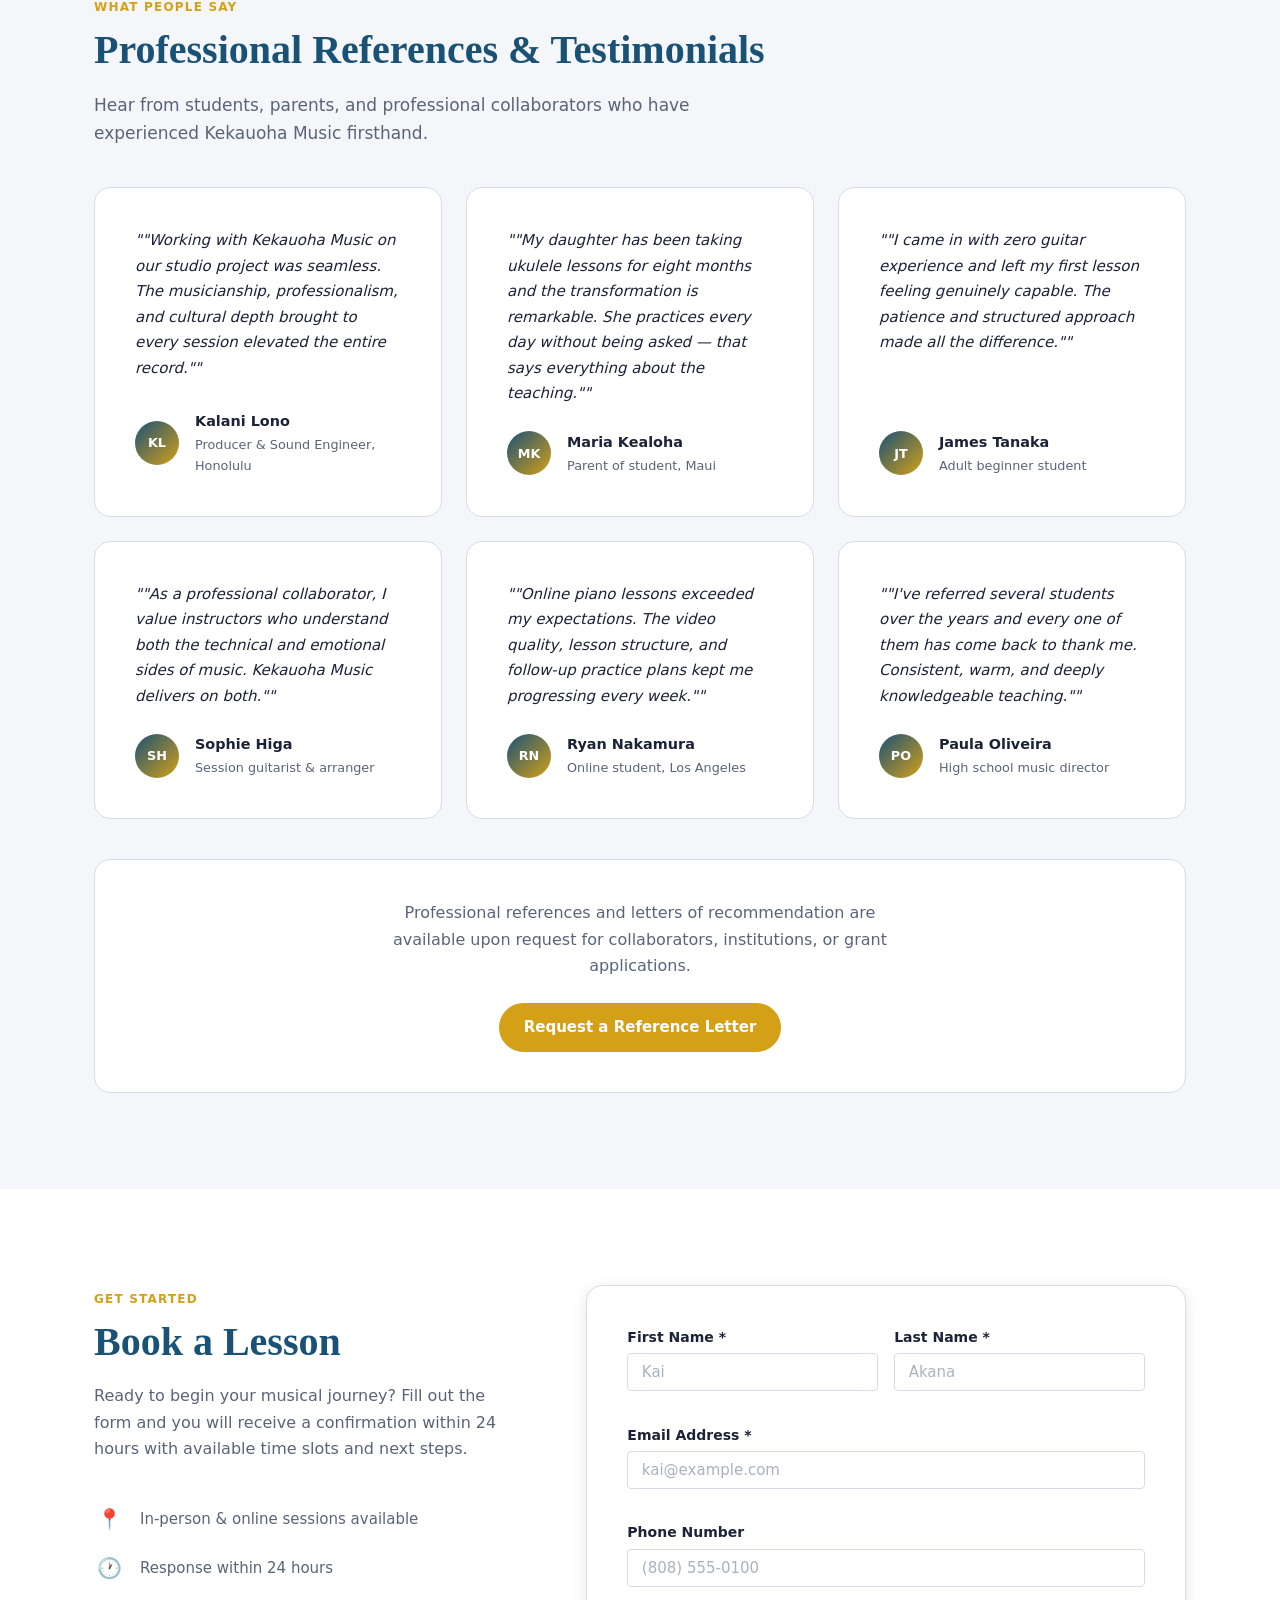
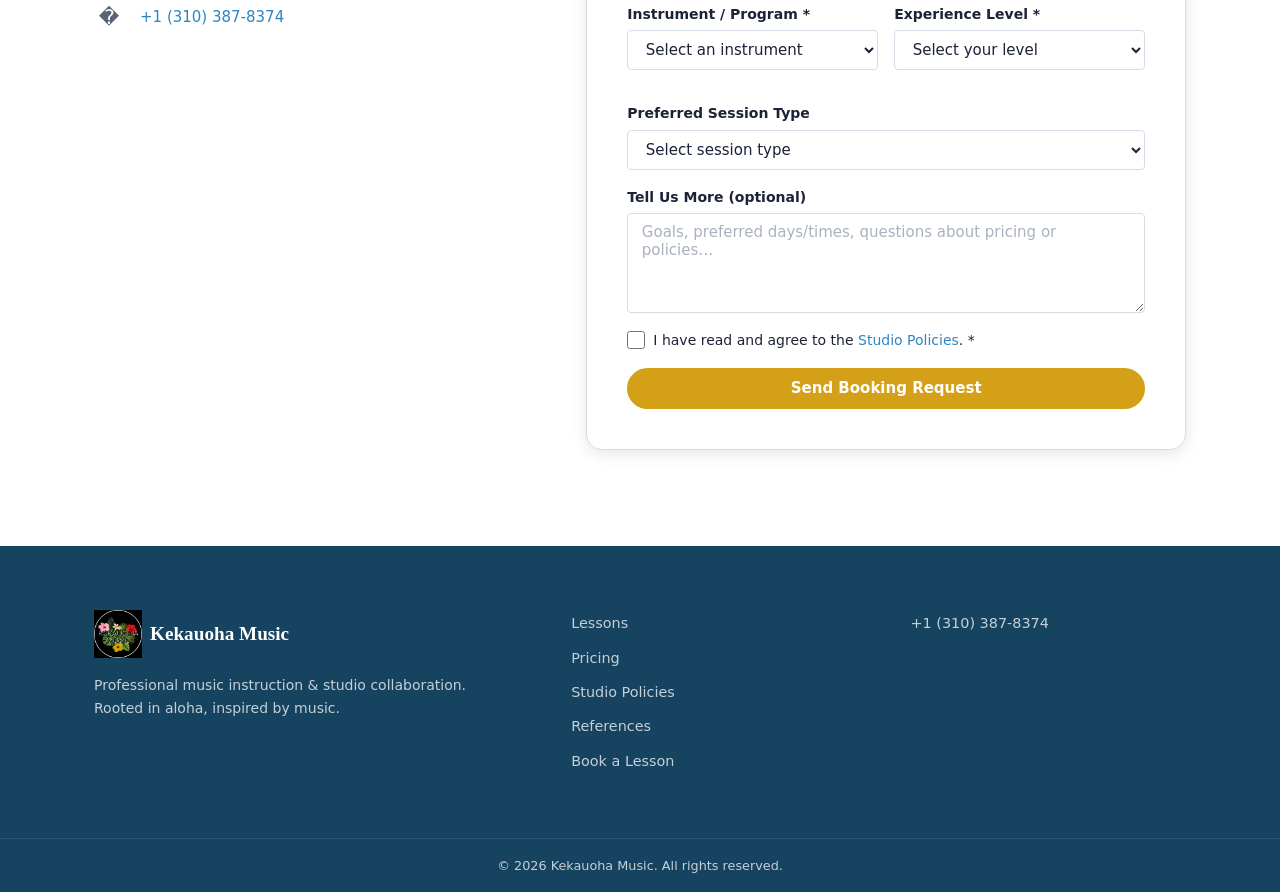
==== commit 82494aaa: "Remove advanced lesson card details and specify "Piano Only" for advanced level selection" ====
--- a/index.html
+++ b/index.html
@@ -152,20 +152,6 @@
             </ul>
             <a href="#booking" class="btn btn-primary">Book Now</a>
           </div>
-          <div class="lesson-card">
-            <div class="lesson-card-header">
-              <span class="lesson-icon">🏆</span>
-              <h3>Advanced</h3>
-            </div>
-            <ul class="lesson-features">
-              <li>Masterclass-level technique refinement</li>
-              <li>Advanced theory and arrangement</li>
-              <li>Audition and performance preparation</li>
-              <li>Original composition &amp; recording guidance</li>
-              <li>60- or 90-minute sessions</li>
-            </ul>
-            <a href="#booking" class="btn btn-outline">Book Now</a>
-          </div>
         </div>
 
         <div class="lessons-extras">
@@ -484,7 +470,7 @@
                 <option value="" disabled selected>Select your level</option>
                 <option value="beginner">Beginner — just starting out</option>
                 <option value="intermediate">Intermediate — some experience</option>
-                <option value="advanced">Advanced — seeking refinement</option>
+                <option value="advanced">Advanced — seeking refinement (Piano Only)</option>
               </select>
               <span class="field-error" id="levelError" role="alert"></span>
             </div>
@@ -565,18 +551,23 @@
     </div>
   </footer>
 
-  <script src="https://identity.netlify.com/v1/netlify-identity-widget.js"></script>
-  <script src="js/main.js"></script>
   <script>
-    if (window.netlifyIdentity) {
-      window.netlifyIdentity.on("init", function(user) {
-        if (!user && window.location.hash) {
-          window.netlifyIdentity.init({
-            APIUrl: 'https://kekauoha-music.netlify.app/.netlify/identity'
-          });
-        }
-      });
+    // Handle Netlify Identity confirmation tokens
+    if (window.location.hash && (window.location.hash.includes('confirmation_token') || 
+        window.location.hash.includes('recovery_token') || window.location.hash.includes('invite_token'))) {
+      var script = document.createElement('script');
+      script.src = 'https://identity.netlify.com/v1/netlify-identity-widget.js';
+      script.onload = function() {
+        netlifyIdentity.init({
+          APIUrl: 'https://kekauoha-music.netlify.app/.netlify/identity'
+        });
+        netlifyIdentity.on('login', function() {
+          window.location.href = '/admin/';
+        });
+      };
+      document.head.appendChild(script);
     }
   </script>
+  <script src="js/main.js"></script>
 </body>
 </html>
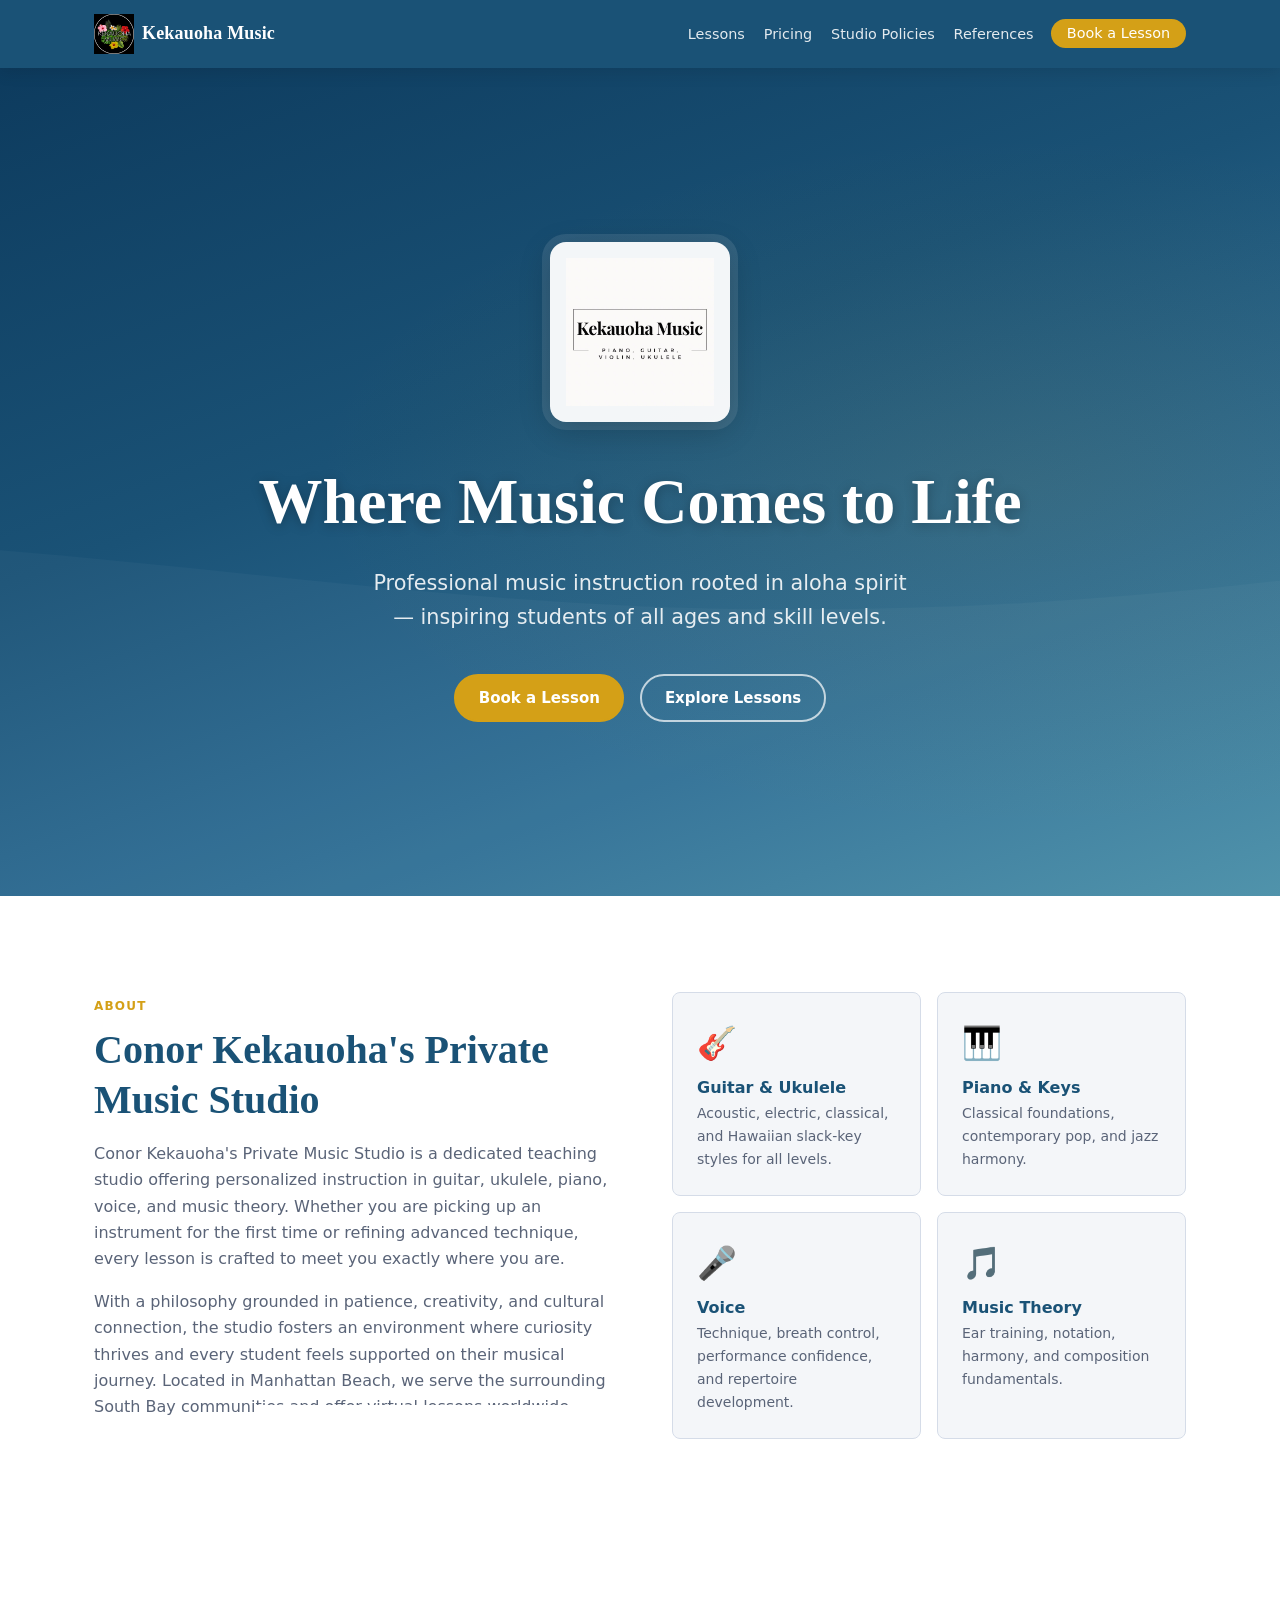
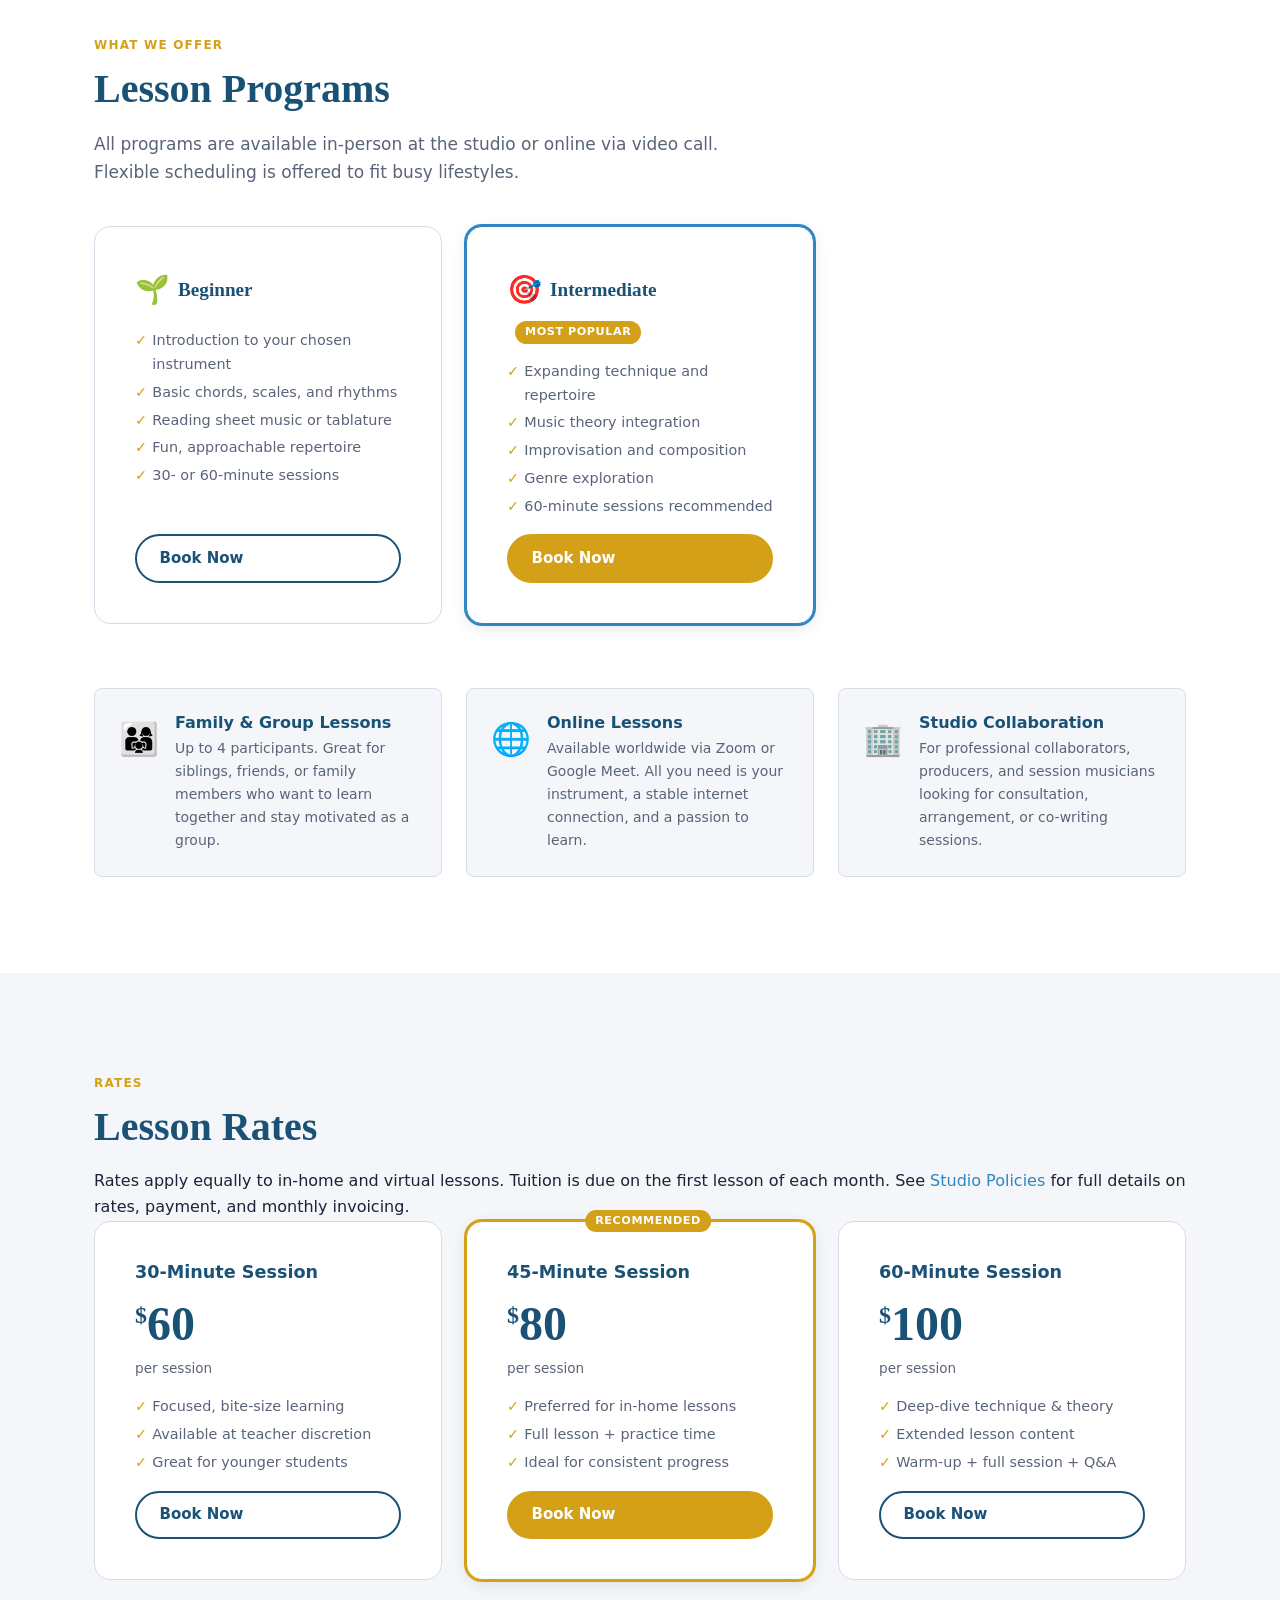
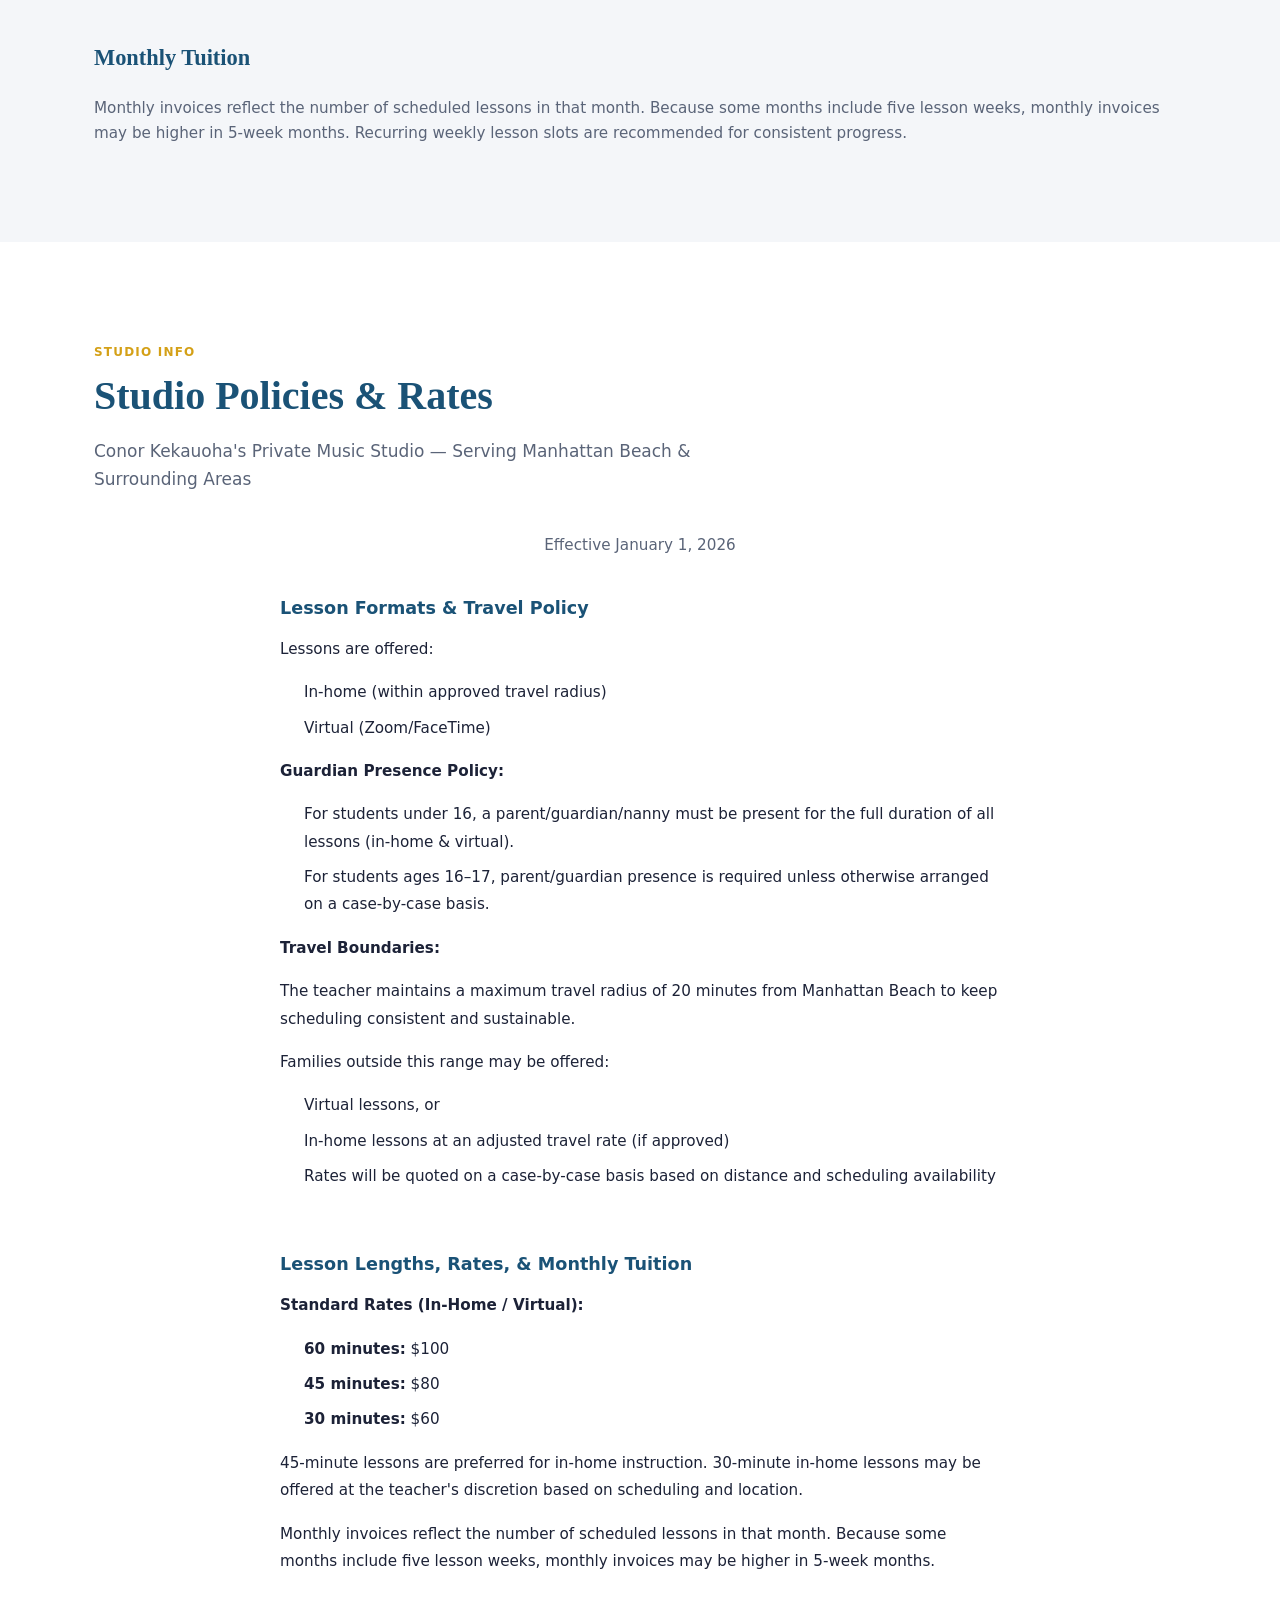
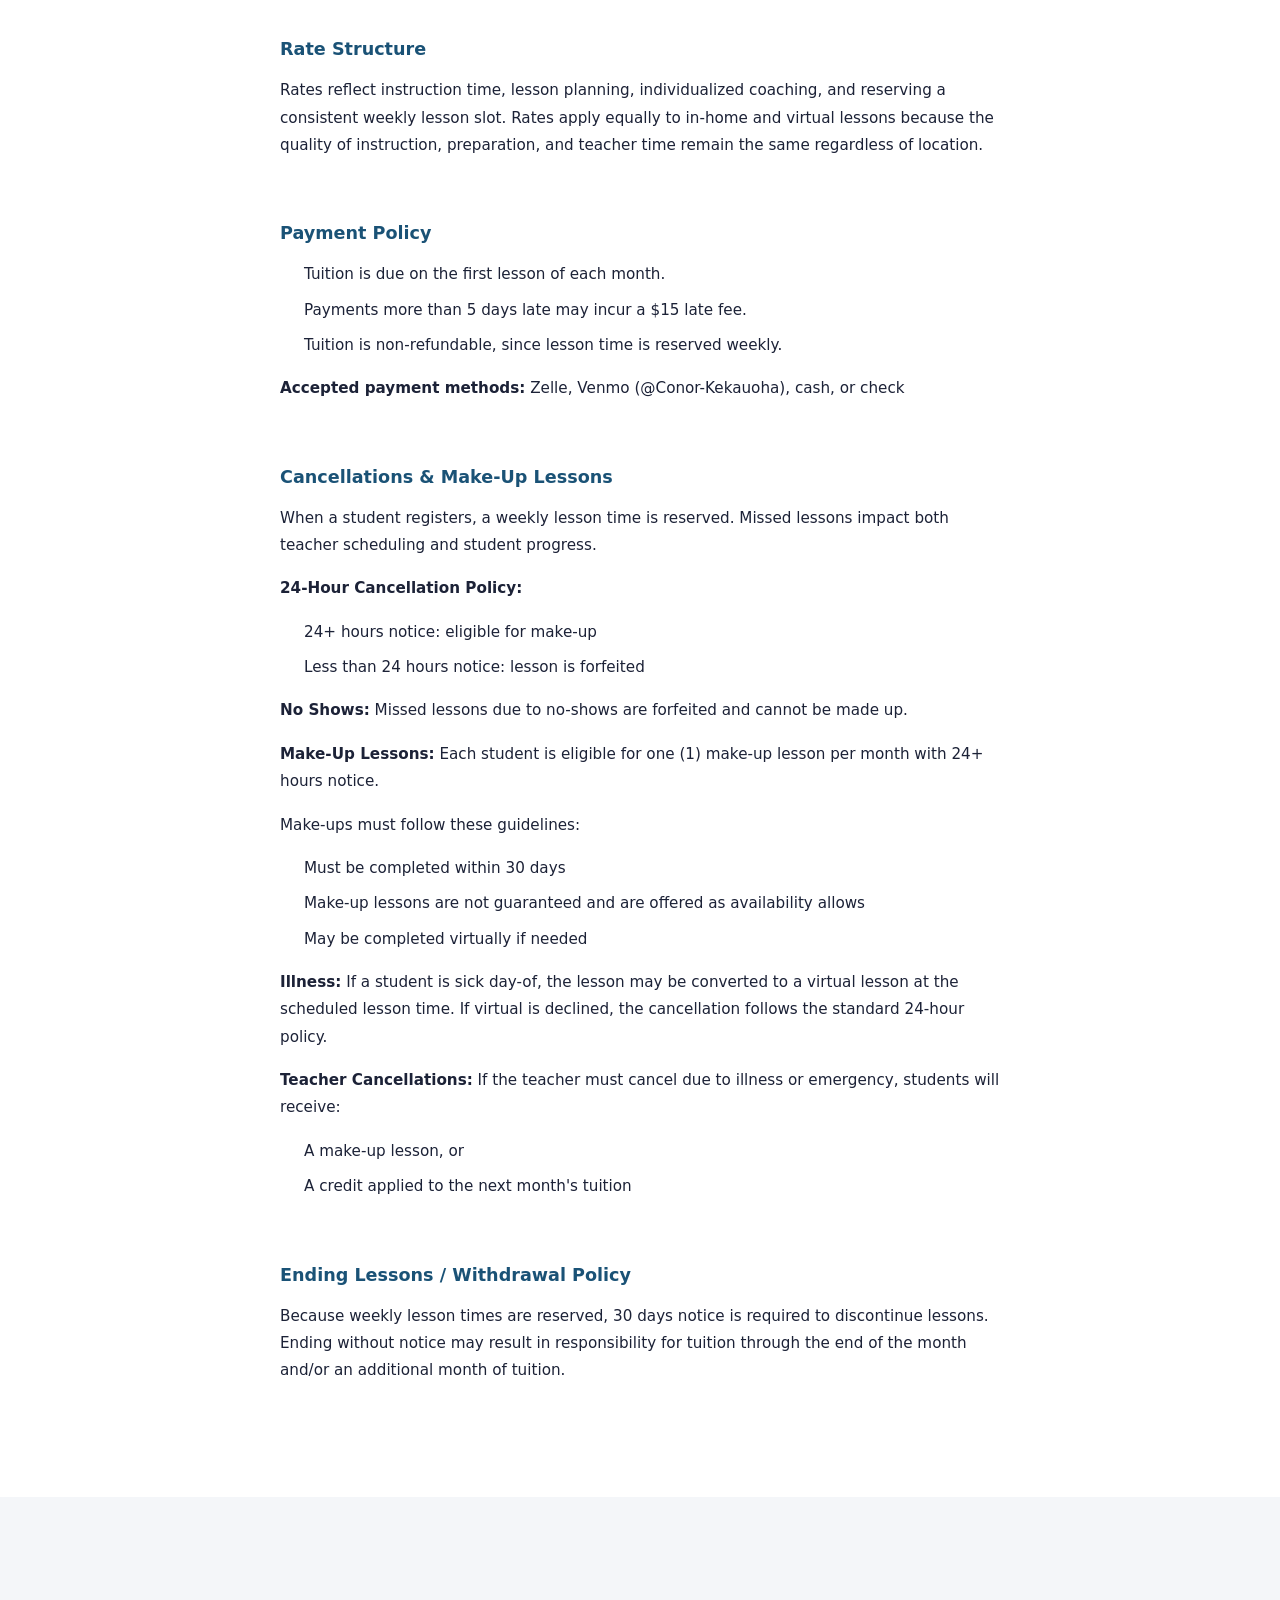
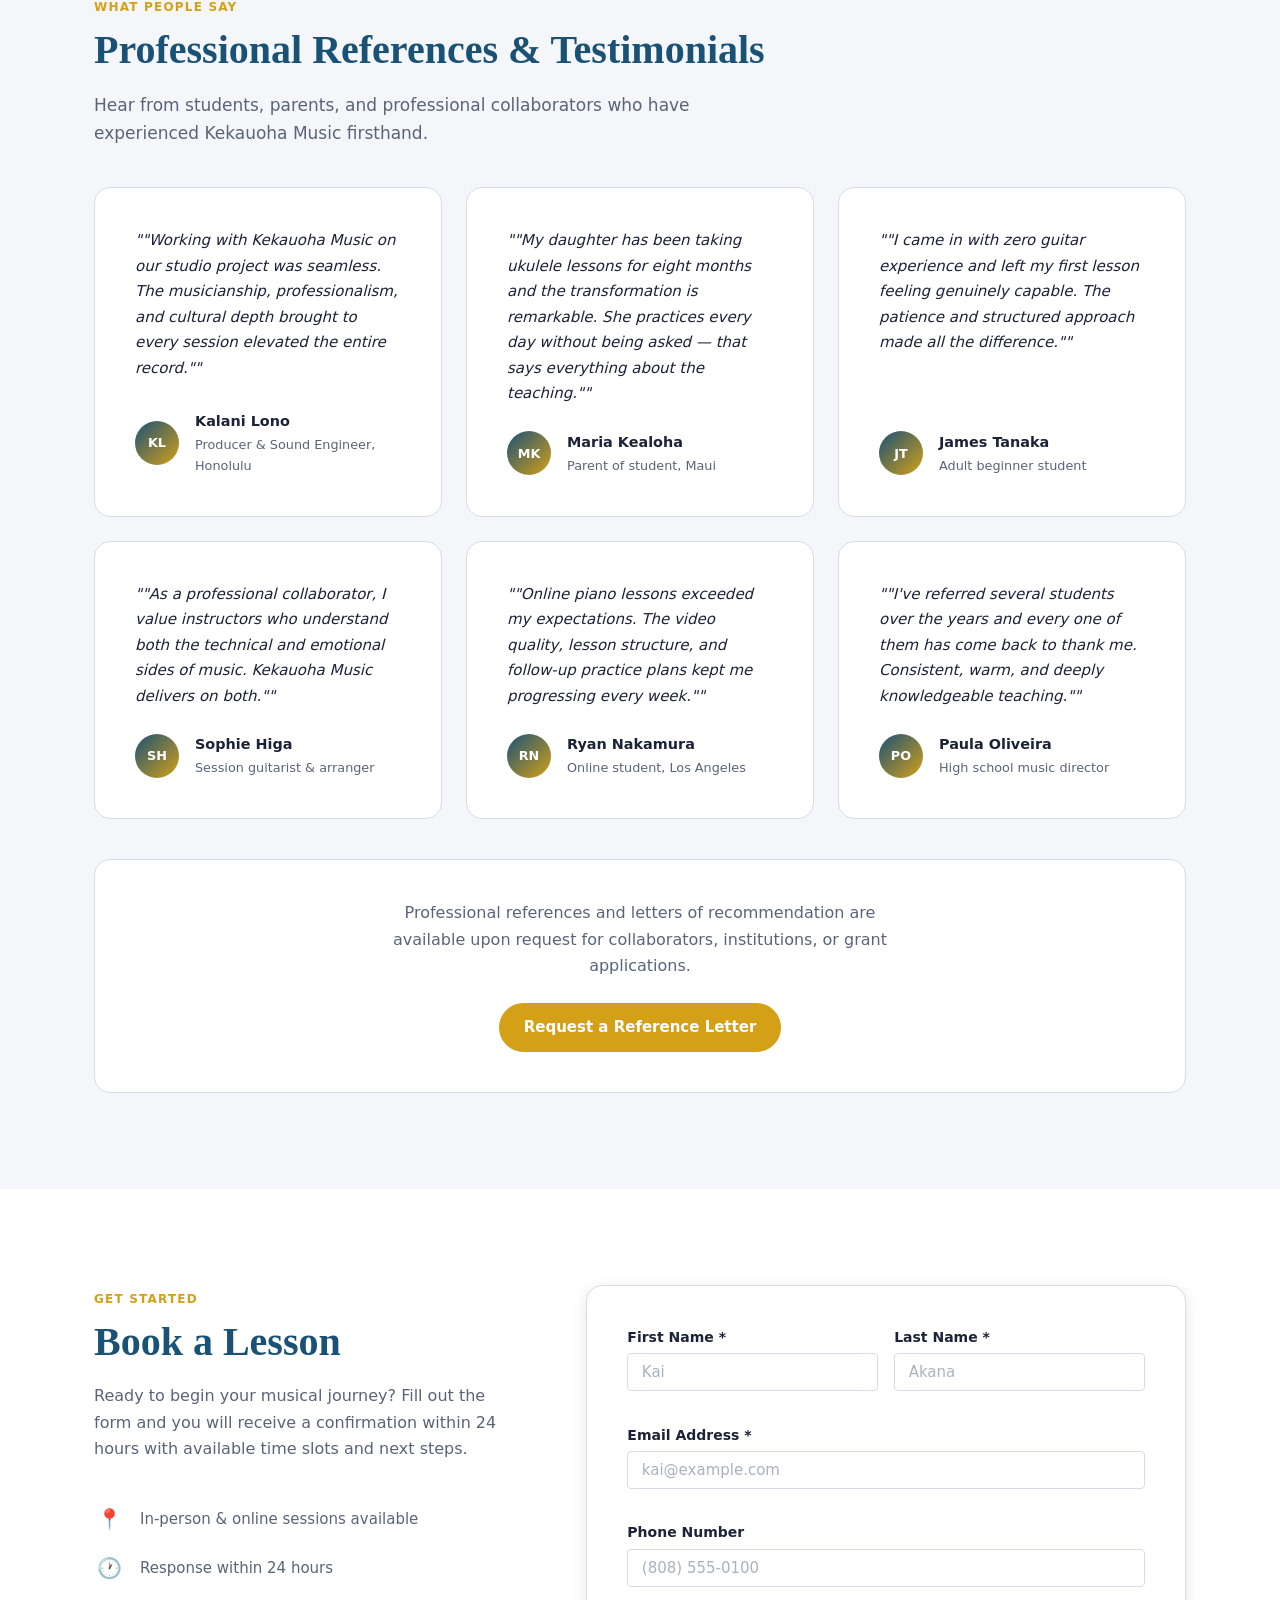
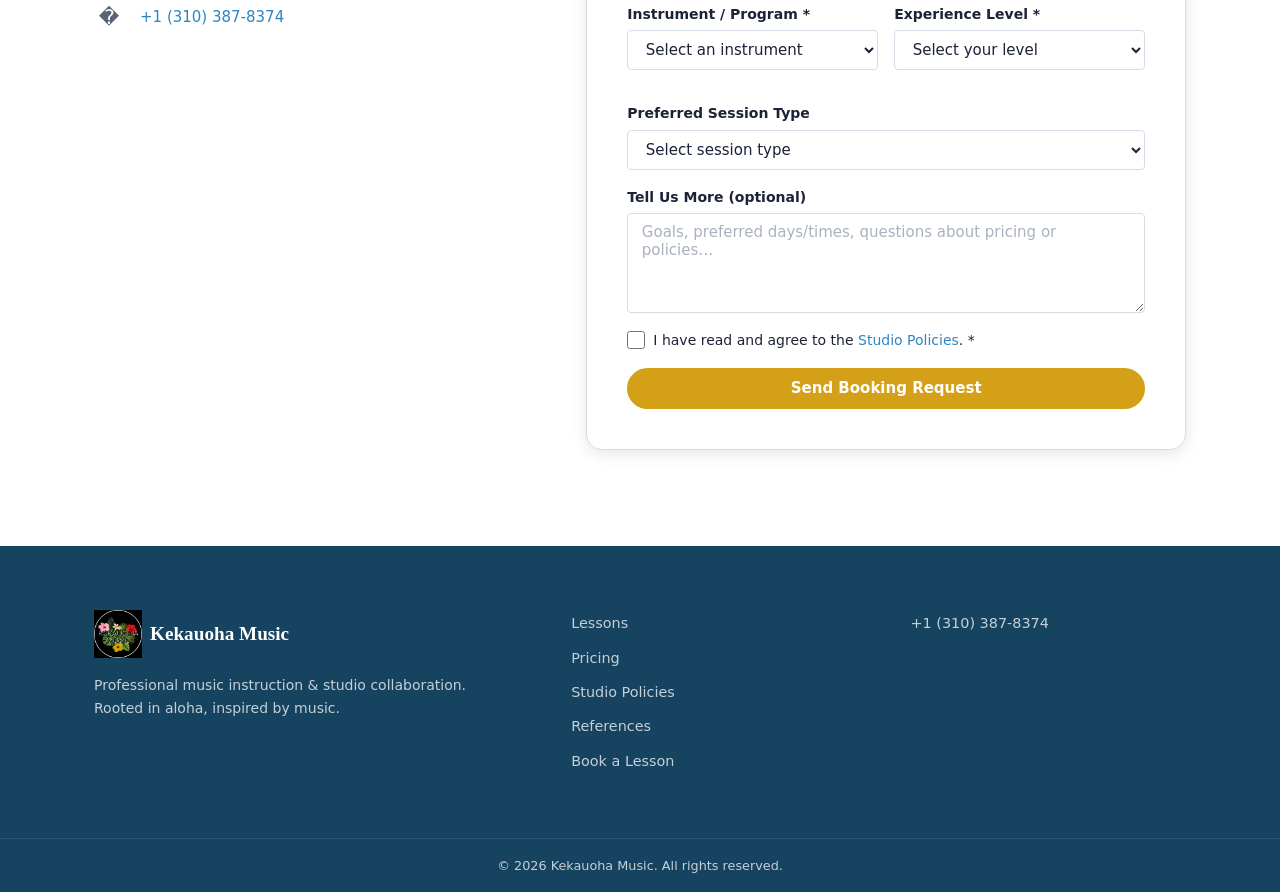
==== commit da879aa2: "Add testimonials management feature with dynamic loading, modal form, and API integration" ====
--- a/index.html
+++ b/index.html
@@ -510,6 +510,17 @@
             Something went wrong. Please try again or call us at +1 (310) 387-8374.
           </div>
         </form>
+
+        <!-- Hidden testimonials form for admin submissions -->
+        <form id="testimonialForm" name="testimonials" method="POST" data-netlify="true" hidden>
+          <input type="hidden" name="form-name" value="testimonials" />
+          <input type="hidden" name="quote" />
+          <input type="hidden" name="author" />
+          <input type="hidden" name="title" />
+          <input type="hidden" name="location" />
+          <input type="hidden" name="avatar" />
+          <input type="hidden" name="published" />
+        </form>
       </div>
     </section>
 
